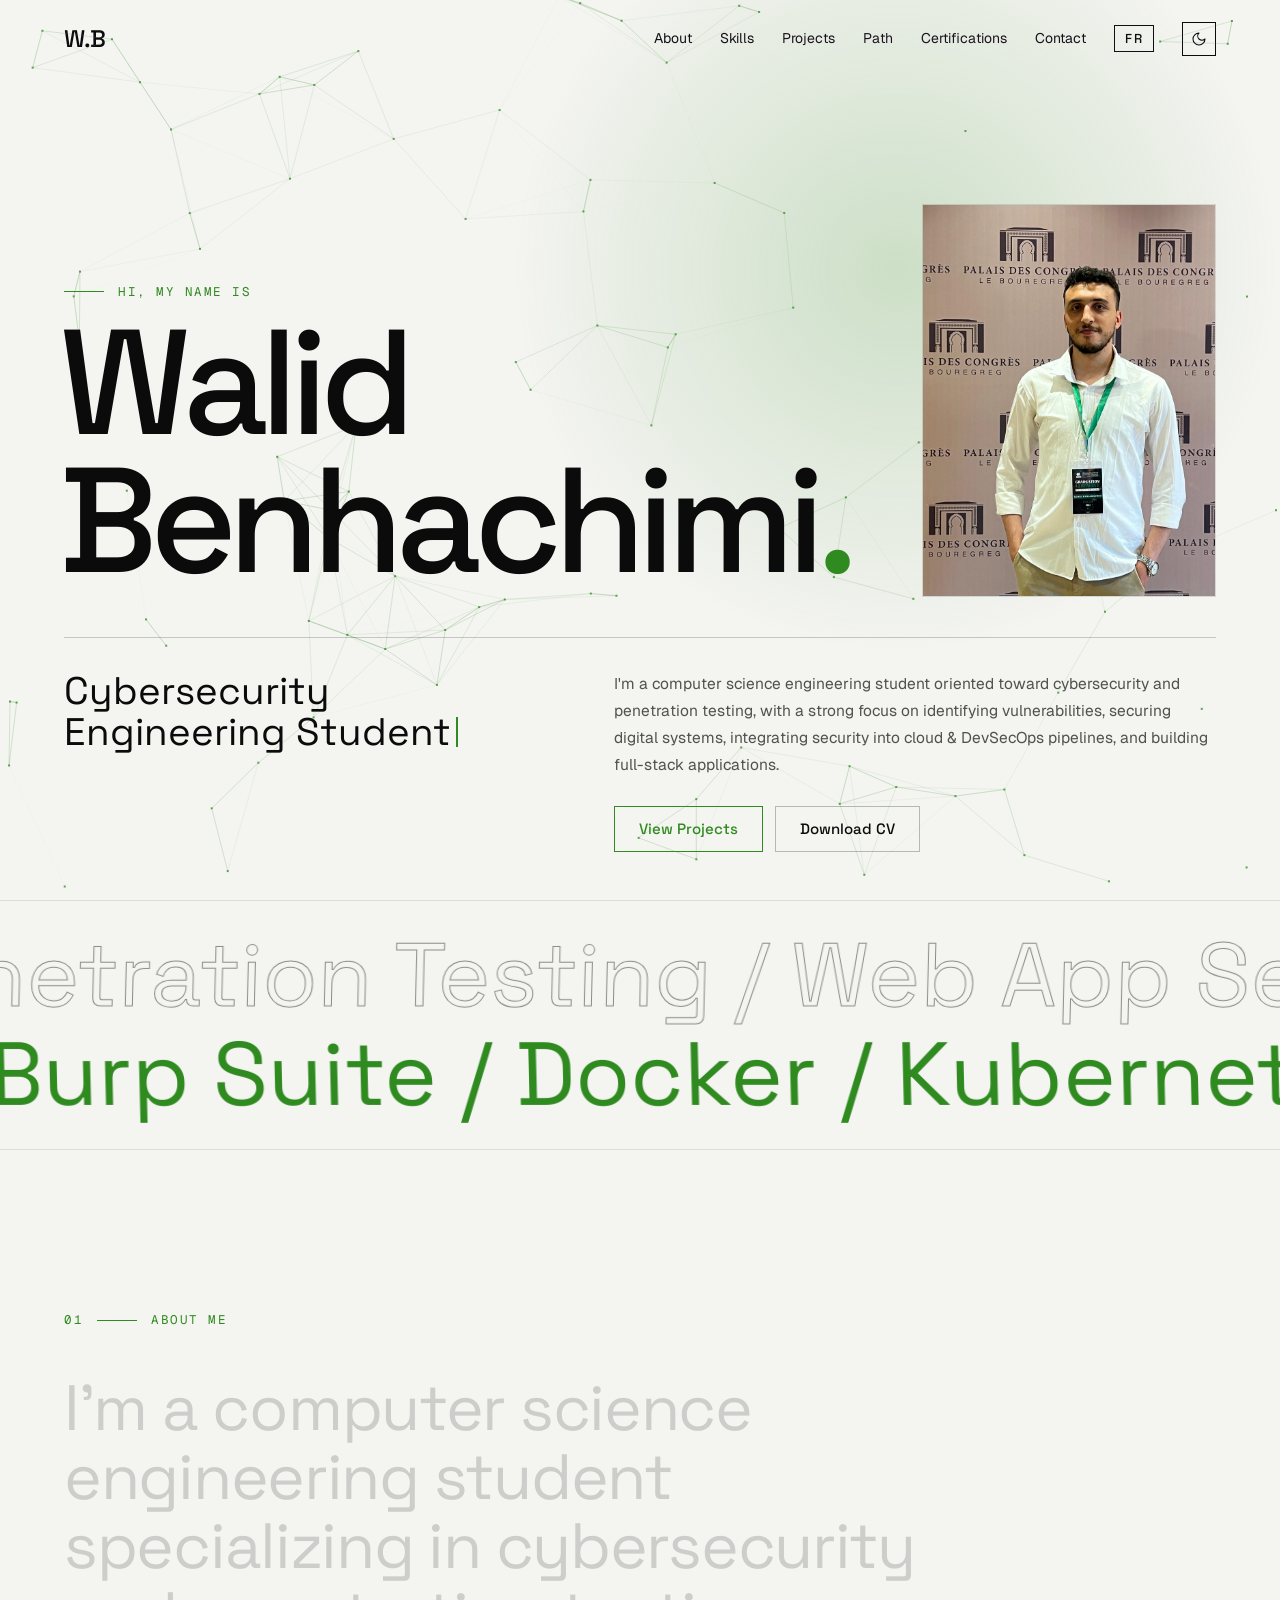
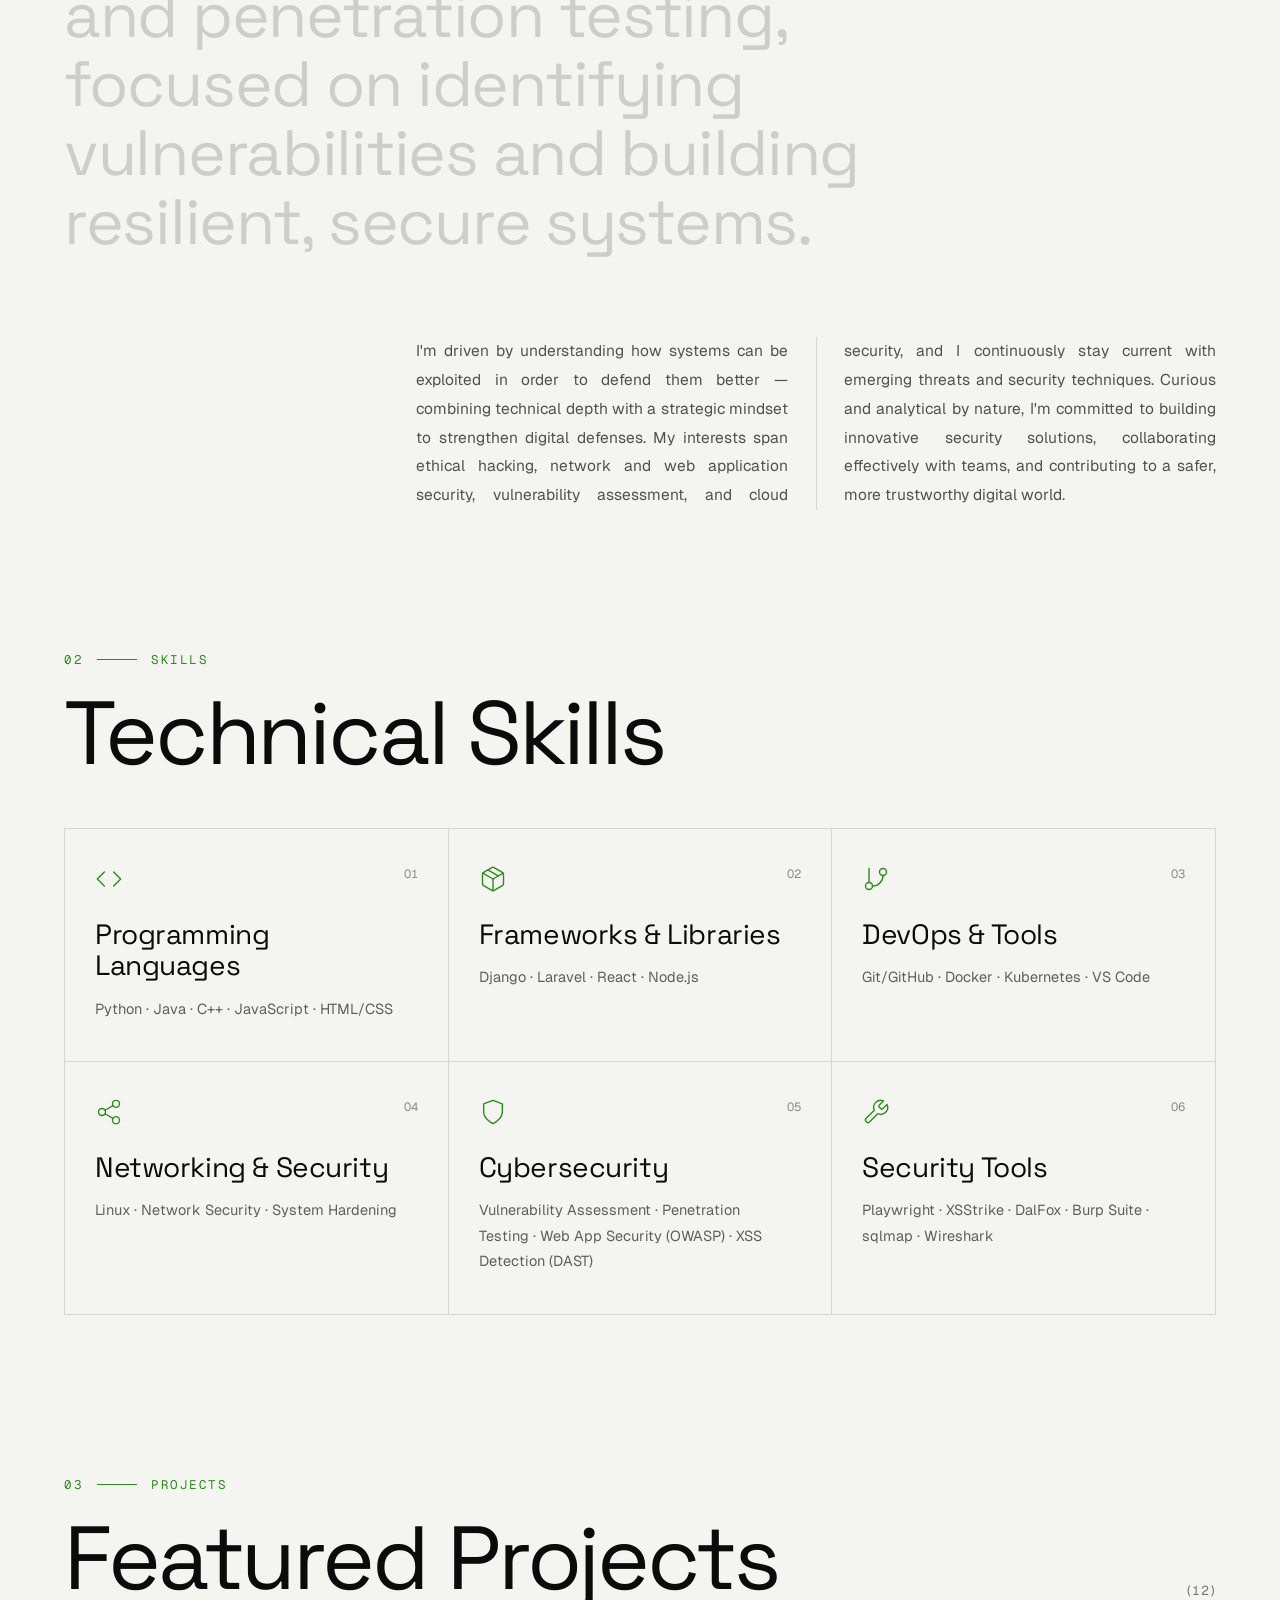
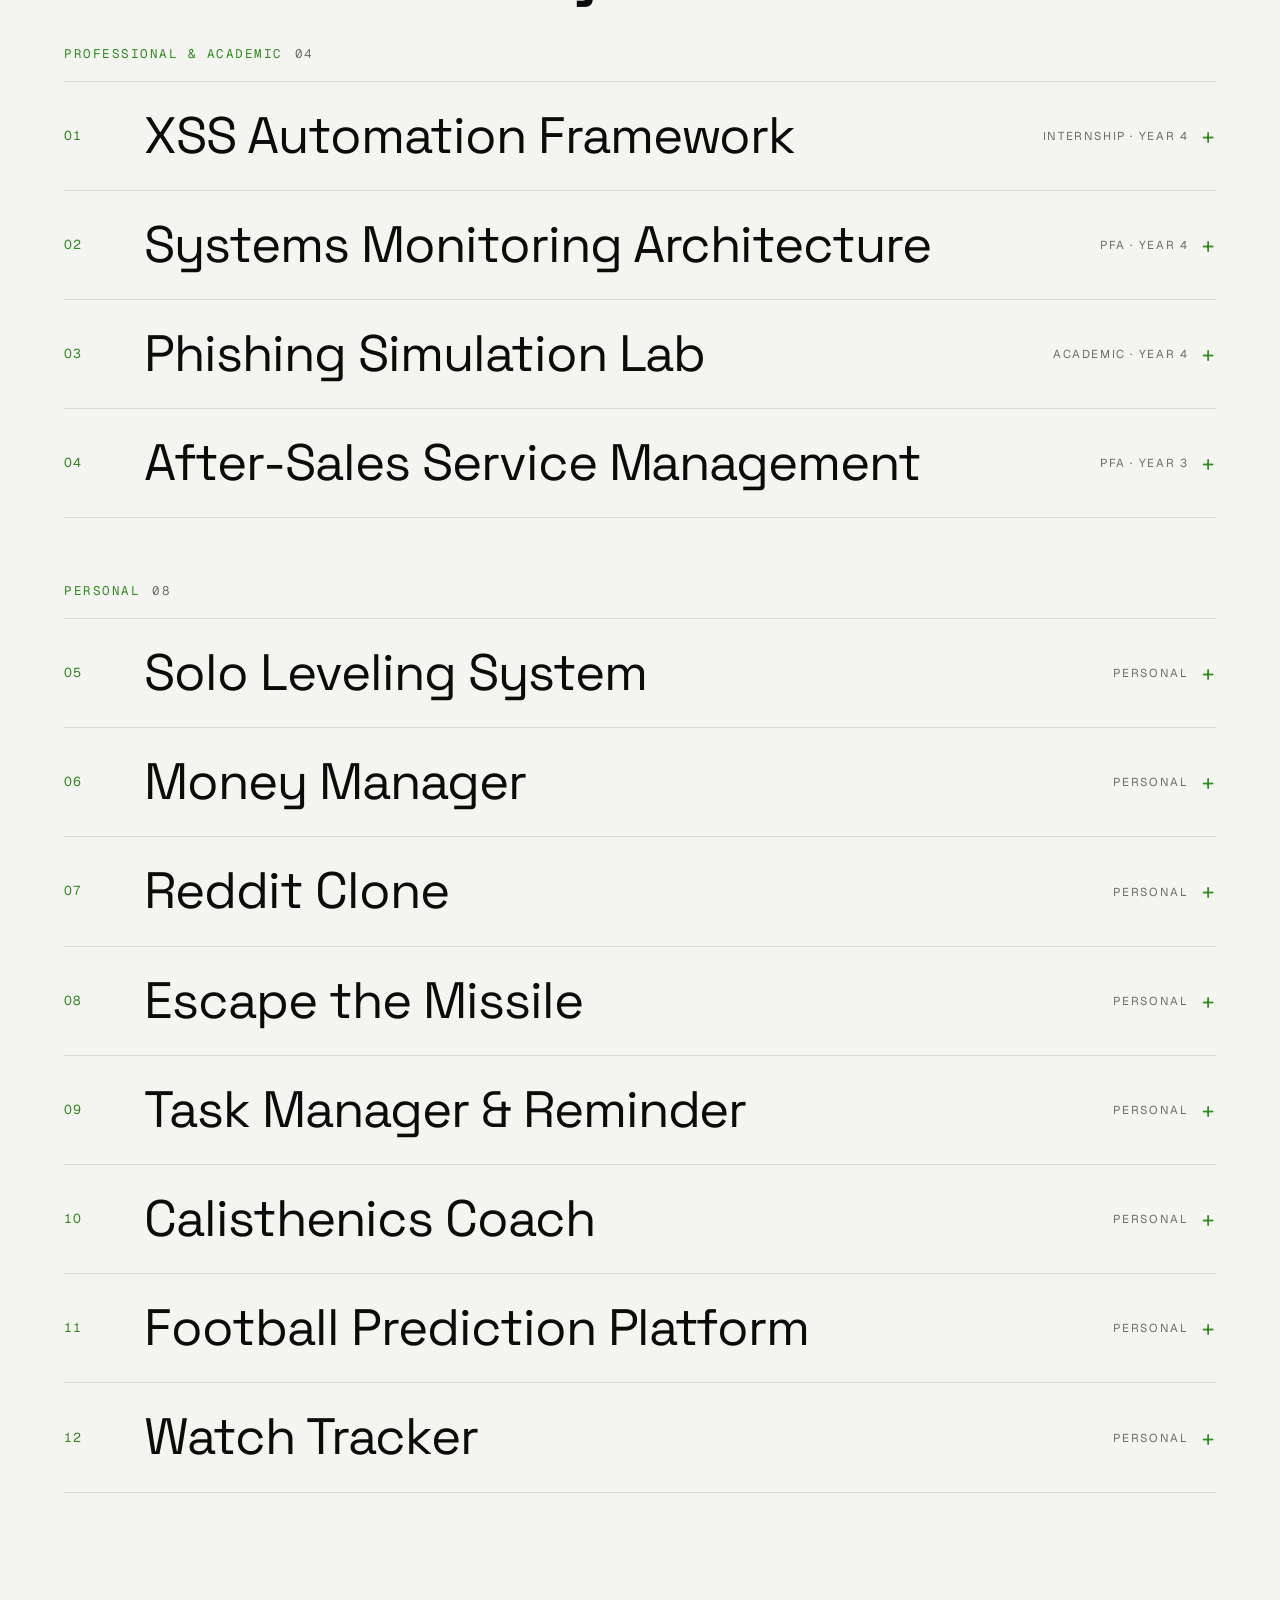
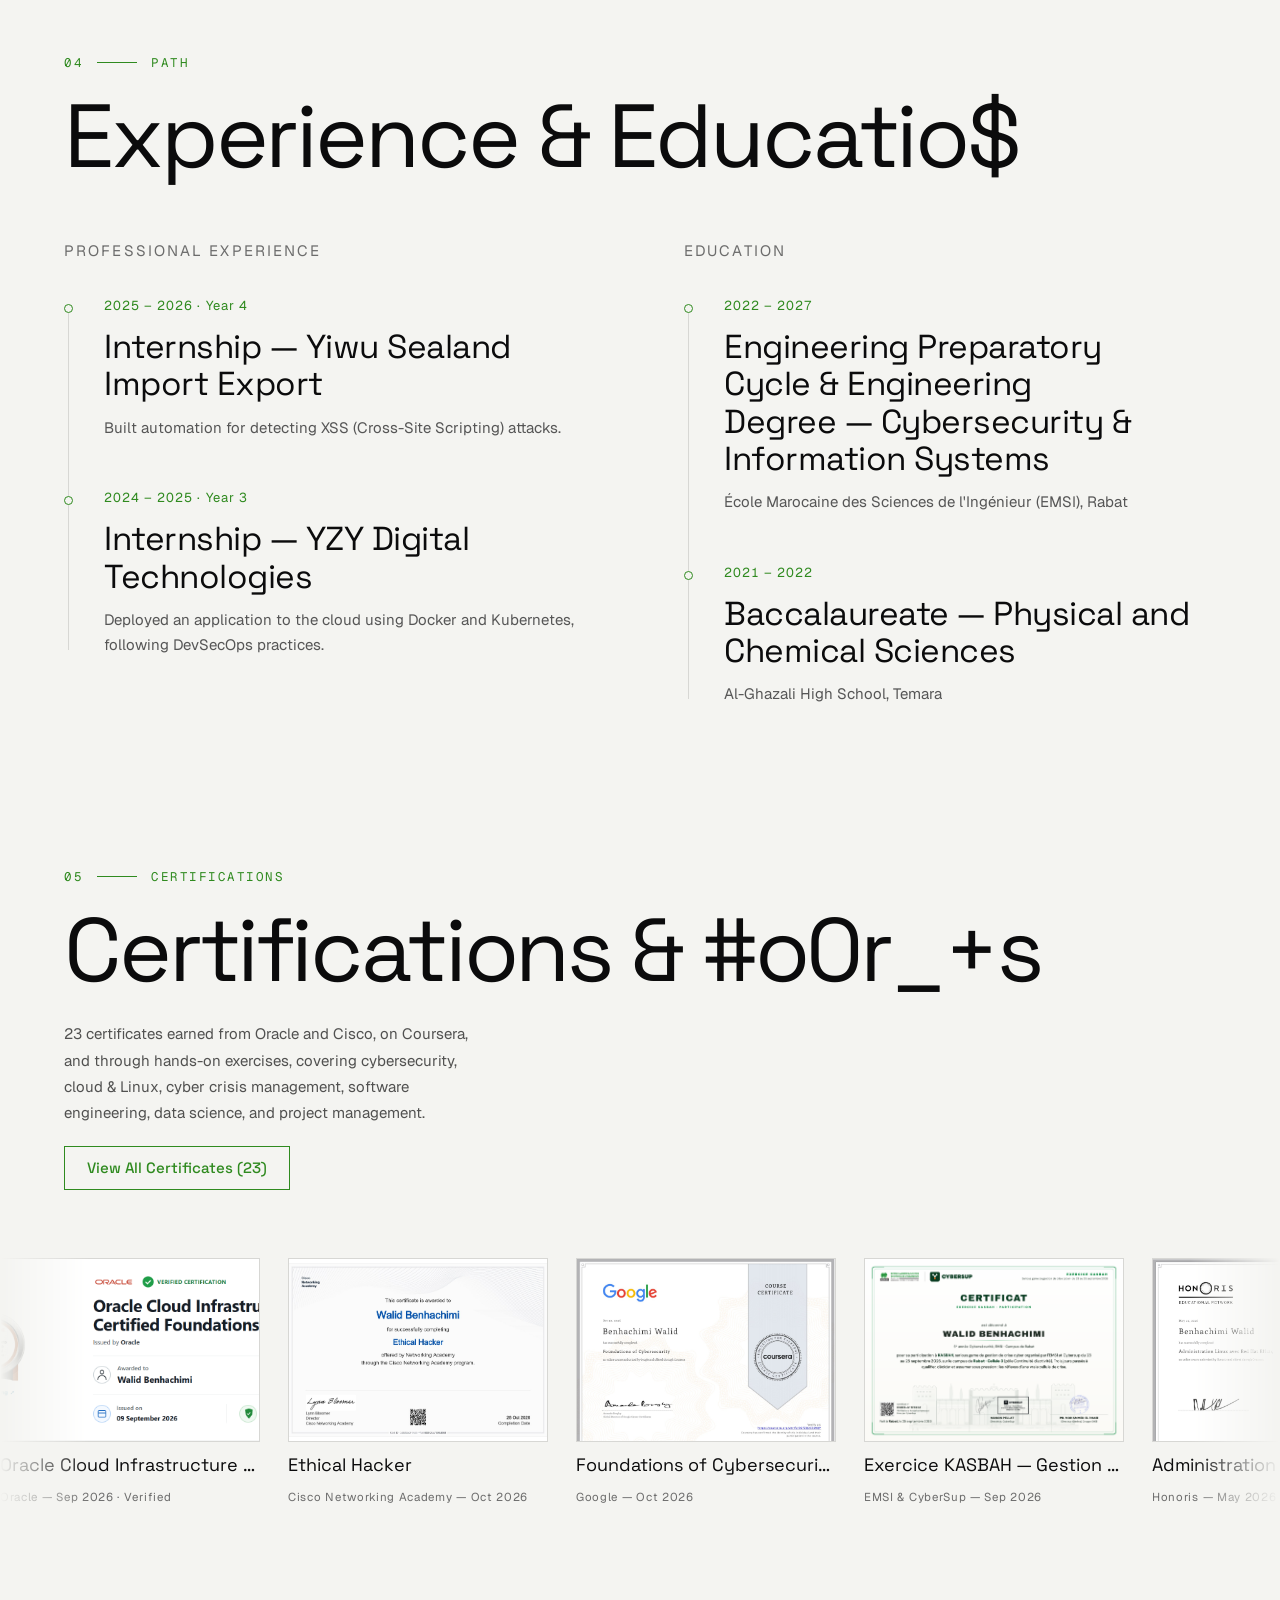
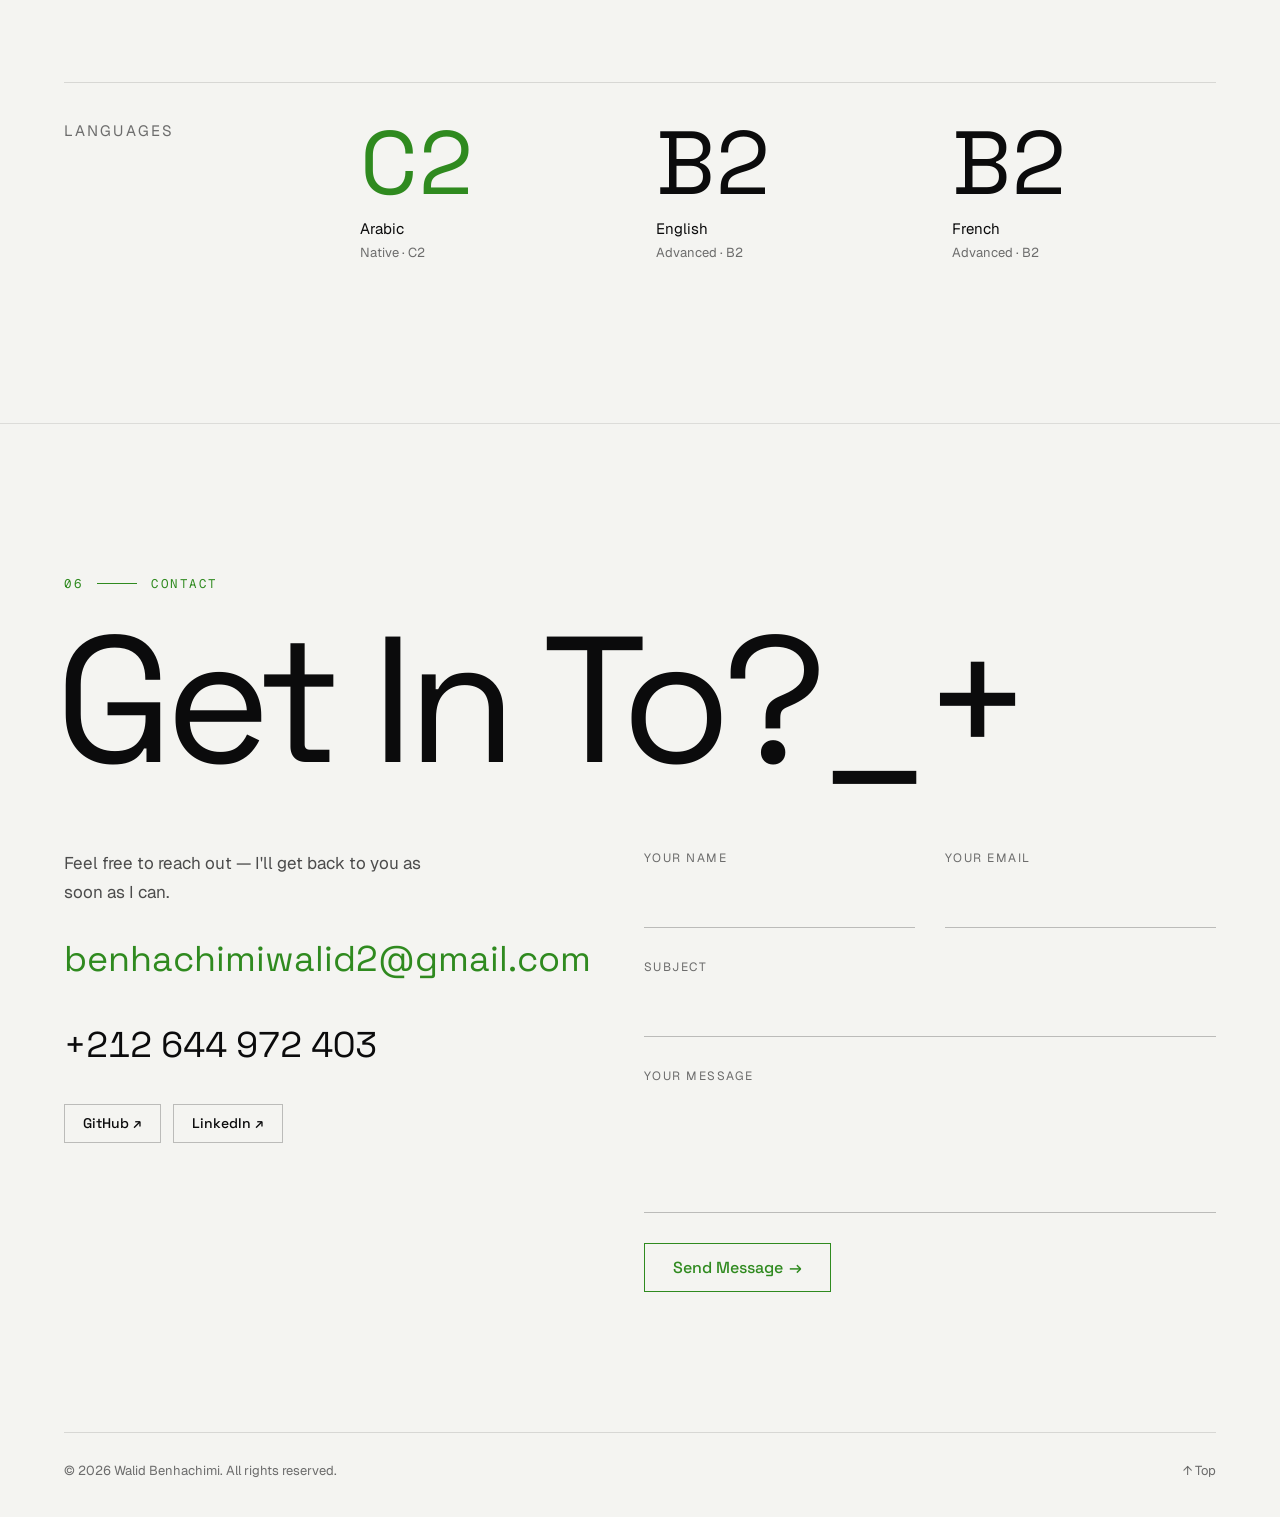
==== index.html @ 4ec278ed "chore: refresh certificate script cache" ====
<!DOCTYPE html>
<html lang="en">
<head>
<meta charset="UTF-8">
<meta name="viewport" content="width=device-width, initial-scale=1">
<title>Walid Benhachimi | Portfolio</title>
<meta name="description" content="Portfolio of Walid Benhachimi — cybersecurity engineering student focused on application security and DevSecOps.">
<script>
  (function () {
    var t = null;
    try { t = localStorage.getItem('wb-portfolio-theme'); } catch (e) {}
    if (!t) t = window.matchMedia && matchMedia('(prefers-color-scheme: light)').matches ? 'light' : 'dark';
    document.documentElement.setAttribute('data-theme', t);
  })();
</script>
<link rel="preconnect" href="https://fonts.googleapis.com">
<link rel="preconnect" href="https://fonts.gstatic.com" crossorigin>
<link rel="stylesheet" href="https://fonts.googleapis.com/css2?family=Space+Grotesk:wght@400;500;600&family=Geist:wght@400;500&family=Geist+Mono:wght@400;500&display=swap">
<link rel="stylesheet" href="css/style.css?v=12">
<link rel="icon" href="data:,">
<noscript><style>.loader{display:none}</style></noscript>
</head>
<body>

<div class="loader" id="loader" aria-hidden="true">
  <div class="loader-top"><span data-l="a"></span><span>Portfolio</span></div>
  <div class="loader-bottom"><span class="loader-name" data-l="n"></span><span class="loader-count" data-l="c">000</span></div>
  <div class="loader-bar" data-l="b"></div>
</div>

<canvas class="bg-canvas" id="bgCanvas" aria-hidden="true"></canvas>
<div class="cursor-ring" id="cursorRing" aria-hidden="true"></div>
<div class="cursor-dot" id="cursorDot" aria-hidden="true"></div>

<header class="site-header">
  <nav class="nav">
    <a href="#home" class="nav-brand">W.B</a>
    <div class="nav-links">
      <a href="#about" data-nav="about" class="i18n" data-fr="À propos">About</a>
      <a href="#skills" data-nav="skills" class="i18n" data-fr="Compétences">Skills</a>
      <a href="#projects" data-nav="projects" class="i18n" data-fr="Projets">Projects</a>
      <a href="#path" data-nav="path" class="i18n" data-fr="Parcours">Path</a>
      <a href="#certifications" data-nav="certifications">Certifications</a>
      <a href="#contact" data-nav="contact">Contact</a>
    </div>
    <button type="button" class="btn lang-btn" id="langBtn" aria-label="Switch language">FR</button>
    <button type="button" class="btn btn-icon theme-btn" id="themeBtn" aria-label="Toggle light / dark">
      <svg class="icon-sun" width="16" height="16" viewBox="0 0 24 24" fill="none" stroke="currentColor" stroke-width="1.6" stroke-linecap="round" stroke-linejoin="round"><circle cx="12" cy="12" r="4"/><path d="M12 2v2"/><path d="M12 20v2"/><path d="m4.93 4.93 1.41 1.41"/><path d="m17.66 17.66 1.41 1.41"/><path d="M2 12h2"/><path d="M20 12h2"/><path d="m6.34 17.66-1.41 1.41"/><path d="m19.07 4.93-1.41 1.41"/></svg>
      <svg class="icon-moon" width="16" height="16" viewBox="0 0 24 24" fill="none" stroke="currentColor" stroke-width="1.6" stroke-linecap="round" stroke-linejoin="round"><path d="M12 3a6 6 0 0 0 9 9 9 9 0 1 1-9-9Z"/></svg>
    </button>
  </nav>
</header>
<div class="progress" id="progress"></div>

<main>

<section id="home" class="hero" data-sec="home">
  <div class="hero-spot" id="heroSpot" aria-hidden="true"></div>
  <div class="hero-inner" id="heroInner">
    <div class="hero-top">
      <div class="hero-text">
        <p class="eyebrow hero-eyebrow" data-intro="fade"><span class="eyebrow-line"></span><span class="i18n" data-fr="Bonjour, je m'appelle">Hi, my name is</span></p>
        <h1 class="hero-name" id="heroName" aria-label="Walid Benhachimi">
          <span class="line"><span data-ch>W</span><span data-ch>a</span><span data-ch>l</span><span data-ch>i</span><span data-ch>d</span></span>
          <span class="line"><span data-ch>B</span><span data-ch>e</span><span data-ch>n</span><span data-ch>h</span><span data-ch>a</span><span data-ch>c</span><span data-ch>h</span><span data-ch>i</span><span data-ch>m</span><span data-ch>i</span><span data-ch class="dot">.</span></span>
        </h1>
      </div>
      <figure class="hero-plate" data-intro="plate">
        <img id="heroImg" src="assets/images/profile.jpg" alt="Walid Benhachimi">
      </figure>
    </div>
    <div class="hero-rule" data-intro="rule"></div>
    <div class="hero-bottom">
      <div class="hero-role-wrap" data-intro="fade">
        <p class="hero-role"><span id="role">Cybersecurity Engineering Student</span><span class="caret" id="caret"></span></p>
      </div>
      <div class="hero-intro" data-intro="fade">
        <p class="i18n" data-fr="Étudiant ingénieur en informatique orienté cybersécurité et tests d'intrusion, avec un fort intérêt pour l'identification des vulnérabilités, la sécurisation des systèmes numériques, l'intégration de la sécurité dans les pipelines cloud &amp; DevSecOps, et le développement d'applications full-stack.">I'm a computer science engineering student oriented toward cybersecurity and penetration testing, with a strong focus on identifying vulnerabilities, securing digital systems, integrating security into cloud &amp; DevSecOps pipelines, and building full-stack applications.</p>
        <div class="hero-ctas">
          <a data-magnetic href="#projects" class="btn btn-primary btn-lg i18n" data-fr="Voir les Projets">View Projects</a>
          <button data-magnetic type="button" id="cvOpenBtn" class="btn btn-outline btn-lg i18n" data-fr="Télécharger le CV" aria-haspopup="dialog">Download CV</button>
        </div>
      </div>
    </div>
  </div>
</section>

<div class="marquee" aria-hidden="true">
  <div class="marquee-row marquee-row--outline" id="marqA">
    <span>Penetration Testing / Web App Security / DevSecOps / Vulnerability Assessment / XSS Detection / </span><span>Penetration Testing / Web App Security / DevSecOps / Vulnerability Assessment / XSS Detection / </span>
  </div>
  <div class="marquee-row marquee-row--solid" id="marqB">
    <span>Burp Suite / Docker / Kubernetes / Linux / Python / Playwright / Wireshark / sqlmap / </span><span>Burp Suite / Docker / Kubernetes / Linux / Python / Playwright / Wireshark / sqlmap / </span>
  </div>
</div>

<section id="about" class="section about" data-sec="about">
  <p class="eyebrow about-eyebrow" data-reveal><span>01</span><span class="eyebrow-line"></span><span class="i18n" data-fr="À propos de moi">About Me</span></p>
  <p class="about-lead" id="lead">I'm a computer science engineering student specializing in cybersecurity and penetration testing, focused on identifying vulnerabilities and building resilient, secure systems.</p>
  <div class="about-body">
    <div class="about-spacer"></div>
    <p data-reveal class="about-text i18n" data-fr="Ce qui me motive, c'est de comprendre comment les systèmes peuvent être exploités afin de mieux les défendre — en combinant une expertise technique avec une vision stratégique pour renforcer les défenses numériques. Mes centres d'intérêt couvrent le hacking éthique, la sécurité réseau et web, l'évaluation des vulnérabilités, et la sécurité cloud, et je me tiens continuellement informé des dernières menaces et techniques de sécurité. Curieux et analytique de nature, je m'engage à développer des solutions de sécurité innovantes, à collaborer efficacement en équipe, et à contribuer à un monde numérique plus sûr et plus fiable.">I'm driven by understanding how systems can be exploited in order to defend them better — combining technical depth with a strategic mindset to strengthen digital defenses. My interests span ethical hacking, network and web application security, vulnerability assessment, and cloud security, and I continuously stay current with emerging threats and security techniques. Curious and analytical by nature, I'm committed to building innovative security solutions, collaborating effectively with teams, and contributing to a safer, more trustworthy digital world.</p>
  </div>
</section>

<section id="skills" class="section" data-sec="skills">
  <div class="section-head" data-reveal>
    <p class="eyebrow"><span>02</span><span class="eyebrow-line"></span><span class="i18n" data-fr="Compétences">Skills</span></p>
    <h2 data-scramble class="section-title i18n" data-fr="Compétences Techniques">Technical Skills</h2>
  </div>
  <div class="skills-grid">
    <div class="skill" data-spot data-reveal="0">
      <span class="skill-top"><svg width="28" height="28" viewBox="0 0 24 24" fill="none" stroke="var(--accent)" stroke-width="1.2" stroke-linecap="round" stroke-linejoin="round" aria-hidden="true"><polyline points="16 18 22 12 16 6"/><polyline points="8 6 2 12 8 18"/></svg><span class="skill-num">01</span></span>
      <h3 class="i18n" data-fr="Langages de Programmation">Programming Languages</h3>
      <p>Python · Java · C++ · JavaScript · HTML/CSS</p>
    </div>
    <div class="skill" data-spot data-reveal="80">
      <span class="skill-top"><svg width="28" height="28" viewBox="0 0 24 24" fill="none" stroke="var(--accent)" stroke-width="1.2" stroke-linecap="round" stroke-linejoin="round" aria-hidden="true"><path d="M16.5 9.4 7.55 4.24"/><path d="M21 16V8a2 2 0 0 0-1-1.73l-7-4a2 2 0 0 0-2 0l-7 4A2 2 0 0 0 3 8v8a2 2 0 0 0 1 1.73l7 4a2 2 0 0 0 2 0l7-4A2 2 0 0 0 21 16z"/><polyline points="3.29 7 12 12 20.71 7"/><line x1="12" y1="22" x2="12" y2="12"/></svg><span class="skill-num">02</span></span>
      <h3 class="i18n" data-fr="Frameworks &amp; Bibliothèques">Frameworks &amp; Libraries</h3>
      <p>Django · Laravel · React · Node.js</p>
    </div>
    <div class="skill" data-spot data-reveal="160">
      <span class="skill-top"><svg width="28" height="28" viewBox="0 0 24 24" fill="none" stroke="var(--accent)" stroke-width="1.2" stroke-linecap="round" stroke-linejoin="round" aria-hidden="true"><line x1="6" y1="3" x2="6" y2="15"/><circle cx="18" cy="6" r="3"/><circle cx="6" cy="18" r="3"/><path d="M18 9a9 9 0 0 1-9 9"/></svg><span class="skill-num">03</span></span>
      <h3 class="i18n" data-fr="DevOps &amp; Outils">DevOps &amp; Tools</h3>
      <p>Git/GitHub · Docker · Kubernetes · VS Code</p>
    </div>
    <div class="skill" data-spot data-reveal="0">
      <span class="skill-top"><svg width="28" height="28" viewBox="0 0 24 24" fill="none" stroke="var(--accent)" stroke-width="1.2" stroke-linecap="round" stroke-linejoin="round" aria-hidden="true"><circle cx="18" cy="5" r="3"/><circle cx="6" cy="12" r="3"/><circle cx="18" cy="19" r="3"/><line x1="8.59" y1="13.51" x2="15.42" y2="17.49"/><line x1="15.41" y1="6.51" x2="8.59" y2="10.49"/></svg><span class="skill-num">04</span></span>
      <h3 class="i18n" data-fr="Réseaux &amp; Sécurité">Networking &amp; Security</h3>
      <p>Linux · Network Security · System Hardening</p>
    </div>
    <div class="skill" data-spot data-reveal="80">
      <span class="skill-top"><svg width="28" height="28" viewBox="0 0 24 24" fill="none" stroke="var(--accent)" stroke-width="1.2" stroke-linecap="round" stroke-linejoin="round" aria-hidden="true"><path d="M12 22s8-4 8-10V5l-8-3-8 3v7c0 6 8 10 8 10z"/></svg><span class="skill-num">05</span></span>
      <h3 class="i18n" data-fr="Cybersécurité">Cybersecurity</h3>
      <p>Vulnerability Assessment · Penetration Testing · Web App Security (OWASP) · XSS Detection (DAST)</p>
    </div>
    <div class="skill" data-spot data-reveal="160">
      <span class="skill-top"><svg width="28" height="28" viewBox="0 0 24 24" fill="none" stroke="var(--accent)" stroke-width="1.2" stroke-linecap="round" stroke-linejoin="round" aria-hidden="true"><path d="M14.7 6.3a1 1 0 0 0 0 1.4l1.6 1.6a1 1 0 0 0 1.4 0l3.77-3.77a6 6 0 0 1-7.94 7.94l-6.91 6.91a2.12 2.12 0 0 1-3-3l6.91-6.91a6 6 0 0 1 7.94-7.94l-3.76 3.76z"/></svg><span class="skill-num">06</span></span>
      <h3 class="i18n" data-fr="Outils de Sécurité">Security Tools</h3>
      <p>Playwright · XSStrike · DalFox · Burp Suite · sqlmap · Wireshark</p>
    </div>
  </div>
</section>

<section id="projects" class="section" data-sec="projects">
  <div class="projects-head" data-reveal>
    <div>
      <p class="eyebrow"><span>03</span><span class="eyebrow-line"></span><span class="i18n" data-fr="Projets">Projects</span></p>
      <h2 data-scramble class="section-title i18n" data-fr="Projets Phares">Featured Projects</h2>
    </div>
    <p class="count" id="projectCount">(10)</p>
  </div>
  <div class="project-list" id="projectList"></div>
</section>

<section id="path" class="section" data-sec="path">
  <div class="section-head path-head" data-reveal>
    <p class="eyebrow"><span>04</span><span class="eyebrow-line"></span><span class="i18n" data-fr="Parcours">Path</span></p>
    <h2 data-scramble class="section-title i18n" data-fr="Expérience &amp; Formation">Experience &amp; Education</h2>
  </div>
  <div class="path-grid">
    <div>
      <h3 class="path-label i18n" data-fr="Expérience Professionnelle">Professional Experience</h3>
      <div class="track" data-track>
        <div class="track-line"></div>
        <div class="track-fill" data-fill></div>
        <div class="entry" data-reveal>
          <span class="entry-dot"></span>
          <p class="entry-date">2025 – 2026 · <span class="i18n" data-fr="Année 4">Year 4</span></p>
          <h4><span class="i18n" data-fr="Stage">Internship</span> — Yiwu Sealand Import Export</h4>
          <p class="entry-desc i18n" data-fr="Développement d'une automatisation pour la détection des attaques XSS (Cross-Site Scripting).">Built automation for detecting XSS (Cross-Site Scripting) attacks.</p>
        </div>
        <div class="entry" data-reveal>
          <span class="entry-dot"></span>
          <p class="entry-date">2024 – 2025 · <span class="i18n" data-fr="Année 3">Year 3</span></p>
          <h4><span class="i18n" data-fr="Stage">Internship</span> — YZY Digital Technologies</h4>
          <p class="entry-desc i18n" data-fr="Déploiement d'une application dans le cloud avec Docker et Kubernetes, selon les pratiques DevSecOps.">Deployed an application to the cloud using Docker and Kubernetes, following DevSecOps practices.</p>
        </div>
      </div>
    </div>
    <div>
      <h3 class="path-label i18n" data-fr="Formation">Education</h3>
      <div class="track" data-track>
        <div class="track-line"></div>
        <div class="track-fill" data-fill></div>
        <div class="entry" data-reveal>
          <span class="entry-dot"></span>
          <p class="entry-date">2022 – 2027</p>
          <h4 class="i18n" data-fr="Cycle Préparatoire Ingénieur &amp; Diplôme d'Ingénieur — Cybersécurité &amp; Systèmes d'Information">Engineering Preparatory Cycle &amp; Engineering Degree — Cybersecurity &amp; Information Systems</h4>
          <p class="entry-desc">École Marocaine des Sciences de l'Ingénieur (EMSI), Rabat</p>
        </div>
        <div class="entry" data-reveal>
          <span class="entry-dot"></span>
          <p class="entry-date">2021 – 2022</p>
          <h4 class="i18n" data-fr="Baccalauréat — Sciences Physiques et Chimiques">Baccalaureate — Physical and Chemical Sciences</h4>
          <p class="entry-desc">Al-Ghazali High School, Temara</p>
        </div>
      </div>
    </div>
  </div>
</section>

<section id="certifications" class="certs" data-sec="certifications">
  <div class="certs-head">
    <div data-reveal>
      <p class="eyebrow"><span>05</span><span class="eyebrow-line"></span><span>Certifications</span></p>
      <h2 data-scramble class="section-title i18n" data-fr="Certifications &amp; Cours">Certifications &amp; Courses</h2>
    </div>
    <div class="certs-aside" data-reveal="120">
      <p class="i18n" data-fr="23 certificats obtenus auprès d'Oracle et Cisco, sur Coursera et lors d'exercices pratiques, couvrant la cybersécurité, le cloud &amp; Linux, la gestion de crise cyber, l'ingénierie logicielle, la data science et la gestion de projet.">23 certificates earned from Oracle and Cisco, on Coursera, and through hands-on exercises, covering cybersecurity, cloud &amp; Linux, cyber crisis management, software engineering, data science, and project management.</p>
      <button data-magnetic type="button" class="btn btn-primary btn-md i18n" id="certOpenBtn" data-fr="Voir tous les certificats (23)">View All Certificates (23)</button>
    </div>
  </div>
  <div class="ribbon-wrap" id="ribbonWrap">
    <div class="ribbon" id="ribbon"></div>
  </div>
</section>

<section id="languages" class="section" aria-label="Languages">
  <div class="langs">
    <h3 data-reveal class="path-label langs-label i18n" data-fr="Langues">Languages</h3>
    <div data-reveal="0"><p class="lang-level lang-level--accent">C2</p><p class="lang-name i18n" data-fr="Arabe">Arabic</p><p class="lang-note i18n" data-fr="Langue maternelle · C2">Native · C2</p></div>
    <div data-reveal="100"><p class="lang-level">B2</p><p class="lang-name i18n" data-fr="Anglais">English</p><p class="lang-note i18n" data-fr="Avancé · B2">Advanced · B2</p></div>
    <div data-reveal="200"><p class="lang-level">B2</p><p class="lang-name i18n" data-fr="Français">French</p><p class="lang-note i18n" data-fr="Avancé · B2">Advanced · B2</p></div>
  </div>
</section>

<section id="contact" class="contact" data-sec="contact">
  <div class="contact-inner">
    <p class="eyebrow contact-eyebrow" data-reveal><span>06</span><span class="eyebrow-line"></span><span>Contact</span></p>
    <h2 data-scramble class="contact-title i18n" data-fr="Me Contacter">Get In Touch</h2>
    <div class="contact-body">
      <div class="contact-info">
        <p data-reveal class="i18n" data-fr="N'hésitez pas à me contacter — je vous répondrai dès que possible.">Feel free to reach out — I'll get back to you as soon as I can.</p>
        <a data-reveal="80" class="contact-email" href="mailto:benhachimiwalid2@gmail.com">benhachimiwalid2@gmail.com</a>
        <a data-reveal="140" class="contact-phone" href="tel:+212644972403">+212 644 972 403</a>
        <div class="socials" data-reveal="200">
          <a data-magnetic href="https://github.com/vvalidben" target="_blank" rel="noopener" class="btn btn-social">GitHub ↗</a>
          <a data-magnetic href="https://www.linkedin.com/in/walid-benhachimi-318214273/" target="_blank" rel="noopener" class="btn btn-social">LinkedIn ↗</a>
        </div>
      </div>
      <form class="contact-form" id="contactForm" data-reveal="120" action="https://formspree.io/f/xzepddzy" method="POST">
        <div class="form-row">
          <label class="field"><span class="i18n" data-fr="Votre Nom">Your Name</span><input type="text" name="name" required></label>
          <label class="field"><span class="i18n" data-fr="Votre Email">Your Email</span><input type="email" name="email" required></label>
        </div>
        <label class="field"><span class="i18n" data-fr="Sujet">Subject</span><input type="text" name="subject"></label>
        <label class="field"><span class="i18n" data-fr="Votre Message">Your Message</span><textarea name="message" rows="4" required></textarea></label>
        <div class="form-actions">
          <button data-magnetic type="submit" class="btn btn-primary btn-submit" id="submitBtn"><span id="submitLabel">Send Message</span> →</button>
          <p class="form-status" id="formStatus" role="status" hidden></p>
        </div>
      </form>
    </div>
    <footer class="footer">
      <p>© <span id="year">2026</span> <span class="i18n" data-fr="Walid Benhachimi. Tous droits réservés.">Walid Benhachimi. All rights reserved.</span></p>
      <button type="button" class="to-top" id="toTop">↑ Top</button>
    </footer>
  </div>
</section>
</main>

<div class="preview" id="preview" aria-hidden="true"><img id="previewImg" alt=""></div>

<div class="dialog-backdrop" id="certModal" hidden>
  <div class="dialog" role="dialog" aria-modal="true" aria-labelledby="certModalTitle">
    <div class="dialog-head">
      <div class="dialog-title-wrap">
        <h3 class="dialog-title i18n" id="certModalTitle" data-fr="Certifications &amp; Cours">Certifications &amp; Courses</h3>
        <span class="dialog-pos" id="certPos">23</span>
      </div>
      <button type="button" class="btn btn-icon btn-step" id="certClose" aria-label="Close"><svg width="18" height="18" viewBox="0 0 24 24" fill="none" stroke="currentColor" stroke-width="1.5" stroke-linecap="round" aria-hidden="true"><path d="M18 6 6 18"/><path d="m6 6 12 12"/></svg></button>
    </div>
    <div class="cert-viewer" id="certViewer" hidden>
      <img class="cert-viewer-img" id="certViewerImg" alt="">
      <div class="cert-viewer-bar">
        <div><h4 id="certViewerTitle"></h4><p id="certViewerMeta"></p></div>
        <div class="cert-nav">
          <a class="btn btn-primary" id="certVerify" target="_blank" rel="noopener noreferrer" hidden>Verify certificate ↗</a>
          <button type="button" class="btn btn-ghost i18n" id="certBack" data-fr="Tous les certificats">All certificates</button>
          <button type="button" class="btn btn-step" id="certPrev" aria-label="Previous certificate">←</button>
          <button type="button" class="btn btn-step" id="certNext" aria-label="Next certificate">→</button>
        </div>
      </div>
    </div>
    <div class="cert-groups" id="certGrid"></div>
  </div>
</div>

<div class="dialog-backdrop" id="cvModal" hidden>
  <div class="dialog cv-dialog" role="dialog" aria-modal="true" aria-labelledby="cvModalTitle">
    <div class="dialog-head">
      <h3 class="dialog-title i18n" id="cvModalTitle" data-fr="Télécharger le CV">Download CV</h3>
      <button type="button" class="btn btn-icon btn-step" id="cvClose" aria-label="Close"><svg width="18" height="18" viewBox="0 0 24 24" fill="none" stroke="currentColor" stroke-width="1.5" stroke-linecap="round" aria-hidden="true"><path d="M18 6 6 18"/><path d="m6 6 12 12"/></svg></button>
    </div>
    <div class="cv-options">
      <div class="cv-col">
        <p class="cv-lang">Français</p>
        <a class="cv-option" href="assets/cv/CV-FR-photo.pdf" download="Walid Benhachimi - CV (FR, photo).pdf"><span class="i18n" data-fr="Avec photo">With photo</span><span class="cv-ext">PDF ↓</span></a>
        <a class="cv-option" href="assets/cv/CV-FR.pdf" download="Walid Benhachimi - CV (FR).pdf"><span class="i18n" data-fr="Sans photo">Without photo</span><span class="cv-ext">PDF ↓</span></a>
      </div>
      <div class="cv-col">
        <p class="cv-lang">English</p>
        <a class="cv-option" href="assets/cv/CV-EN-photo.pdf" download="Walid Benhachimi - CV (EN, photo).pdf"><span class="i18n" data-fr="Avec photo">With photo</span><span class="cv-ext">PDF ↓</span></a>
        <a class="cv-option" href="assets/cv/CV-EN.pdf" download="Walid Benhachimi - CV (EN).pdf"><span class="i18n" data-fr="Sans photo">Without photo</span><span class="cv-ext">PDF ↓</span></a>
      </div>
    </div>
  </div>
</div>

<script src="js/main.js?v=15" defer></script>
</body>
</html>
---- css/style.css ----
:root {
  --bg: #0a0a0b;
  --surface: #141416;
  --fg: #f2f2ef;
  --accent: #a6f04a;
  --accent-hex: #a6f04a;
  --line: color-mix(in srgb, var(--fg) 12%, transparent);
  --line-strong: color-mix(in srgb, var(--fg) 24%, transparent);
  --muted: color-mix(in srgb, var(--fg) 58%, transparent);
  --font-heading: "Space Grotesk", system-ui, sans-serif;
  --font-body: "Geist", system-ui, sans-serif;
  --font-mono: "Geist Mono", ui-monospace, monospace;
  --ease: cubic-bezier(.2, .7, .1, 1);
  --gutter: clamp(20px, 5vw, 72px);
  --shadow-lg: 0 12px 32px color-mix(in srgb, #2d2b2b 22%, transparent);
  color-scheme: dark;
}
:root[data-theme="light"] {
  --bg: #f4f4f1;
  --surface: #ffffff;
  --fg: #0b0b0c;
  --accent: #2f8a1f;
  --accent-hex: #2f8a1f;
  color-scheme: light;
}
@media (prefers-color-scheme: light) {
  :root:not([data-theme]) {
    --bg: #f4f4f1;
    --surface: #ffffff;
    --fg: #0b0b0c;
    --accent: #2f8a1f;
    --accent-hex: #2f8a1f;
    color-scheme: light;
  }
}

/* ===== Base ===== */
*, *::before, *::after { box-sizing: border-box; }
html { scroll-behavior: smooth; }
body {
  margin: 0;
  font-size: 15px;
  line-height: 1.55;
  text-wrap: pretty;
  background: var(--bg);
  color: var(--fg);
  font-family: var(--font-body);
  overflow-x: hidden;
  transition: background .5s, color .5s;
}
h1, h2, h3, h4 {
  font-family: var(--font-heading);
  font-weight: 500;
  line-height: 1.12;
  letter-spacing: -0.015em;
  margin: 0;
}
p { margin: 0; }
img { display: block; max-width: 100%; }
figure { margin: 0; }
a { color: var(--accent); }
::selection { background: color-mix(in srgb, var(--accent) 40%, transparent); }
:focus { outline: none; }
:focus-visible { outline: 2px solid var(--accent); outline-offset: 2px; }
[hidden] { display: none !important; }

/* ===== Buttons ===== */
.btn {
  display: inline-flex;
  align-items: center;
  justify-content: center;
  gap: 6px;
  cursor: pointer;
  text-decoration: none;
  font-family: var(--font-heading);
  font-weight: 500;
  font-size: 14px;
  line-height: 1.2;
  color: var(--fg);
  background: transparent;
  border: 1px solid transparent;
  border-radius: 0;
  padding: 9.2px 16.56px;
}
.btn svg { display: block; }
.btn:disabled { opacity: .45; cursor: not-allowed; }
.btn-primary, .btn-primary:hover { color: var(--accent); border-color: var(--accent); }
.btn-primary:hover { background: color-mix(in srgb, var(--accent) 12%, transparent); }
.btn-primary:active { background: color-mix(in srgb, var(--accent) 22%, transparent); }
.btn-ghost { color: var(--accent); padding-inline: 4.6px; }
.btn-ghost:hover { background: color-mix(in srgb, var(--accent) 10%, transparent); }
.btn-ghost:active { background: color-mix(in srgb, var(--accent) 18%, transparent); }
.btn-icon { width: 36px; height: 36px; padding: 0; }
.btn-outline { color: var(--fg); border-color: color-mix(in srgb, var(--fg) 26%, transparent); }
.btn-outline:hover { color: var(--fg); border-color: var(--fg); }
.btn-social { font-size: 14px; padding: 10px 18px; color: var(--fg); border-color: var(--line-strong); }
.btn-social:hover { color: var(--fg); border-color: var(--accent); }
.btn-step { color: var(--fg); border-color: color-mix(in srgb, var(--fg) 22%, transparent); }
.btn-lg { font-size: 15px; padding: 13px 24px; }
.btn-md { font-size: 15px; padding: 12px 22px; }
.btn-submit { font-size: 16px; padding: 14px 28px; }
[data-magnetic] { transition: transform .5s var(--ease), background .3s, border-color .3s; }

/* ===== Loader ===== */
.loader {
  position: fixed;
  inset: 0;
  z-index: 400;
  background: var(--bg);
  color: var(--fg);
  display: flex;
  flex-direction: column;
  justify-content: space-between;
  padding: 28px var(--gutter);
  font-family: var(--font-heading);
}
.loader-top {
  display: flex;
  justify-content: space-between;
  font-family: var(--font-mono);
  font-size: 12px;
  letter-spacing: .12em;
  text-transform: uppercase;
  color: color-mix(in srgb, var(--fg) 55%, transparent);
}
.loader-bottom { display: flex; justify-content: space-between; align-items: flex-end; gap: 24px; }
.loader-name { font-size: clamp(24px, 3vw, 40px); }
.loader-count {
  font-family: var(--font-mono);
  font-size: clamp(96px, 18vw, 280px);
  line-height: .8;
  font-feature-settings: 'tnum' 1;
  letter-spacing: -0.04em;
}
.loader-bar {
  position: absolute;
  left: 0;
  bottom: 0;
  height: 2px;
  width: 100%;
  background: var(--accent);
  transform: scaleX(0);
  transform-origin: left;
}

/* ===== Ambient layers ===== */
.bg-canvas { position: fixed; inset: 0; z-index: 0; pointer-events: none; }
.cursor-ring {
  position: fixed;
  left: 0;
  top: 0;
  z-index: 300;
  width: 38px;
  height: 38px;
  margin: -19px 0 0 -19px;
  border: 1px solid #fff;
  border-radius: 50%;
  pointer-events: none;
  mix-blend-mode: difference;
  opacity: 0;
  transition: opacity .3s, width .35s, height .35s, margin .35s, background .35s;
}
.cursor-ring.is-big { width: 72px; height: 72px; margin: -36px 0 0 -36px; background: #fff; }
.cursor-dot {
  position: fixed;
  left: 0;
  top: 0;
  z-index: 301;
  width: 6px;
  height: 6px;
  margin: -3px 0 0 -3px;
  border-radius: 50%;
  background: var(--accent);
  pointer-events: none;
  opacity: 0;
}
.progress {
  position: fixed;
  top: 0;
  left: 0;
  right: 0;
  z-index: 51;
  height: 2px;
  background: var(--accent);
  transform: scaleX(0);
  transform-origin: left;
}

/* ===== Header ===== */
.site-header { position: fixed; top: 0; left: 0; right: 0; z-index: 50; mix-blend-mode: difference; }
.nav {
  display: flex;
  align-items: center;
  flex-wrap: nowrap;
  gap: 28px;
  max-width: 1400px;
  margin: 0 auto;
  padding: 20px var(--gutter);
  color: #fff;
}
.nav a { color: #fff; text-decoration: none; font-size: 14px; text-underline-offset: 6px; }
.nav a.is-active { text-decoration: underline; }
.nav .nav-brand {
  font-family: var(--font-heading);
  font-weight: 500;
  font-size: 24px;
  letter-spacing: -0.02em;
  white-space: nowrap;
  flex: none;
}
.nav-links {
  display: flex;
  gap: 28px;
  overflow-x: auto;
  min-width: 0;
  flex: 1 1 0;
  white-space: nowrap;
  scrollbar-width: none;
}
.nav-links::-webkit-scrollbar { display: none; }
.nav-links > :first-child { margin-left: auto; }
.nav .btn { flex: none; color: #fff; border-color: #fff; }
.lang-btn { font-size: 13px; letter-spacing: .1em; padding: 5px 10px; }
.theme-btn { width: 34px; height: 34px; }
.theme-btn .icon-moon { display: none; }
:root[data-theme="light"] .theme-btn .icon-sun { display: none; }
:root[data-theme="light"] .theme-btn .icon-moon { display: block; }

main { position: relative; z-index: 1; }

/* ===== Shared section pieces ===== */
.section { max-width: 1400px; margin: 0 auto; padding: 0 var(--gutter) 160px; }
.section-head { margin-bottom: 52px; }
.eyebrow {
  display: flex;
  align-items: center;
  gap: 14px;
  font-family: var(--font-mono);
  font-size: 12.5px;
  letter-spacing: .12em;
  text-transform: uppercase;
  font-feature-settings: 'tnum' 1;
  color: var(--accent);
  margin: 0 0 22px;
}
.eyebrow-line { width: 40px; height: 1px; background: var(--accent); }
.section-title {
  font-weight: 400;
  font-size: clamp(46px, 7vw, 112px);
  line-height: .95;
  letter-spacing: -0.035em;
  color: var(--fg);
}

/* ===== Hero ===== */
.hero {
  position: relative;
  min-height: 100vh;
  display: flex;
  flex-direction: column;
  justify-content: flex-end;
  overflow: hidden;
}
.hero-spot {
  position: absolute;
  left: 0;
  top: 0;
  width: 900px;
  height: 900px;
  margin: -450px 0 0 -450px;
  border-radius: 50%;
  background: radial-gradient(circle, color-mix(in srgb, var(--accent) 20%, transparent), transparent 60%);
  pointer-events: none;
  transform: translate(70vw, 30vh);
}
.hero-inner { position: relative; width: 100%; max-width: 1400px; margin: 0 auto; padding: 120px var(--gutter) 48px; }
.hero-top {
  display: grid;
  grid-template-columns: minmax(0, 1fr) auto;
  gap: clamp(24px, 4vw, 64px);
  align-items: end;
}
.hero-text { min-width: 0; container-type: inline-size; }
.hero-plate {
  width: clamp(130px, 23vw, 330px);
  aspect-ratio: 3 / 4;
  overflow: hidden;
  border: 1px solid var(--line);
}
.hero-plate img { width: 100%; height: 100%; object-fit: cover; object-position: 50% 20%; transform: scale(1.12); }
.hero-eyebrow { margin-bottom: 18px; }
.hero-name {
  font-weight: 500;
  font-size: min(216px, 18.5cqi);
  line-height: .86;
  letter-spacing: -0.055em;
  margin: 0 0 0 -0.055em;
  color: var(--fg);
}
.hero-name .line { display: block; overflow: hidden; white-space: nowrap; padding: 0 0 .06em .02em; }
.hero-name .line + .line { padding-bottom: .08em; }
.hero-name [data-ch] { display: inline-block; }
.hero-name .dot { color: var(--accent); }
.hero-rule {
  height: 1px;
  background: color-mix(in srgb, var(--fg) 20%, transparent);
  margin: 40px 0 32px;
  transform-origin: left;
}
.hero-bottom { display: flex; flex-wrap: wrap; gap: 32px 64px; align-items: flex-start; }
.hero-role-wrap { flex: 1 1 300px; min-width: 0; }
.hero-role {
  font-family: var(--font-heading);
  font-size: clamp(28px, 3vw, 42px);
  line-height: 1.08;
  color: var(--fg);
  min-height: 2.2em;
}
.caret {
  display: inline-block;
  width: .06em;
  height: .8em;
  margin-left: .12em;
  vertical-align: -0.06em;
  background: var(--accent);
}
.hero-intro { flex: 1.3 1 360px; min-width: 0; }
.hero-intro > p { font-size: 15.5px; line-height: 1.75; color: color-mix(in srgb, var(--fg) 70%, transparent); }
.hero-ctas { display: flex; flex-wrap: wrap; gap: 12px; margin-top: 28px; }

/* ===== Marquee ===== */
.marquee {
  overflow: hidden;
  border-top: 1px solid color-mix(in srgb, var(--fg) 10%, transparent);
  border-bottom: 1px solid color-mix(in srgb, var(--fg) 10%, transparent);
  padding: 28px 0;
  display: flex;
  flex-direction: column;
  gap: 6px;
  background: var(--bg);
}
.marquee-row {
  display: flex;
  width: max-content;
  font-family: var(--font-heading);
  font-size: clamp(48px, 7vw, 104px);
  line-height: 1.04;
  white-space: nowrap;
  will-change: transform;
}
.marquee-row span { padding-right: .4em; }
.marquee-row--outline { color: transparent; -webkit-text-stroke: 1px color-mix(in srgb, var(--fg) 45%, transparent); }
.marquee-row--solid { color: var(--accent); }

/* ===== About ===== */
.about { padding: 160px var(--gutter) 140px; }
.about-eyebrow { margin-bottom: 44px; }
.about-lead {
  font-family: var(--font-heading);
  font-size: clamp(34px, 5vw, 76px);
  line-height: 1.08;
  letter-spacing: -0.02em;
  margin: 0 0 80px;
  max-width: 21ch;
  color: var(--fg);
}
.about-lead [data-w] { transition: opacity .4s, color .4s; }
.about-body { display: flex; flex-wrap: wrap; gap: 40px 72px; }
.about-spacer { flex: 1 1 200px; }
.about-text {
  flex: 3 1 560px;
  min-width: 0;
  columns: 2 280px;
  column-gap: 56px;
  column-rule: 1px solid var(--line);
  font-size: 15.5px;
  line-height: 1.85;
  text-align: justify;
  hyphens: auto;
  color: color-mix(in srgb, var(--fg) 70%, transparent);
}

/* ===== Skills ===== */
.skills-grid {
  display: grid;
  grid-template-columns: repeat(auto-fill, minmax(min(100%, 320px), 1fr));
  border-top: 1px solid var(--line);
  border-left: 1px solid var(--line);
}
.skill {
  display: flex;
  flex-direction: column;
  gap: 14px;
  padding: 36px 30px 40px;
  border-right: 1px solid var(--line);
  border-bottom: 1px solid var(--line);
  background: radial-gradient(280px circle at var(--mx, -400px) var(--my, -400px), color-mix(in srgb, var(--accent) 18%, transparent), transparent 70%);
}
.skill-top { display: flex; justify-content: space-between; align-items: flex-start; }
.skill-num { font-size: 12px; font-feature-settings: 'tnum' 1; color: color-mix(in srgb, var(--fg) 45%, transparent); }
.skill h3 { font-weight: 400; font-size: 28px; margin: 12px 0 0; color: var(--fg); }
.skill p { font-size: 14.5px; line-height: 1.75; color: color-mix(in srgb, var(--fg) 64%, transparent); }

/* ===== Projects ===== */
.projects-head {
  display: flex;
  flex-wrap: wrap;
  justify-content: space-between;
  align-items: flex-end;
  gap: 20px;
  margin-bottom: 44px;
}
.count { font-size: 13px; letter-spacing: .1em; font-feature-settings: 'tnum' 1; color: color-mix(in srgb, var(--fg) 55%, transparent); }
.project-list { border-bottom: 1px solid var(--line); }
.project-group {
  display: flex;
  align-items: baseline;
  gap: 12px;
  margin: 0;
  padding: 0 0 18px;
  font-family: var(--font-mono);
  font-weight: 400;
  font-size: 12.5px;
  line-height: 1.4;
  letter-spacing: .12em;
  text-transform: uppercase;
  color: var(--accent);
}
.project + .project-group { padding-top: 64px; border-top: 1px solid var(--line); }
.project-group-count { color: var(--muted); font-feature-settings: 'tnum' 1; }
.project { border-top: 1px solid var(--line); }
.project-toggle {
  all: unset;
  box-sizing: border-box;
  cursor: pointer;
  display: grid;
  grid-template-columns: 56px minmax(0, 1fr) auto;
  gap: 8px 24px;
  align-items: center;
  width: 100%;
  padding: 28px 0;
  color: var(--fg);
  transition: padding .6s var(--ease), color .3s;
}
.project-toggle:hover { padding-left: 24px; color: var(--accent); }
.project-toggle:focus-visible { outline: 2px solid var(--accent); outline-offset: 2px; }
.project-num { font-size: 13px; letter-spacing: .08em; font-feature-settings: 'tnum' 1; color: var(--accent); }
.project-title { font-family: var(--font-heading); font-size: clamp(28px, 4vw, 58px); line-height: 1.02; letter-spacing: -0.02em; }
.project-meta {
  display: flex;
  align-items: center;
  gap: 14px;
  font-size: 11.5px;
  letter-spacing: .14em;
  text-transform: uppercase;
  color: var(--muted);
  white-space: nowrap;
}
.project-plus { font-size: 22px; line-height: 1; color: var(--accent); display: inline-block; transition: transform .5s; }
.project.is-open .project-plus { transform: rotate(45deg); }
.project-panel {
  display: grid;
  grid-template-columns: repeat(auto-fit, minmax(min(100%, 360px), 1fr));
  gap: 28px 56px;
  padding: 4px 0 48px 80px;
  align-items: start;
}
.project-shot { aspect-ratio: 16 / 10; overflow: hidden; border: 1px solid var(--line); }
.project-shot img { width: 100%; height: 100%; object-fit: cover; object-position: top; }
.project-info { display: flex; flex-direction: column; gap: 18px; }
.project-desc { font-size: 16.5px; line-height: 1.75; color: color-mix(in srgb, var(--fg) 80%, transparent); }
.project-tech { font-size: 13px; letter-spacing: .04em; padding-top: 16px; border-top: 1px solid var(--line); color: var(--accent); }
.preview {
  position: fixed;
  left: 0;
  top: 0;
  z-index: 60;
  width: 360px;
  aspect-ratio: 16 / 10;
  overflow: hidden;
  pointer-events: none;
  opacity: 0;
  scale: .8;
  transition: opacity .35s, scale .45s var(--ease);
  border: 1px solid color-mix(in srgb, var(--fg) 16%, transparent);
  box-shadow: var(--shadow-lg);
}
.preview.is-visible { opacity: 1; scale: 1; }
.preview img { width: 100%; height: 100%; object-fit: cover; object-position: top; }

/* ===== Path ===== */
.path-head { margin-bottom: 64px; }
.path-grid { display: grid; grid-template-columns: repeat(auto-fit, minmax(min(100%, 440px), 1fr)); gap: 72px 88px; }
.path-label {
  font-family: var(--font-body);
  font-weight: 400;
  font-size: 15px;
  letter-spacing: .14em;
  text-transform: uppercase;
  margin: 0 0 36px;
  color: var(--muted);
}
.track { position: relative; padding-left: 40px; }
.track-line, .track-fill { position: absolute; left: 4px; top: 8px; bottom: 8px; width: 1px; background: var(--line); }
.track-fill { background: var(--accent); transform: scaleY(0); transform-origin: top; }
.entry { position: relative; }
.entry:not(:last-child) { padding-bottom: 48px; }
.entry-dot {
  position: absolute;
  left: -40px;
  top: 8px;
  width: 9px;
  height: 9px;
  border-radius: 50%;
  border: 1px solid var(--accent);
  background: var(--bg);
}
.entry-date { font-size: 13px; letter-spacing: .08em; font-feature-settings: 'tnum' 1; color: var(--accent); margin: 0 0 12px; }
.entry h4 { font-weight: 400; font-size: clamp(26px, 2.6vw, 34px); line-height: 1.12; margin: 0 0 12px; color: var(--fg); }
.entry-desc { font-size: 15px; line-height: 1.7; color: color-mix(in srgb, var(--fg) 68%, transparent); }
.langs {
  display: grid;
  grid-template-columns: repeat(auto-fit, minmax(min(100%, 200px), 1fr));
  gap: 32px;
  padding-top: 40px;
  border-top: 1px solid var(--line);
}
.langs-label { margin: 0; }
.lang-level {
  font-family: var(--font-heading);
  font-size: clamp(64px, 7vw, 104px);
  line-height: .9;
  margin: 0 0 14px;
  color: var(--fg);
  font-feature-settings: 'tnum' 1;
}
.lang-level--accent { color: var(--accent); }
.lang-name { font-size: 15px; color: var(--fg); }
.lang-note { margin-top: 2px; font-size: 13px; color: var(--muted); }

/* ===== Certifications ===== */
.certs { padding: 0 0 160px; }
.certs-head {
  max-width: 1400px;
  margin: 0 auto 52px;
  padding: 0 var(--gutter);
  display: flex;
  flex-wrap: wrap;
  align-items: flex-end;
  justify-content: space-between;
  gap: 28px 56px;
}
.certs-aside { flex: 0 1 420px; display: flex; flex-direction: column; align-items: flex-start; gap: 20px; }
.certs-aside p { font-size: 15px; line-height: 1.75; color: color-mix(in srgb, var(--fg) 70%, transparent); }
.ribbon-wrap {
  overflow: hidden;
  padding: 16px 0;
  -webkit-mask-image: linear-gradient(90deg, transparent, #000 7%, #000 93%, transparent);
  mask-image: linear-gradient(90deg, transparent, #000 7%, #000 93%, transparent);
}
.ribbon { display: flex; gap: 28px; padding-right: 28px; width: max-content; will-change: transform; }
.cert-card {
  all: unset;
  cursor: pointer;
  display: flex;
  flex-direction: column;
  gap: 12px;
  width: 260px;
  transition: transform .6s var(--ease);
}
.cert-card:hover { transform: translateY(-10px) rotate(-1.5deg); }
.cert-card:focus-visible { outline: 2px solid var(--accent); outline-offset: 4px; }
.cert-thumb { display: block; height: 184px; overflow: hidden; border: 1px solid var(--line); }
.cert-thumb img, .cert-tile-thumb img { width: 100%; height: 100%; object-fit: cover; object-position: top; }
.cert-title { font-family: var(--font-heading); font-size: 18px; line-height: 1.2; color: var(--fg); white-space: nowrap; overflow: hidden; text-overflow: ellipsis; }
.cert-meta { font-size: 11.5px; letter-spacing: .06em; color: var(--muted); }

/* ===== Certificate dialog ===== */
.dialog-backdrop {
  position: fixed;
  inset: 0;
  z-index: 100;
  display: grid;
  place-items: center;
  padding: 18.4px;
  background: color-mix(in srgb, #000 70%, transparent);
  backdrop-filter: blur(6px);
}
.dialog {
  width: min(1140px, 100%);
  max-height: 88vh;
  overflow: auto;
  display: flex;
  flex-direction: column;
  gap: 24px;
  padding: 30px 34px;
  background: var(--surface);
  color: var(--fg);
  border: 1px solid var(--line);
  box-shadow: var(--shadow-lg);
}
.dialog-head {
  display: flex;
  align-items: center;
  justify-content: space-between;
  gap: 16px;
  padding-bottom: 18px;
  border-bottom: 1px solid var(--line);
}
.dialog-title-wrap { display: flex; align-items: baseline; gap: 16px; flex-wrap: wrap; }
.dialog-title { font-weight: 400; font-size: 32px; color: var(--fg); }
.dialog-pos { font-size: 12.5px; letter-spacing: .1em; font-feature-settings: 'tnum' 1; color: var(--accent); }
.cert-viewer { display: flex; flex-direction: column; gap: 20px; }
.cert-viewer-img { width: 100%; height: 60vh; object-fit: contain; }
.cert-viewer-bar { display: flex; flex-wrap: wrap; align-items: center; justify-content: space-between; gap: 16px; }
.cert-viewer-bar h4 { font-weight: 400; font-size: 26px; margin: 0 0 4px; color: var(--fg); }
.cert-viewer-bar p { font-size: 13.5px; color: color-mix(in srgb, var(--fg) 62%, transparent); }
.cert-nav { display: flex; gap: 8px; }
.cert-groups { display: flex; flex-direction: column; gap: 44px; }
.cert-group-title {
  display: flex;
  align-items: baseline;
  gap: 12px;
  margin: 0 0 18px;
  font-family: var(--font-mono);
  font-weight: 400;
  font-size: 12.5px;
  letter-spacing: .12em;
  text-transform: uppercase;
  color: var(--accent);
}
.cert-group-count { color: var(--muted); font-feature-settings: 'tnum' 1; }
.cert-grid { display: grid; grid-template-columns: repeat(auto-fill, minmax(min(100%, 220px), 1fr)); gap: 30px 24px; }
.cert-tile {
  all: unset;
  cursor: pointer;
  display: flex;
  flex-direction: column;
  gap: 8px;
  transition: transform .5s var(--ease);
}
.cert-tile:hover { transform: translateY(-6px); }
.cert-tile:focus-visible { outline: 2px solid var(--accent); outline-offset: 4px; }
.cert-tile-thumb { display: block; aspect-ratio: 4 / 3; overflow: hidden; border: 1px solid var(--line); }
.cert-tile-title { font-family: var(--font-heading); font-size: 18px; line-height: 1.2; color: var(--fg); }
.cert-tile-meta { font-size: 11.5px; color: var(--muted); }

/* ===== CV chooser ===== */
.cv-dialog { width: min(560px, 100%); }
.cv-options { display: grid; grid-template-columns: repeat(auto-fit, minmax(min(100%, 200px), 1fr)); gap: 24px; }
.cv-col { display: flex; flex-direction: column; gap: 10px; }
.cv-lang {
  font-family: var(--font-mono);
  font-size: 12.5px;
  letter-spacing: .12em;
  text-transform: uppercase;
  color: var(--accent);
  margin-bottom: 4px;
}
.cv-option {
  display: flex;
  align-items: center;
  justify-content: space-between;
  gap: 12px;
  padding: 14px 16px;
  border: 1px solid var(--line-strong);
  color: var(--fg);
  text-decoration: none;
  font-family: var(--font-heading);
  font-size: 16px;
  transition: border-color .3s, background .3s, color .3s;
}
.cv-option:hover { color: var(--accent); border-color: var(--accent); background: color-mix(in srgb, var(--accent) 8%, transparent); }
.cv-ext { font-family: var(--font-mono); font-size: 11.5px; letter-spacing: .08em; color: var(--muted); }

/* ===== Contact ===== */
.contact { position: relative; overflow: hidden; border-top: 1px solid color-mix(in srgb, var(--fg) 10%, transparent); }
.contact-inner { position: relative; max-width: 1400px; margin: 0 auto; padding: 150px var(--gutter) 0; }
.contact-eyebrow { margin-bottom: 30px; }
.contact-title {
  font-weight: 400;
  font-size: clamp(72px, 14vw, 220px);
  line-height: .86;
  letter-spacing: -0.045em;
  margin: 0 0 0 -0.05em;
  color: var(--fg);
}
.contact-body { display: flex; flex-wrap: wrap; gap: 56px 88px; margin-top: 72px; }
.contact-info { flex: 1 1 360px; min-width: 0; display: flex; flex-direction: column; gap: 24px; }
.contact-info > p { font-size: 17px; line-height: 1.7; max-width: 36ch; color: color-mix(in srgb, var(--fg) 72%, transparent); }
.contact-email, .contact-phone {
  font-family: var(--font-heading);
  font-size: clamp(24px, 2.8vw, 40px);
  text-decoration: none;
  align-self: flex-start;
}
.contact-email {
  color: var(--accent);
  padding-bottom: 6px;
  background: linear-gradient(var(--accent), var(--accent)) left bottom / 0% 1px no-repeat;
  transition: background-size .6s var(--ease);
}
.contact-email:hover { color: var(--accent); background-size: 100% 1px; }
.contact-phone { color: var(--fg); font-feature-settings: 'tnum' 1; }
.contact-phone:hover { color: var(--accent); }
.socials { display: flex; gap: 12px; margin-top: 8px; }
.contact-form { flex: 1 1 440px; min-width: 0; display: flex; flex-direction: column; gap: 30px; }
.form-row { display: grid; grid-template-columns: repeat(auto-fit, minmax(min(100%, 200px), 1fr)); gap: 30px; }
.field {
  display: flex;
  flex-direction: column;
  gap: 6px;
  font-size: 12px;
  letter-spacing: .12em;
  text-transform: uppercase;
  color: var(--muted);
}
.field input, .field textarea {
  all: unset;
  font-family: var(--font-heading);
  font-size: 24px;
  letter-spacing: 0;
  text-transform: none;
  color: var(--fg);
  padding: 6px 0 10px;
  border-bottom: 1px solid var(--line-strong);
  transition: border-color .3s;
}
.field textarea {
  white-space: pre-wrap;
  font-family: var(--font-body);
  font-size: 16px;
  line-height: 1.6;
  padding: 8px 0 10px;
  min-height: 96px;
}
.field input:focus, .field textarea:focus { border-bottom-color: var(--accent); }
.form-actions { display: flex; flex-wrap: wrap; align-items: center; gap: 20px; }
.form-status { font-size: 14px; color: var(--accent); }
.footer {
  display: flex;
  flex-wrap: wrap;
  justify-content: space-between;
  gap: 16px;
  margin-top: 140px;
  padding: 28px 0 36px;
  border-top: 1px solid var(--line);
  font-size: 13px;
  color: var(--muted);
}
.to-top { all: unset; cursor: pointer; color: inherit; }
.to-top:hover { color: var(--accent); }
.to-top:focus-visible { outline: 2px solid var(--accent); outline-offset: 2px; }

/* ===== Small screens ===== */
@media (max-width: 640px) {
  .hero-top { grid-template-columns: minmax(0, 1fr); }
  .hero-plate { order: -1; }
  .nav { gap: 18px; }
  .nav-links { gap: 18px; }
  .project-toggle { grid-template-columns: 36px minmax(0, 1fr); gap: 10px 14px; }
  .project-title { grid-column: 2; }
  .project-meta { grid-column: 2; justify-content: space-between; }
  .project-toggle:hover { padding-left: 0; }
  .project-panel { padding-left: 0; }
  .dialog { padding: 22px 20px; }
  .contact-email { overflow-wrap: anywhere; }
}

@media (prefers-reduced-motion: reduce) {
  html { scroll-behavior: auto; }
  .loader { display: none; }
}
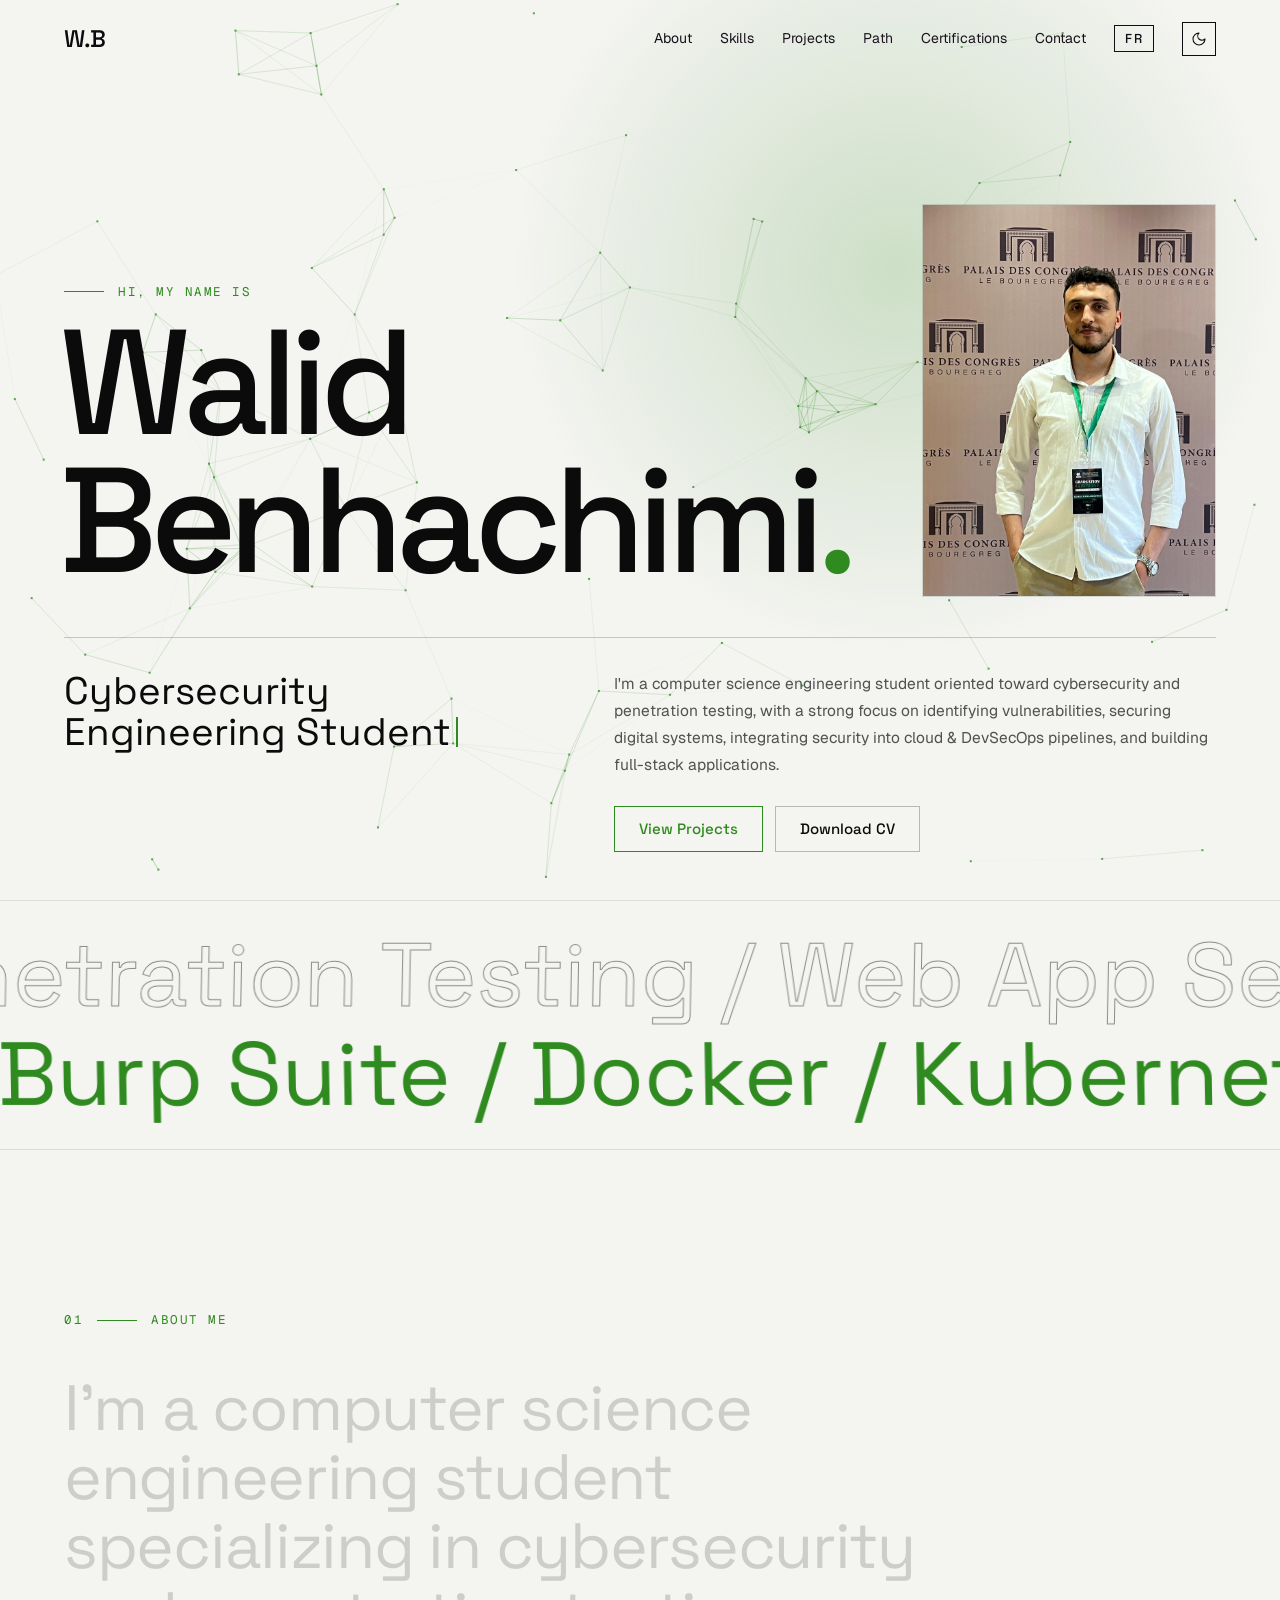
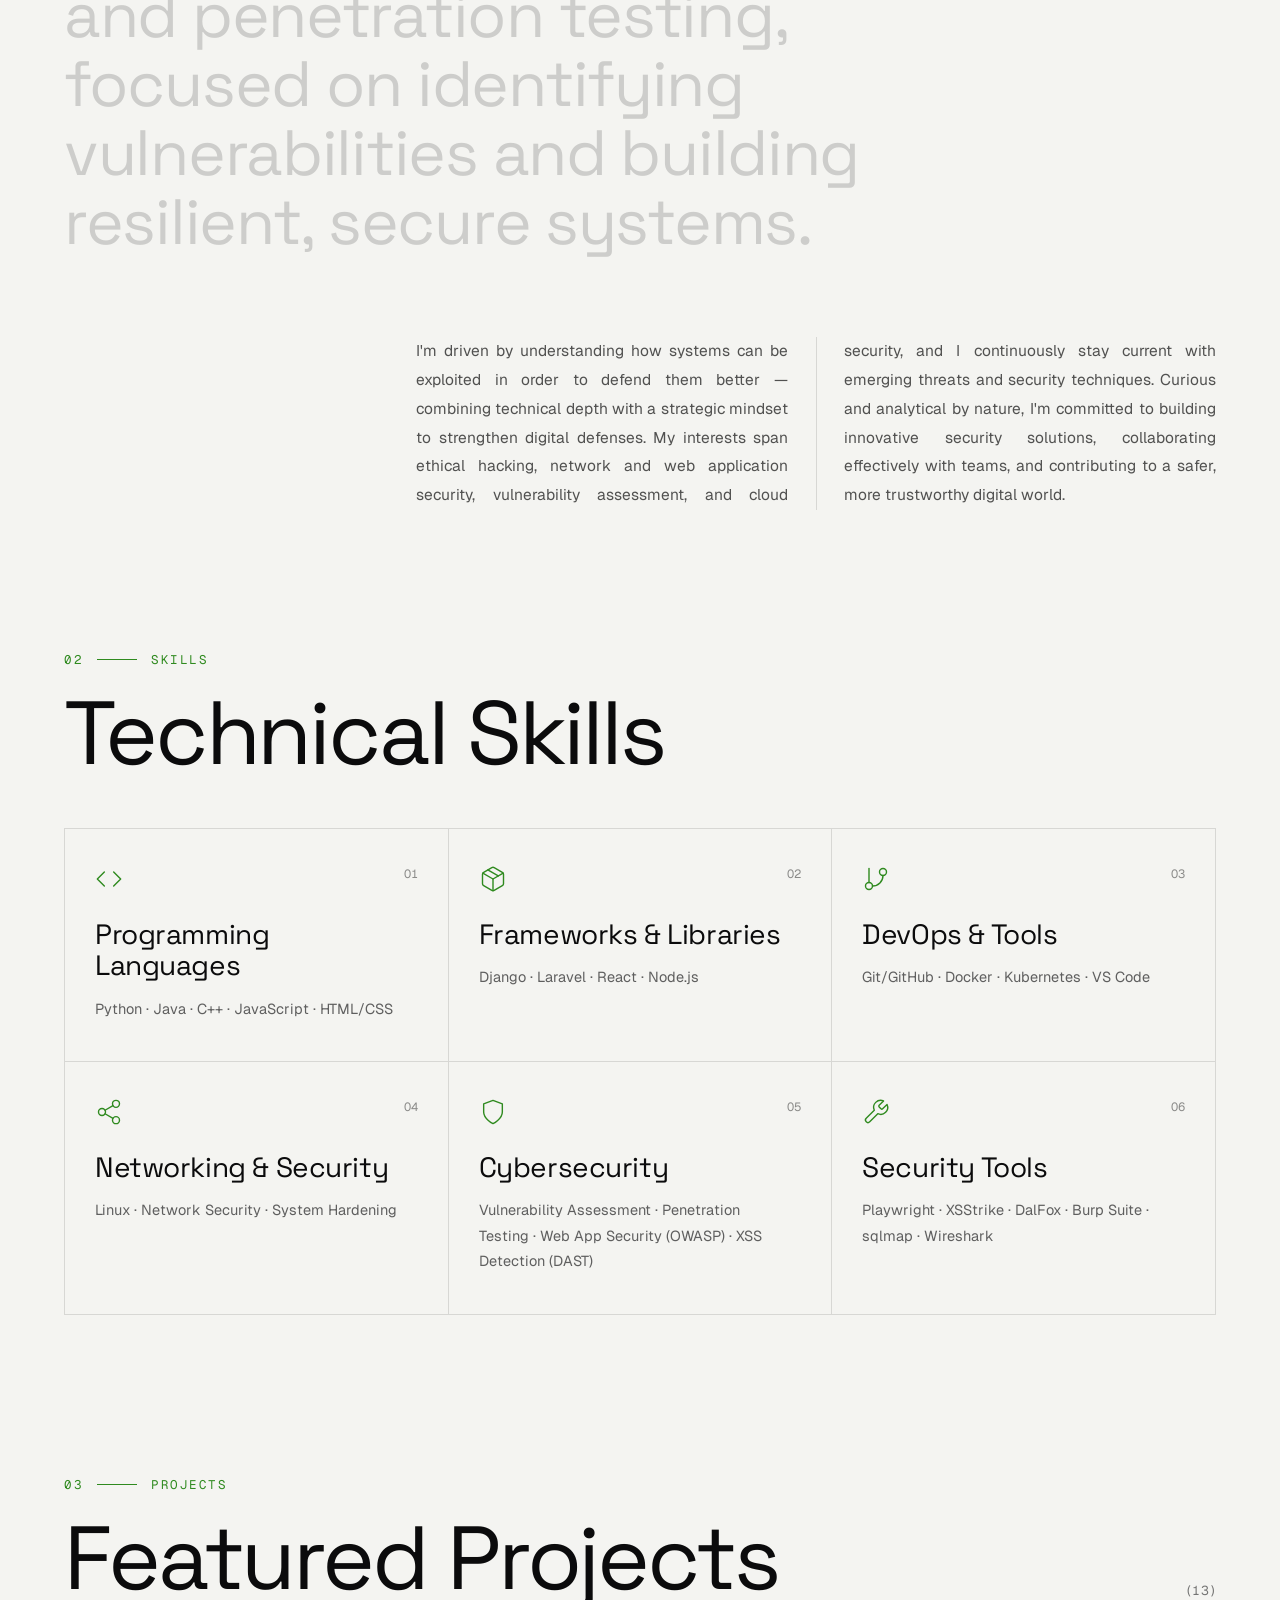
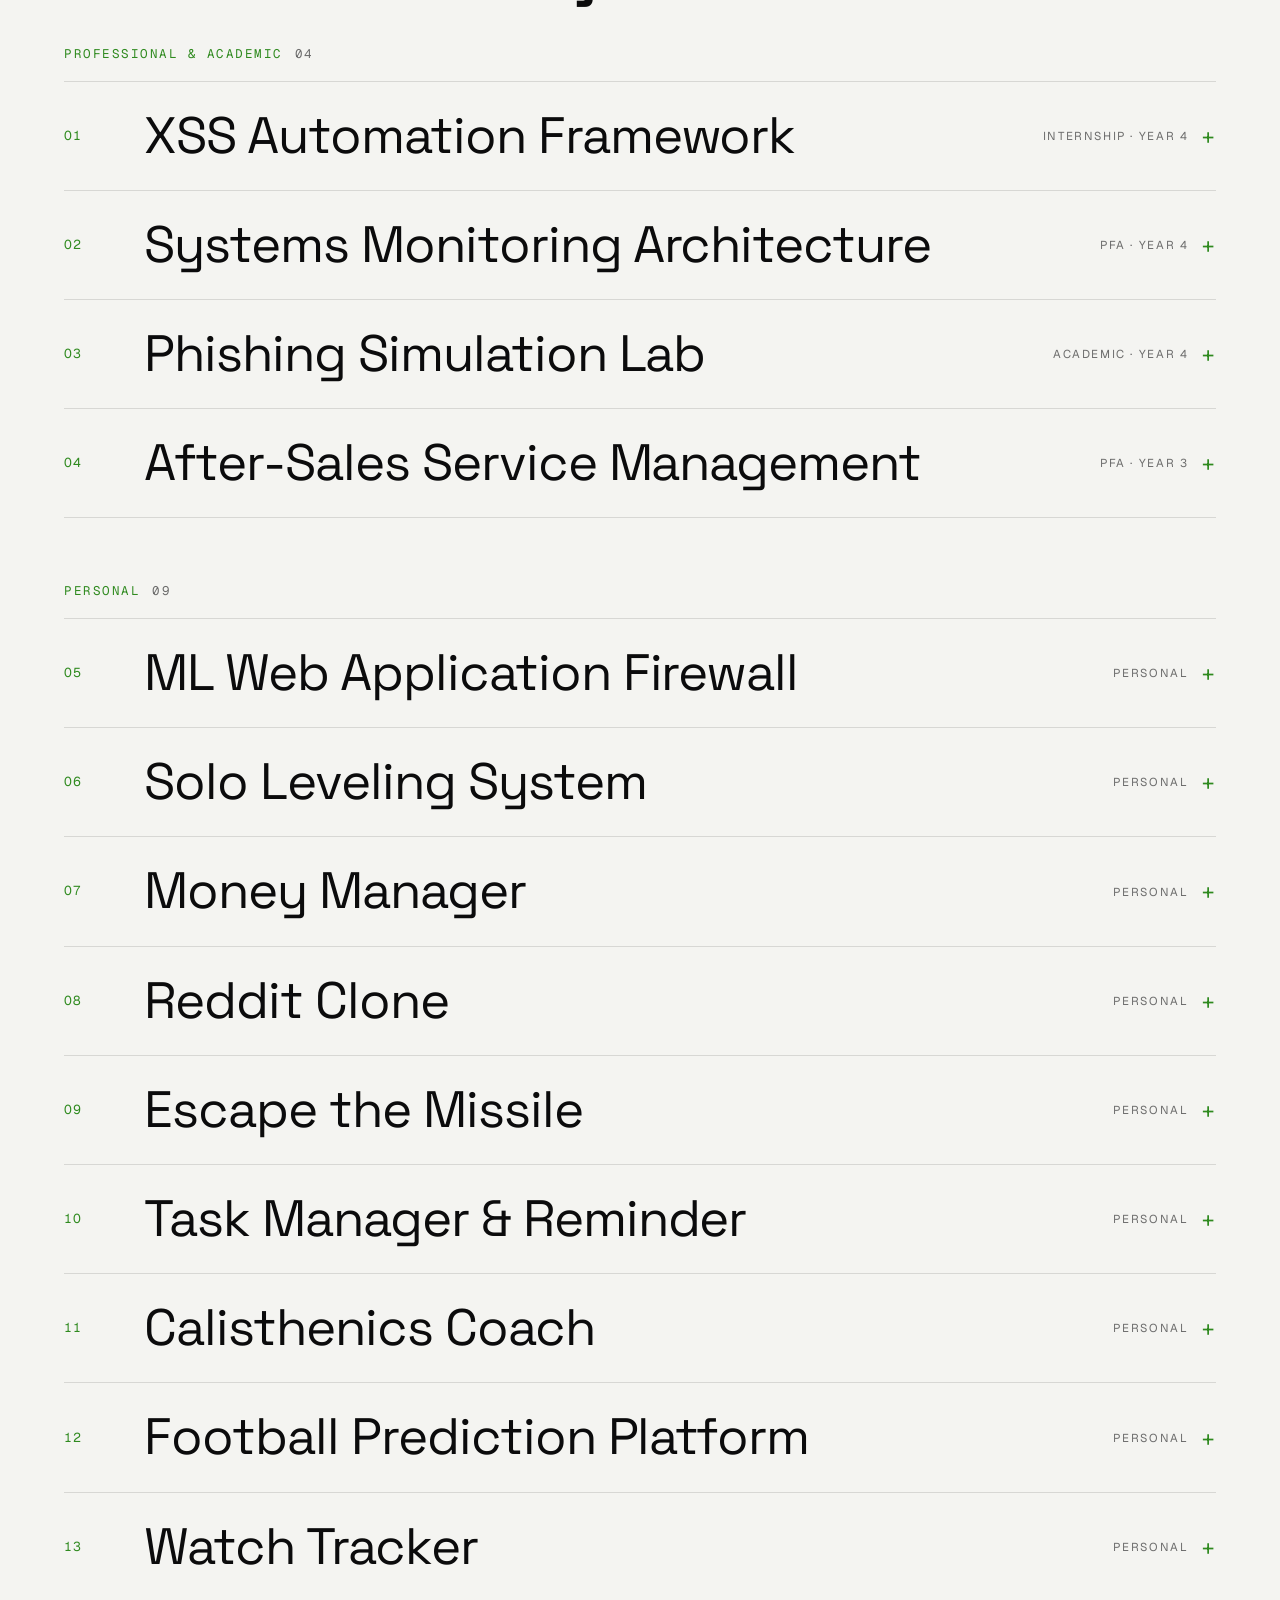
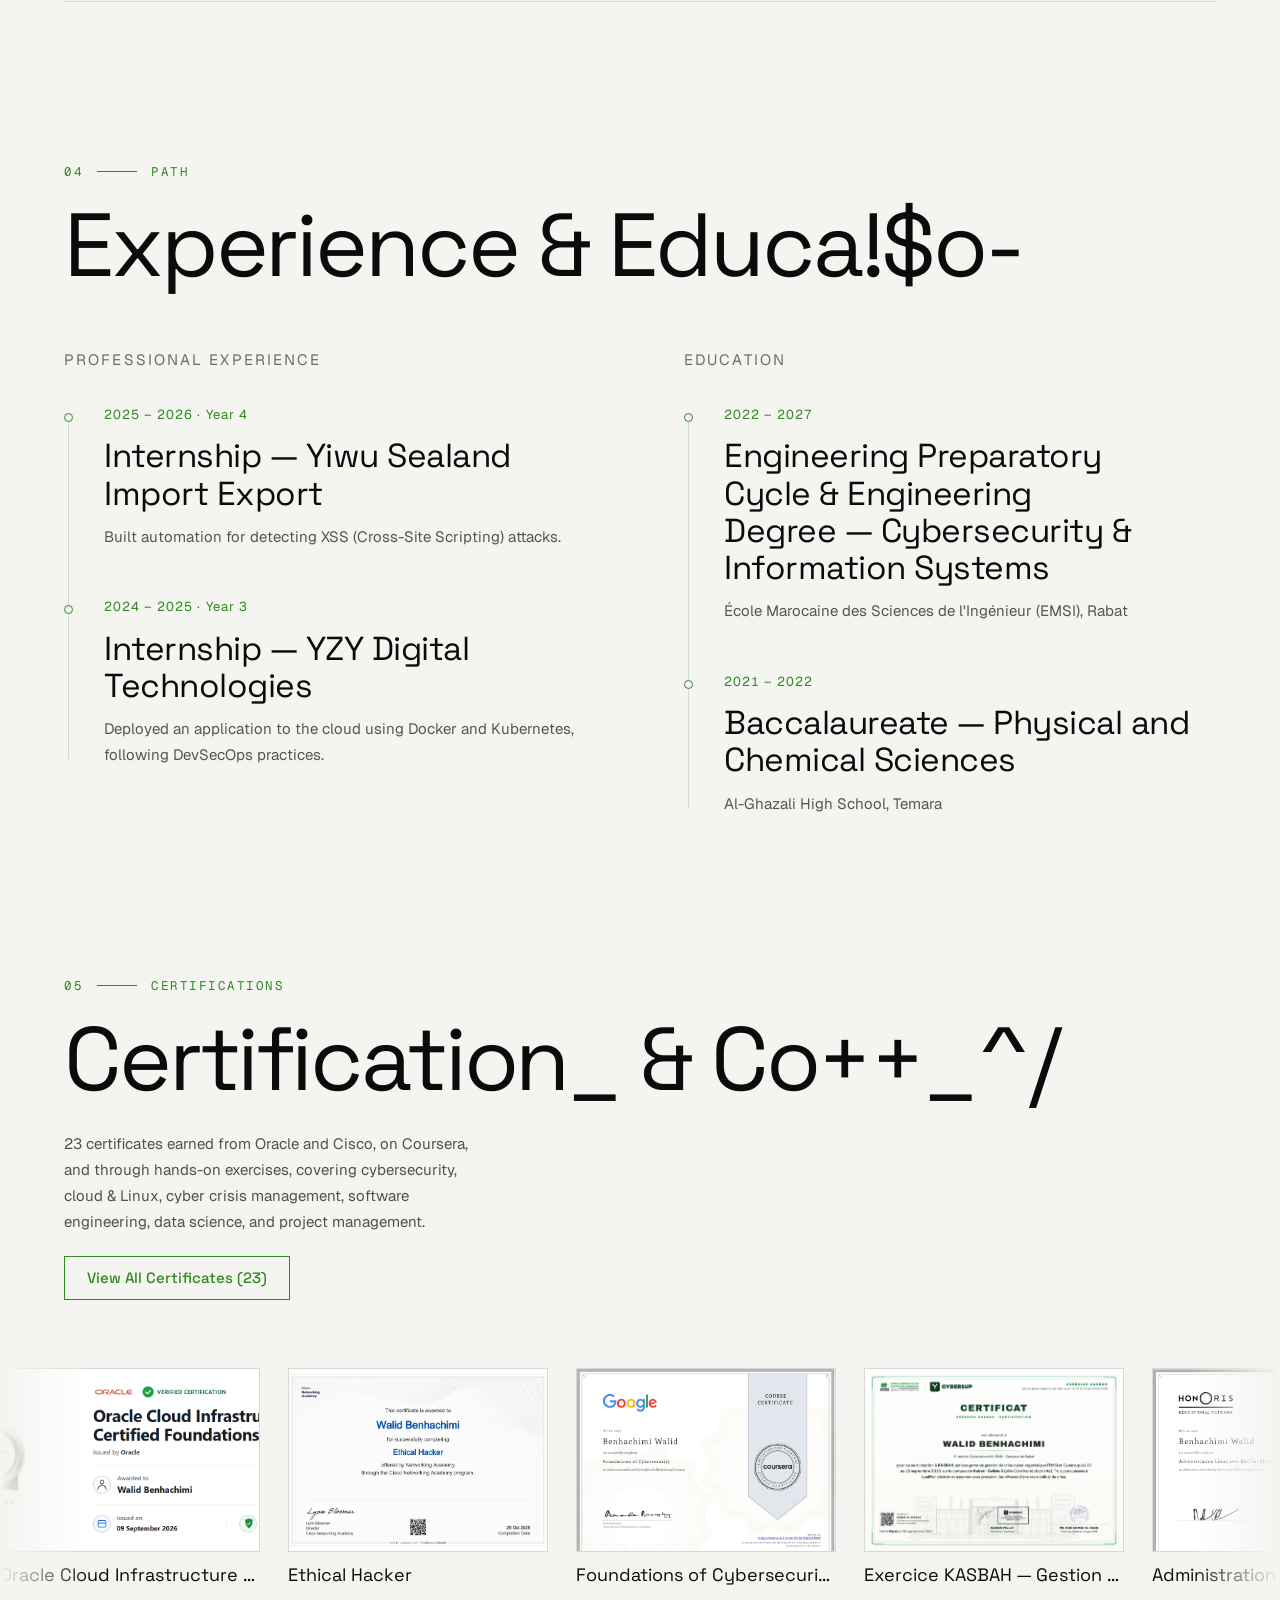
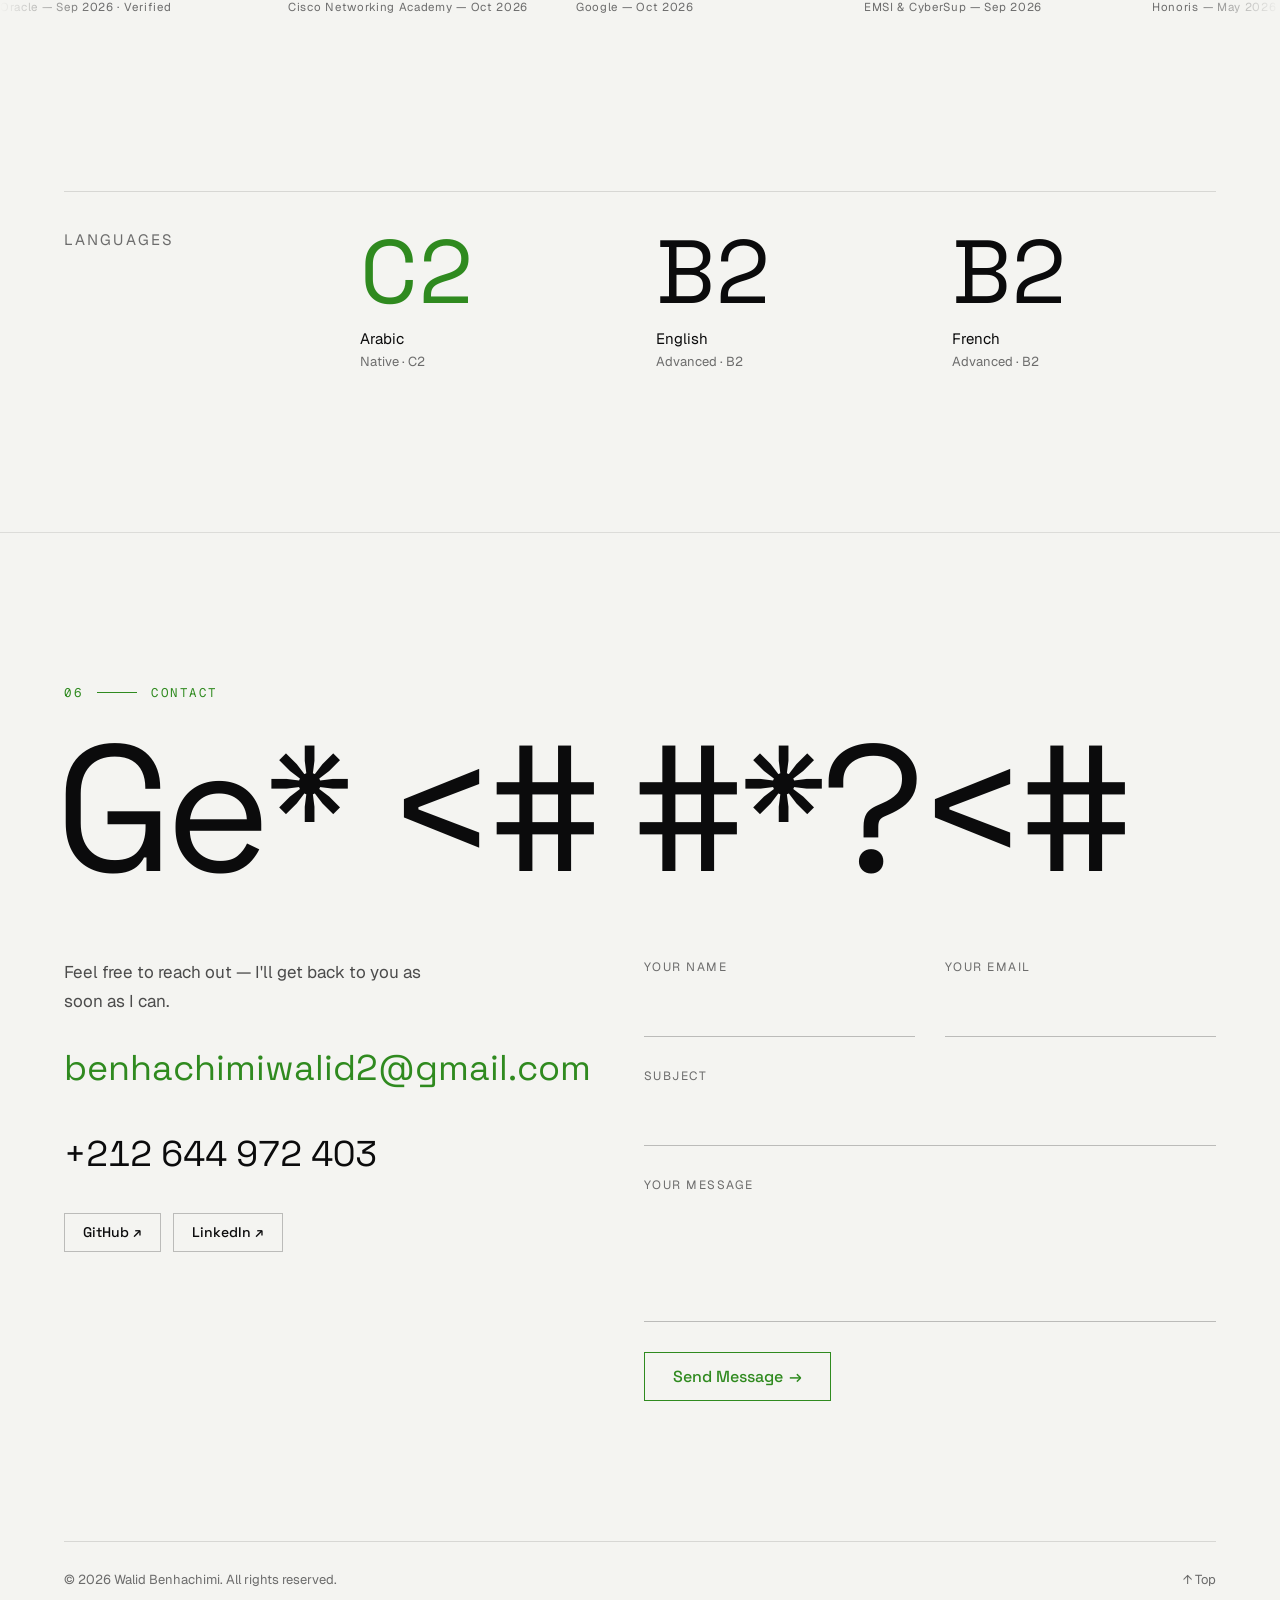
==== commit 52f032de: "Add ML Web Application Firewall project to portfolio Co-Authored-By: Claude Opus 4.8 <noreply@anthro" ====
--- a/index.html
+++ b/index.html
@@ -308,6 +308,6 @@
   </div>
 </div>
 
-<script src="js/main.js?v=15" defer></script>
+<script src="js/main.js?v=16" defer></script>
 </body>
 </html>
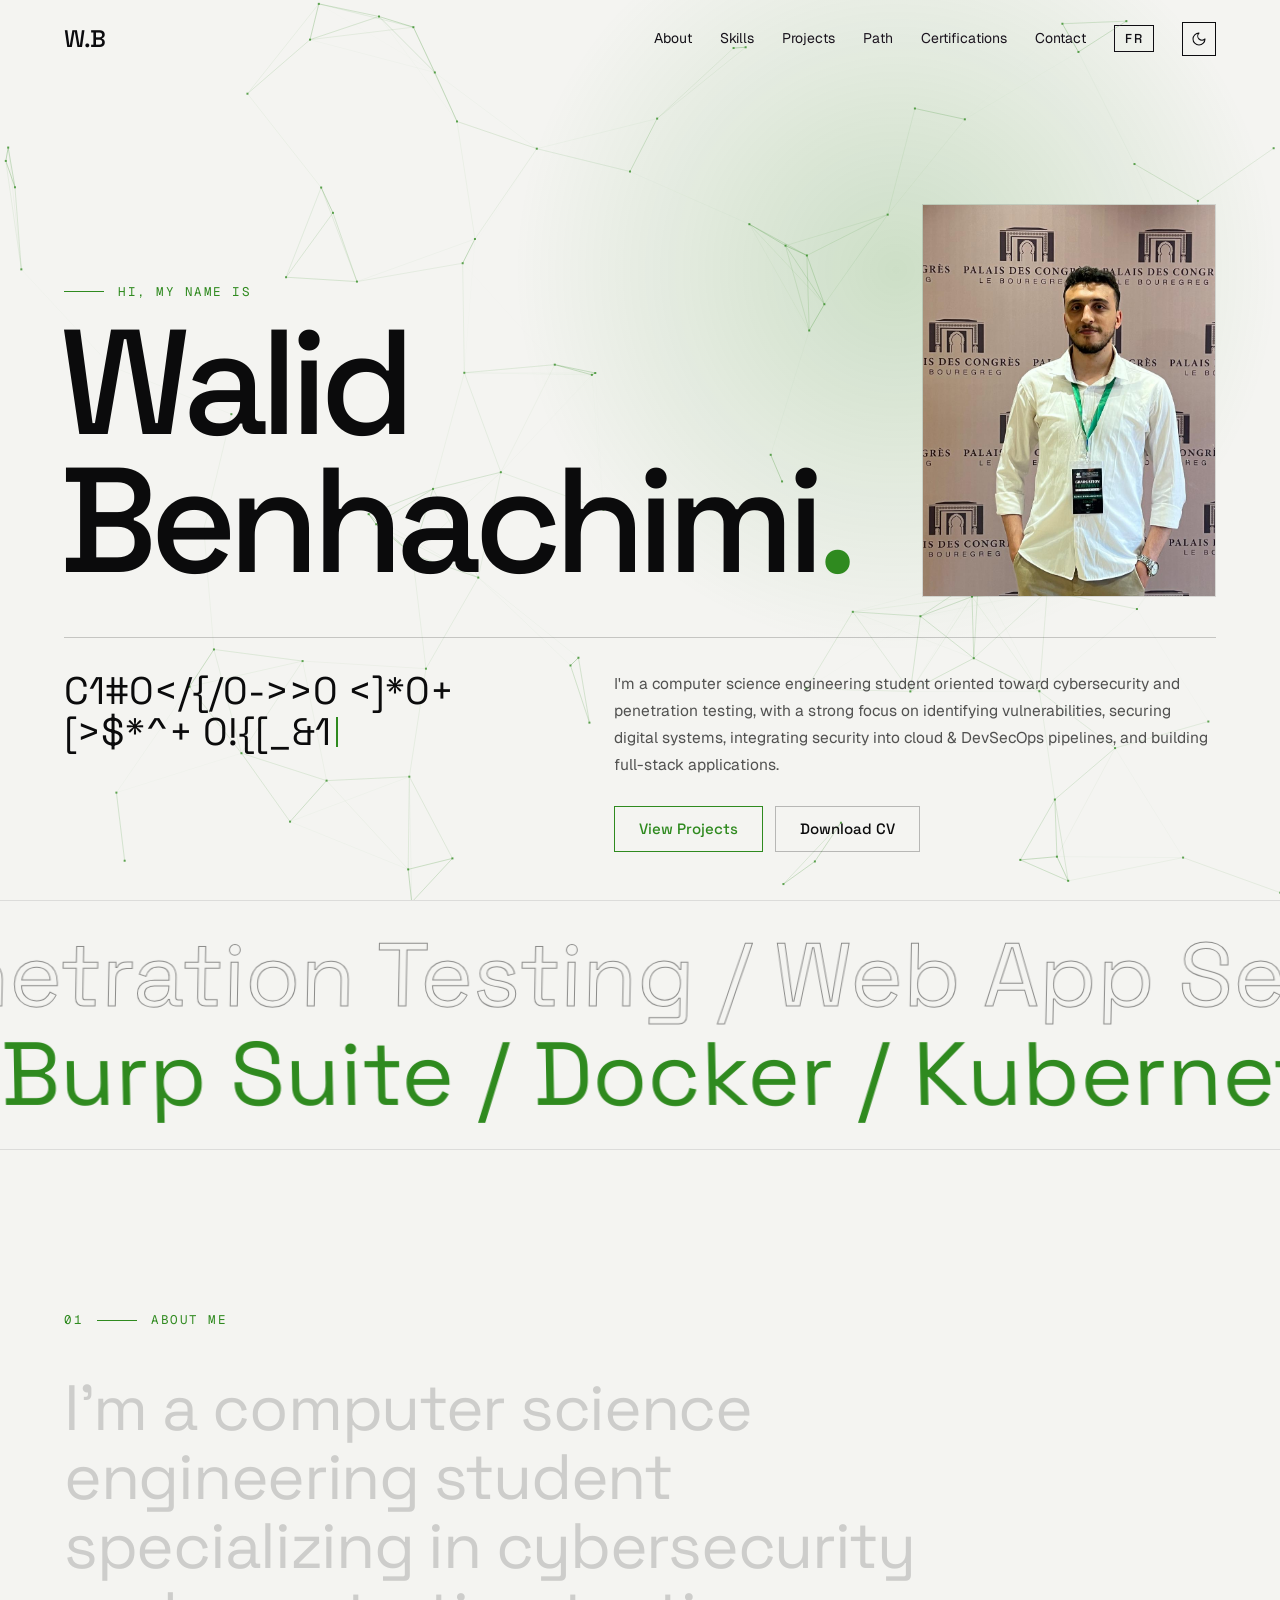
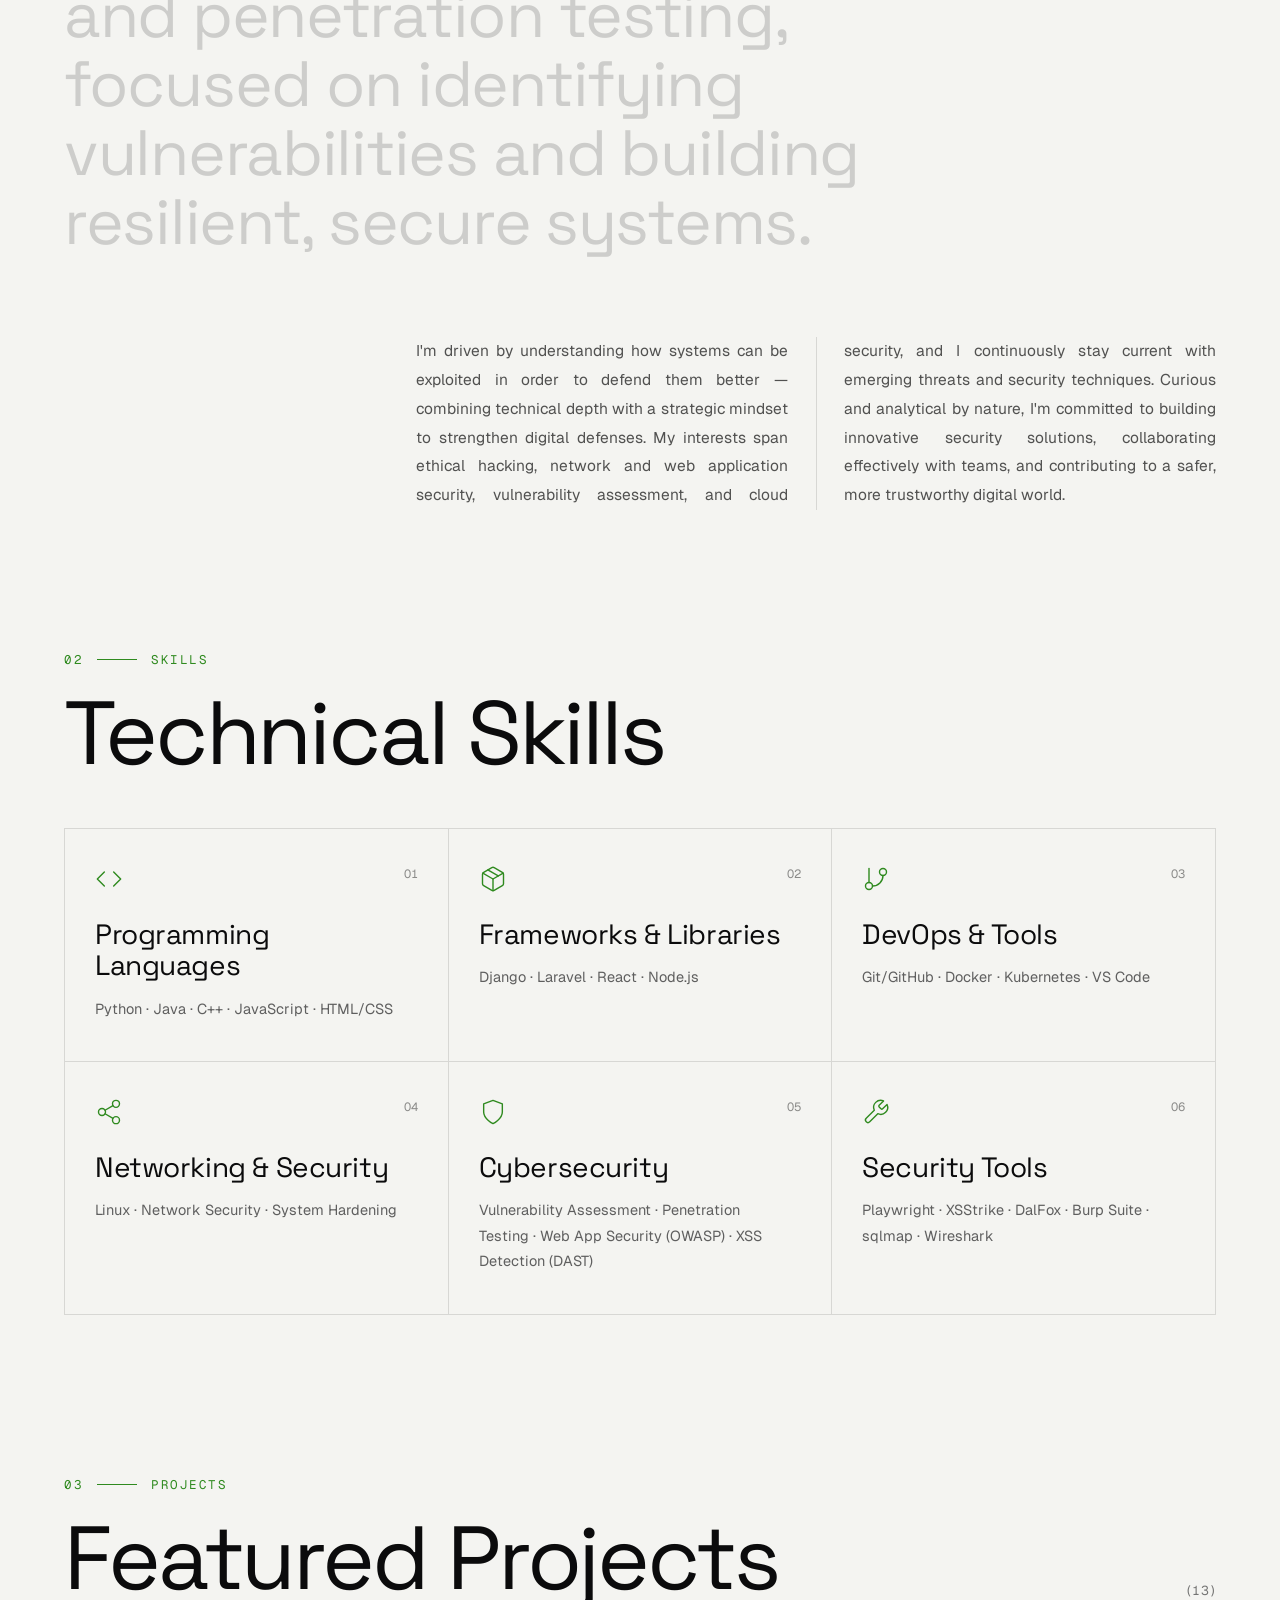
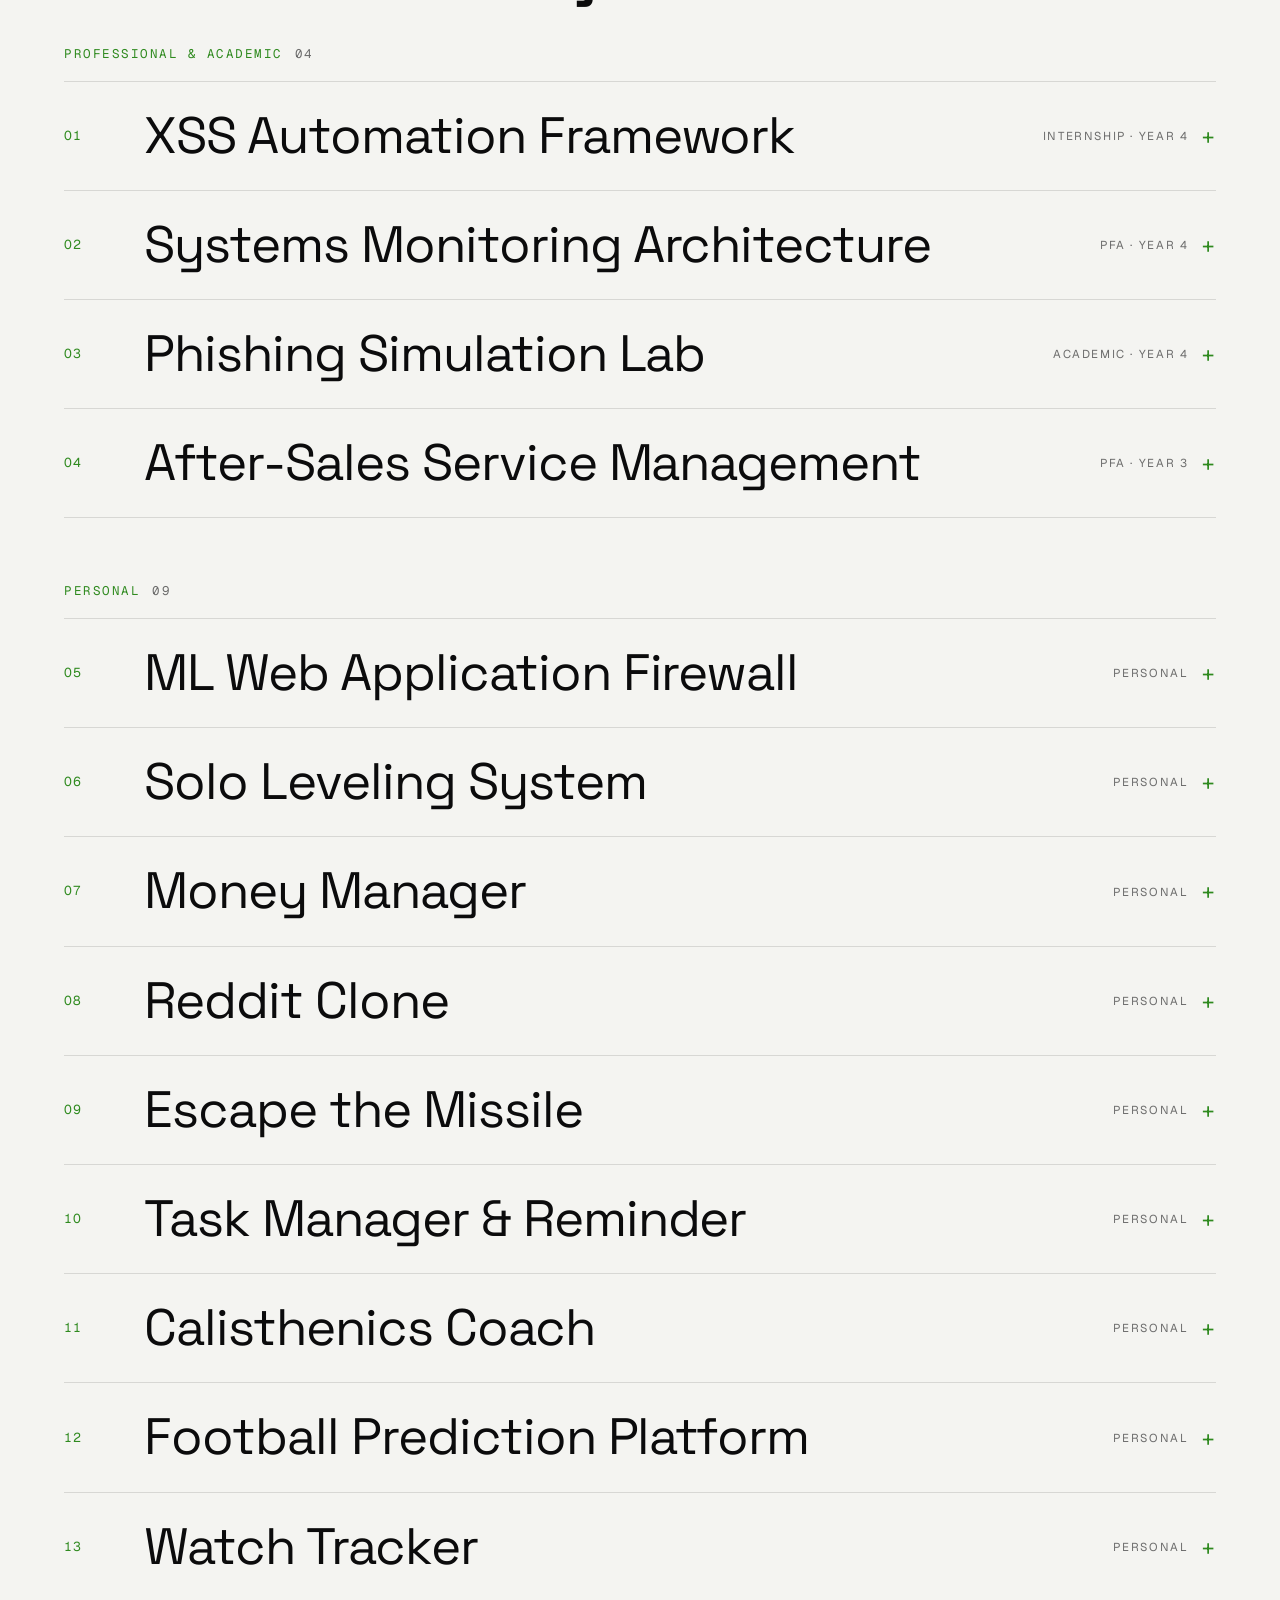
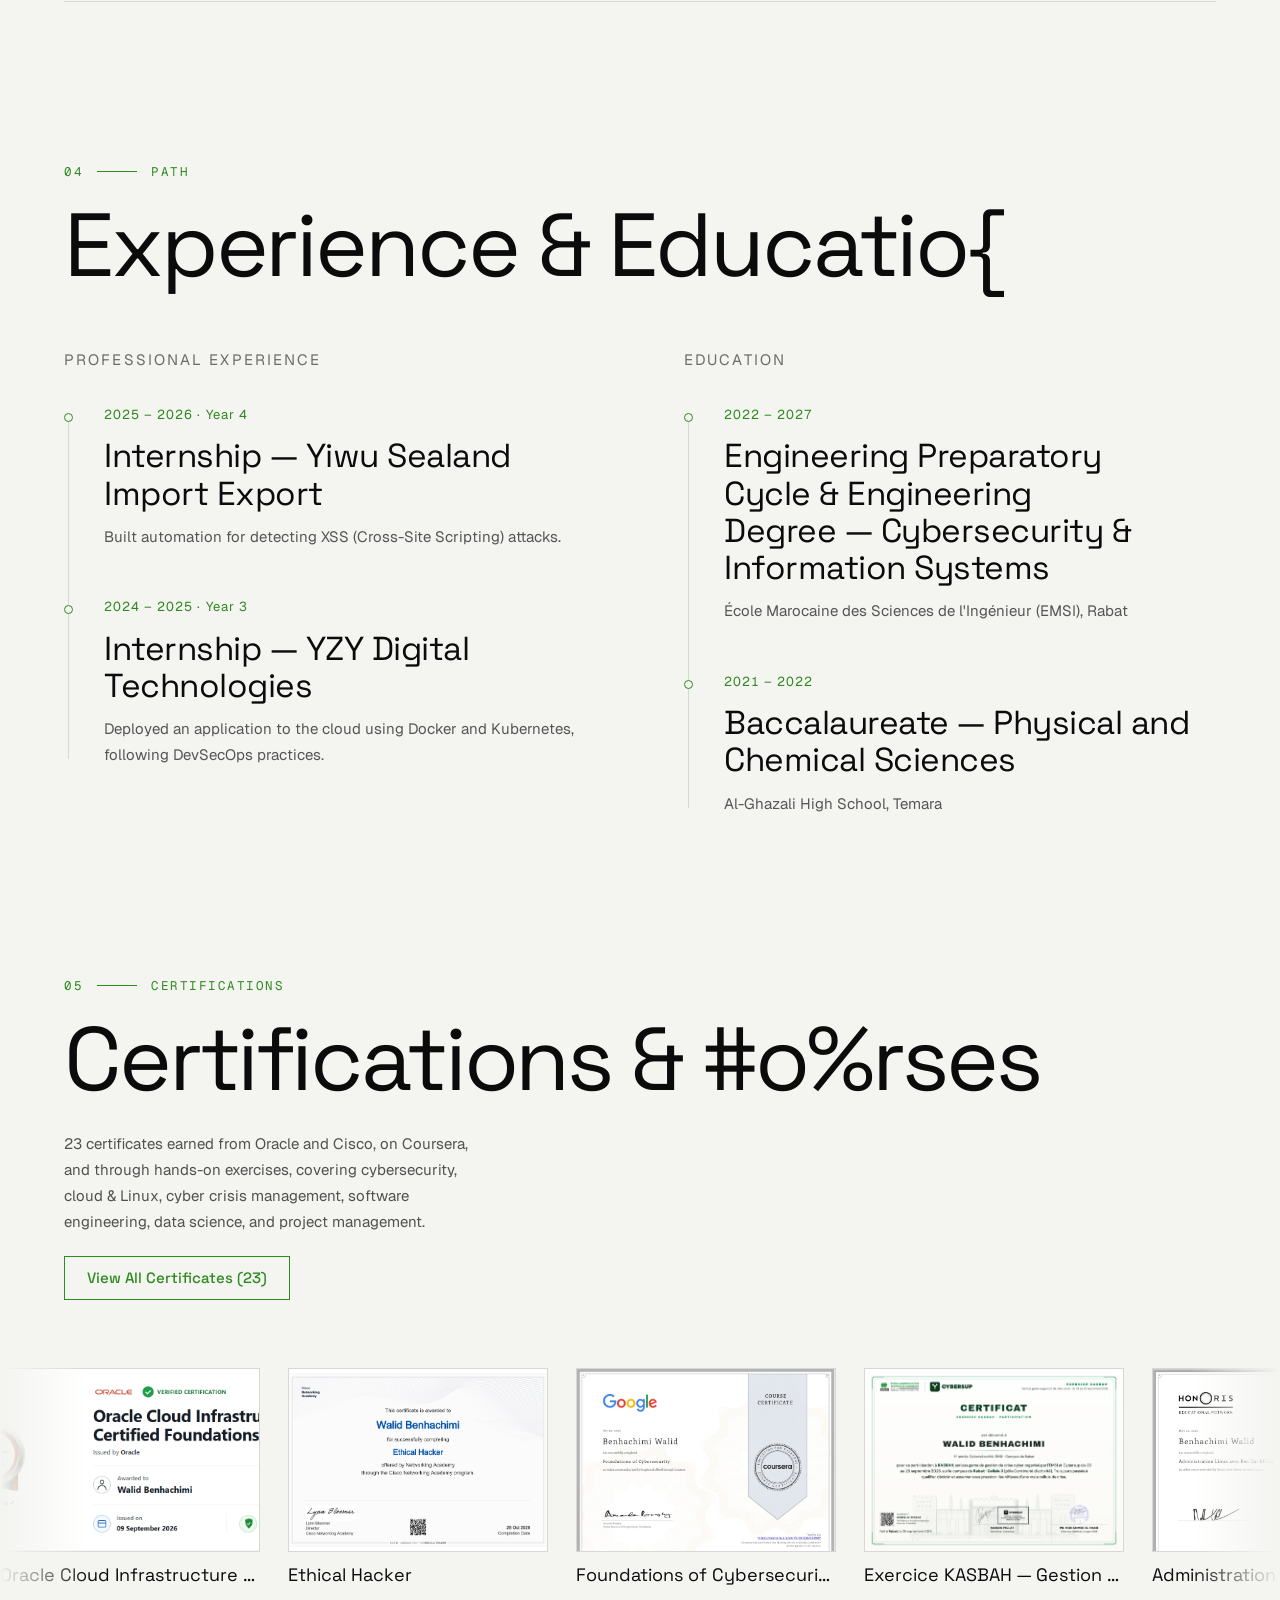
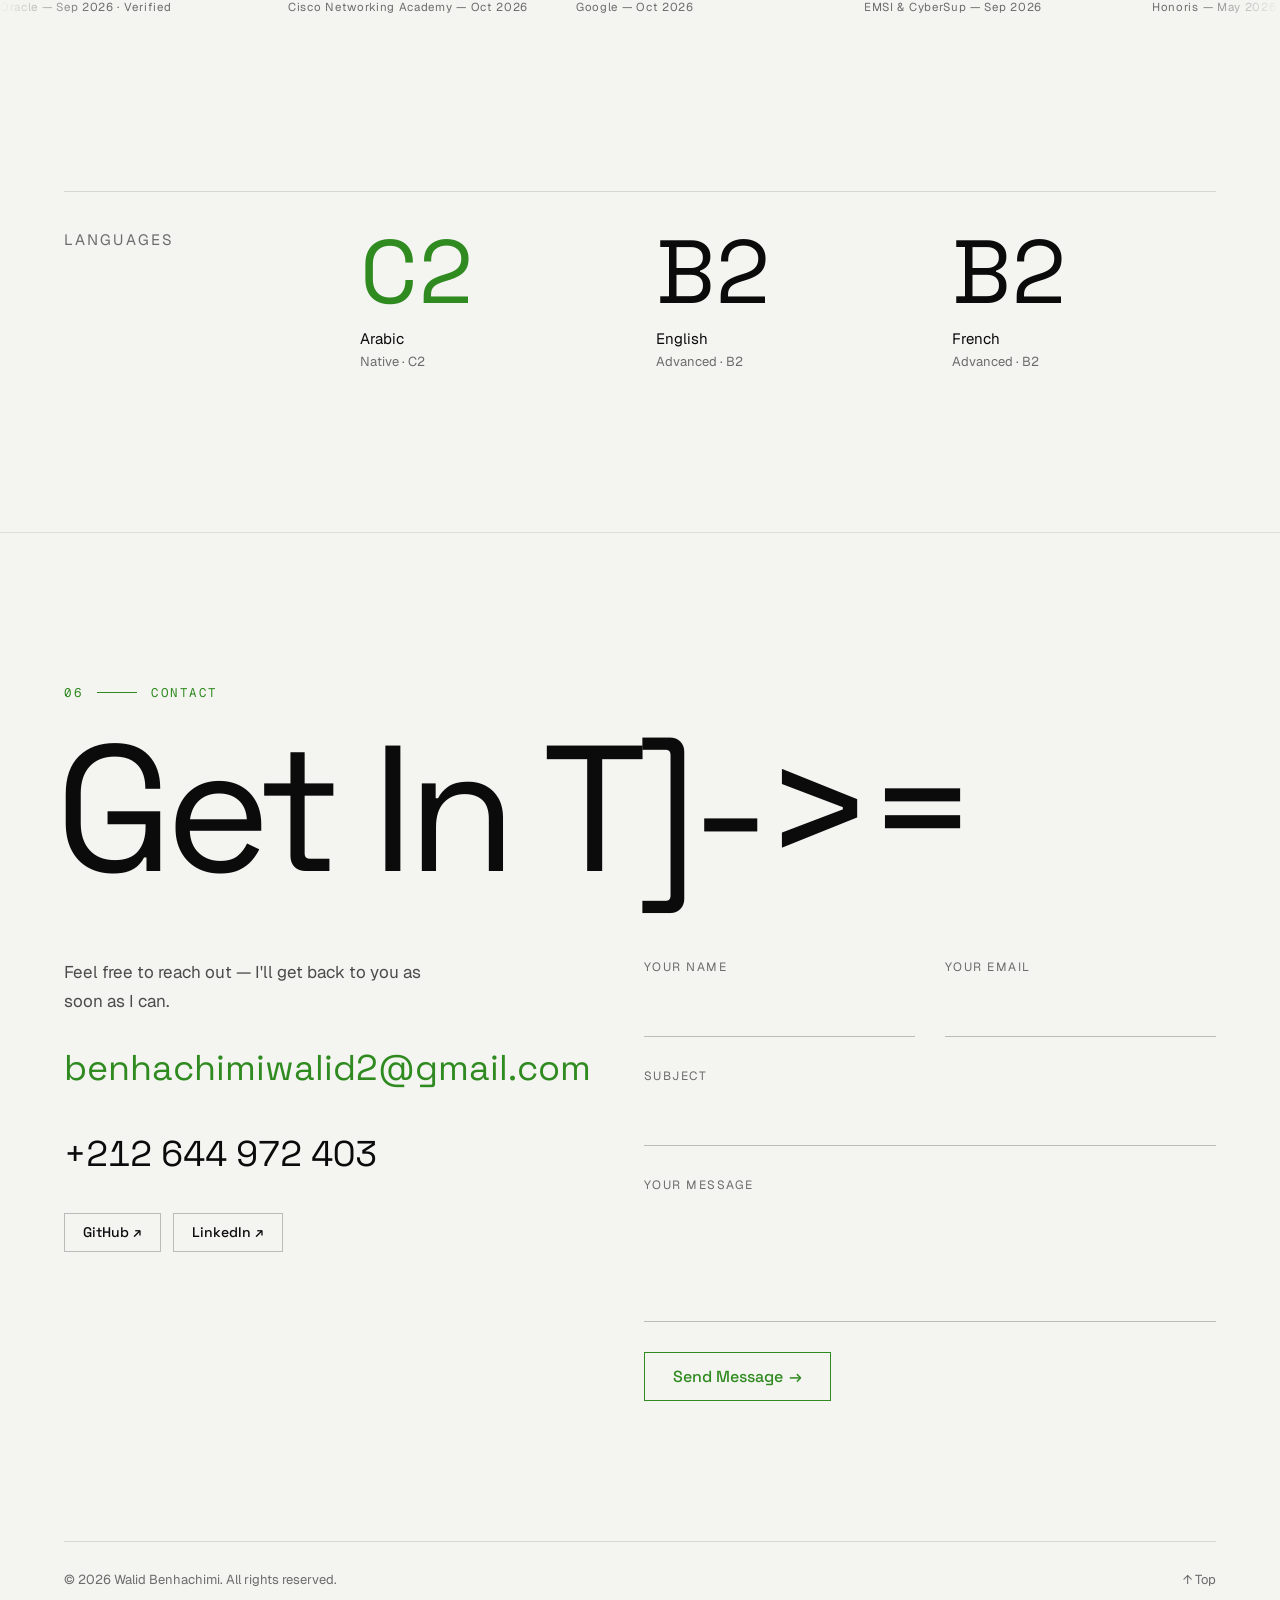
==== commit 8ccd13a7: "Refine WAF project description from repo details Rewrite the ML Web Application Firewall card with a" ====
--- a/index.html
+++ b/index.html
@@ -308,6 +308,6 @@
   </div>
 </div>
 
-<script src="js/main.js?v=16" defer></script>
+<script src="js/main.js?v=17" defer></script>
 </body>
 </html>
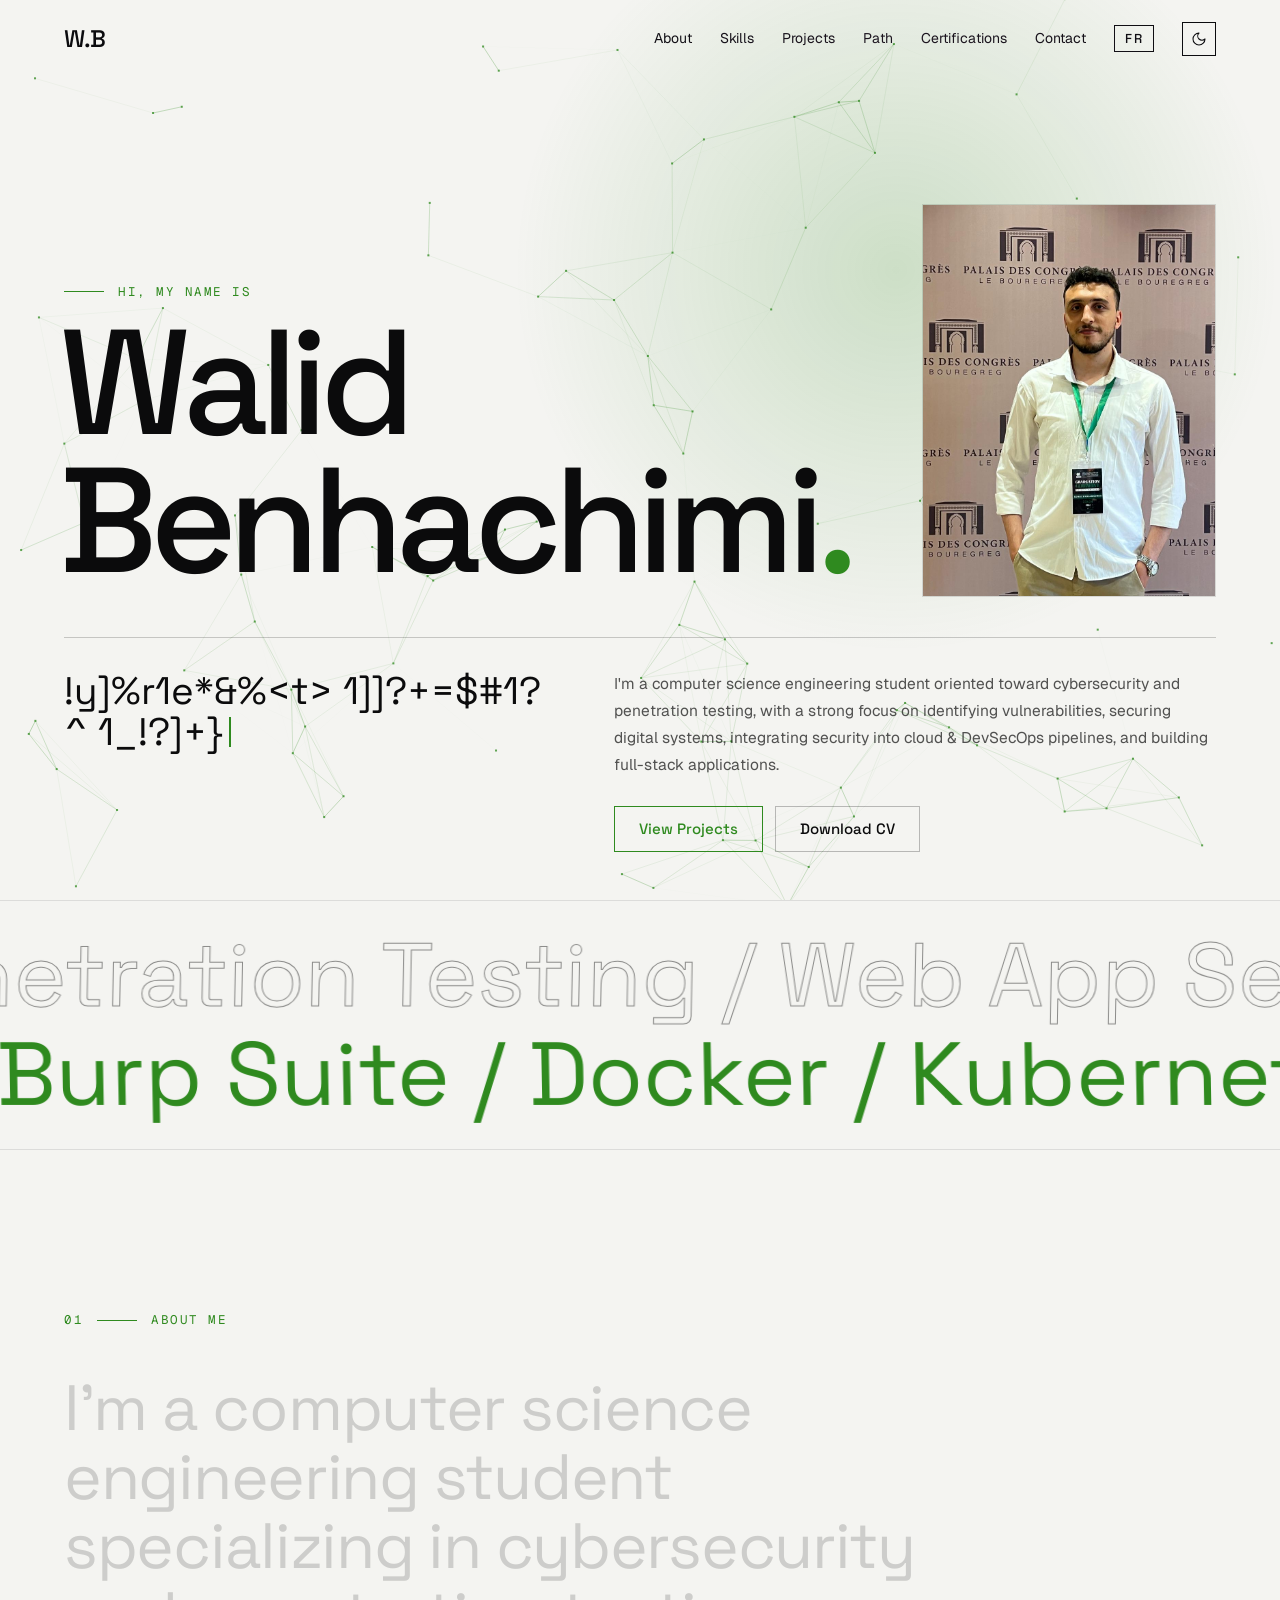
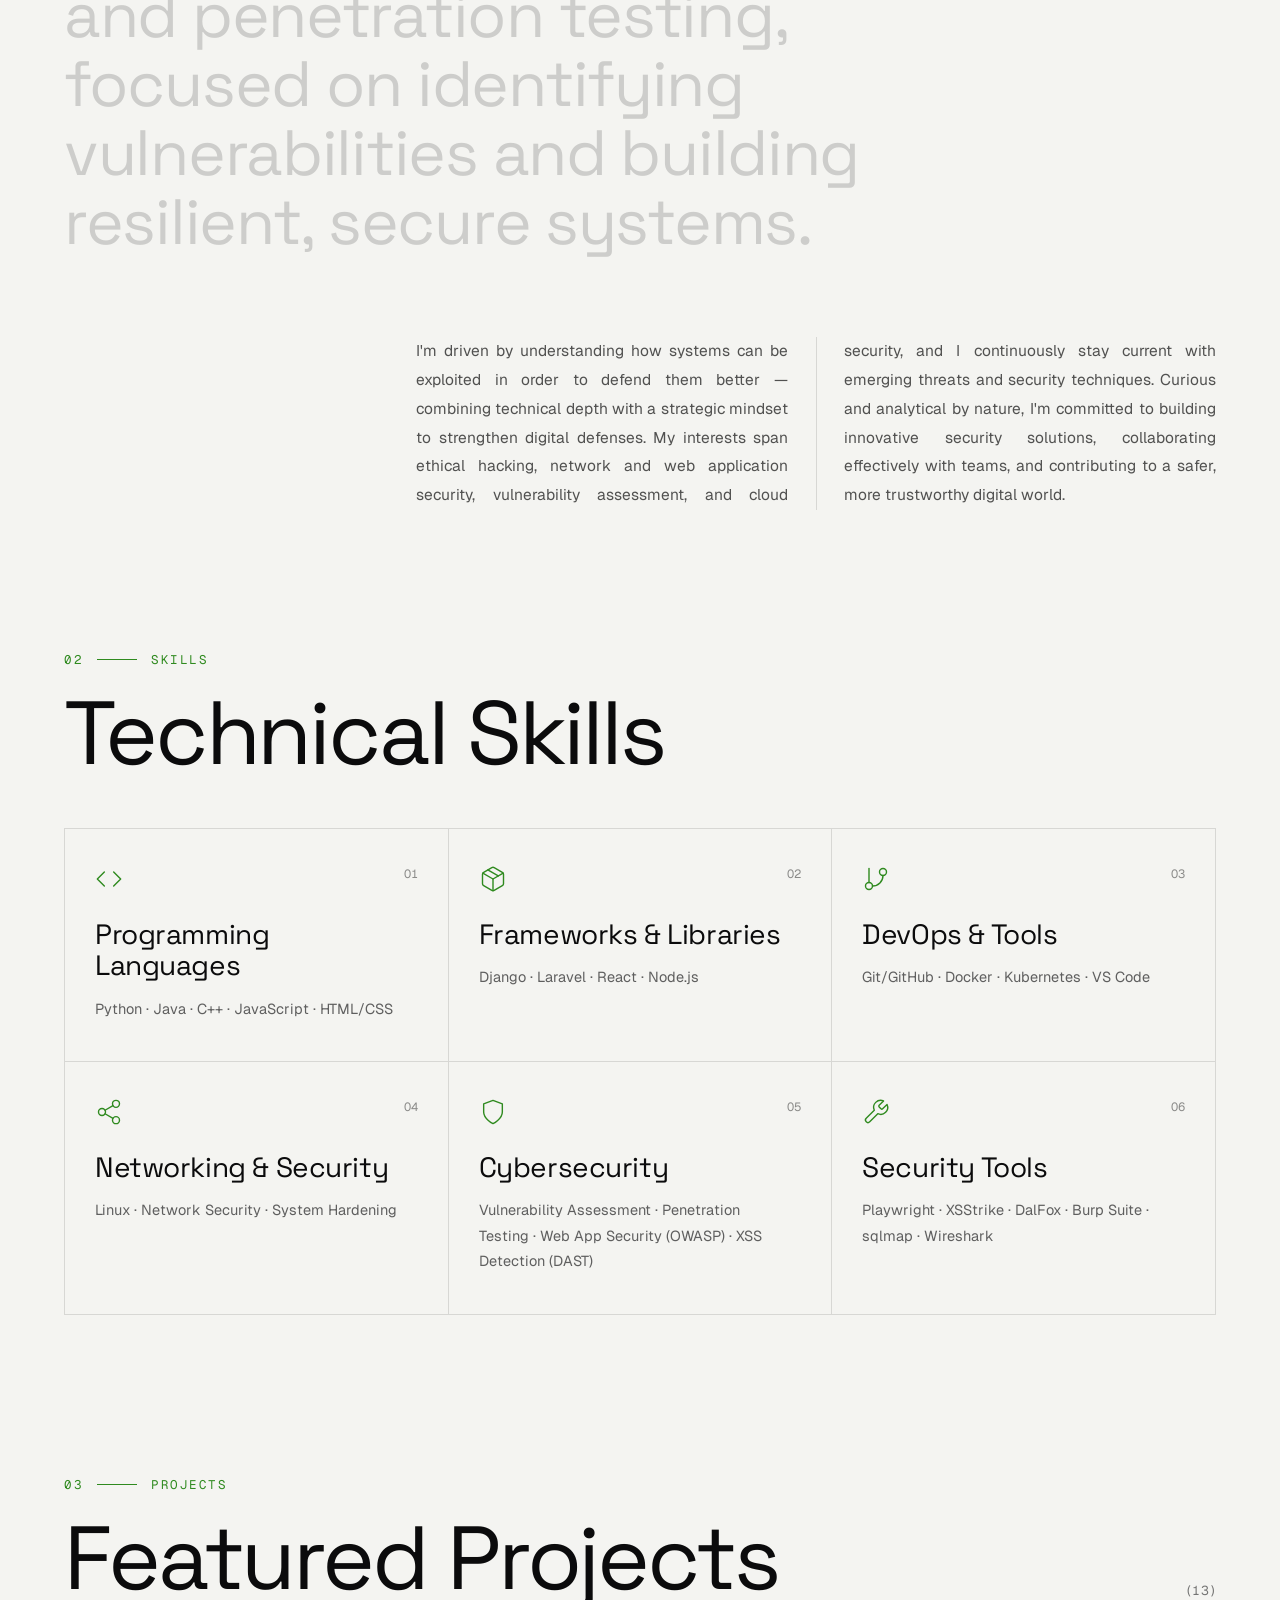
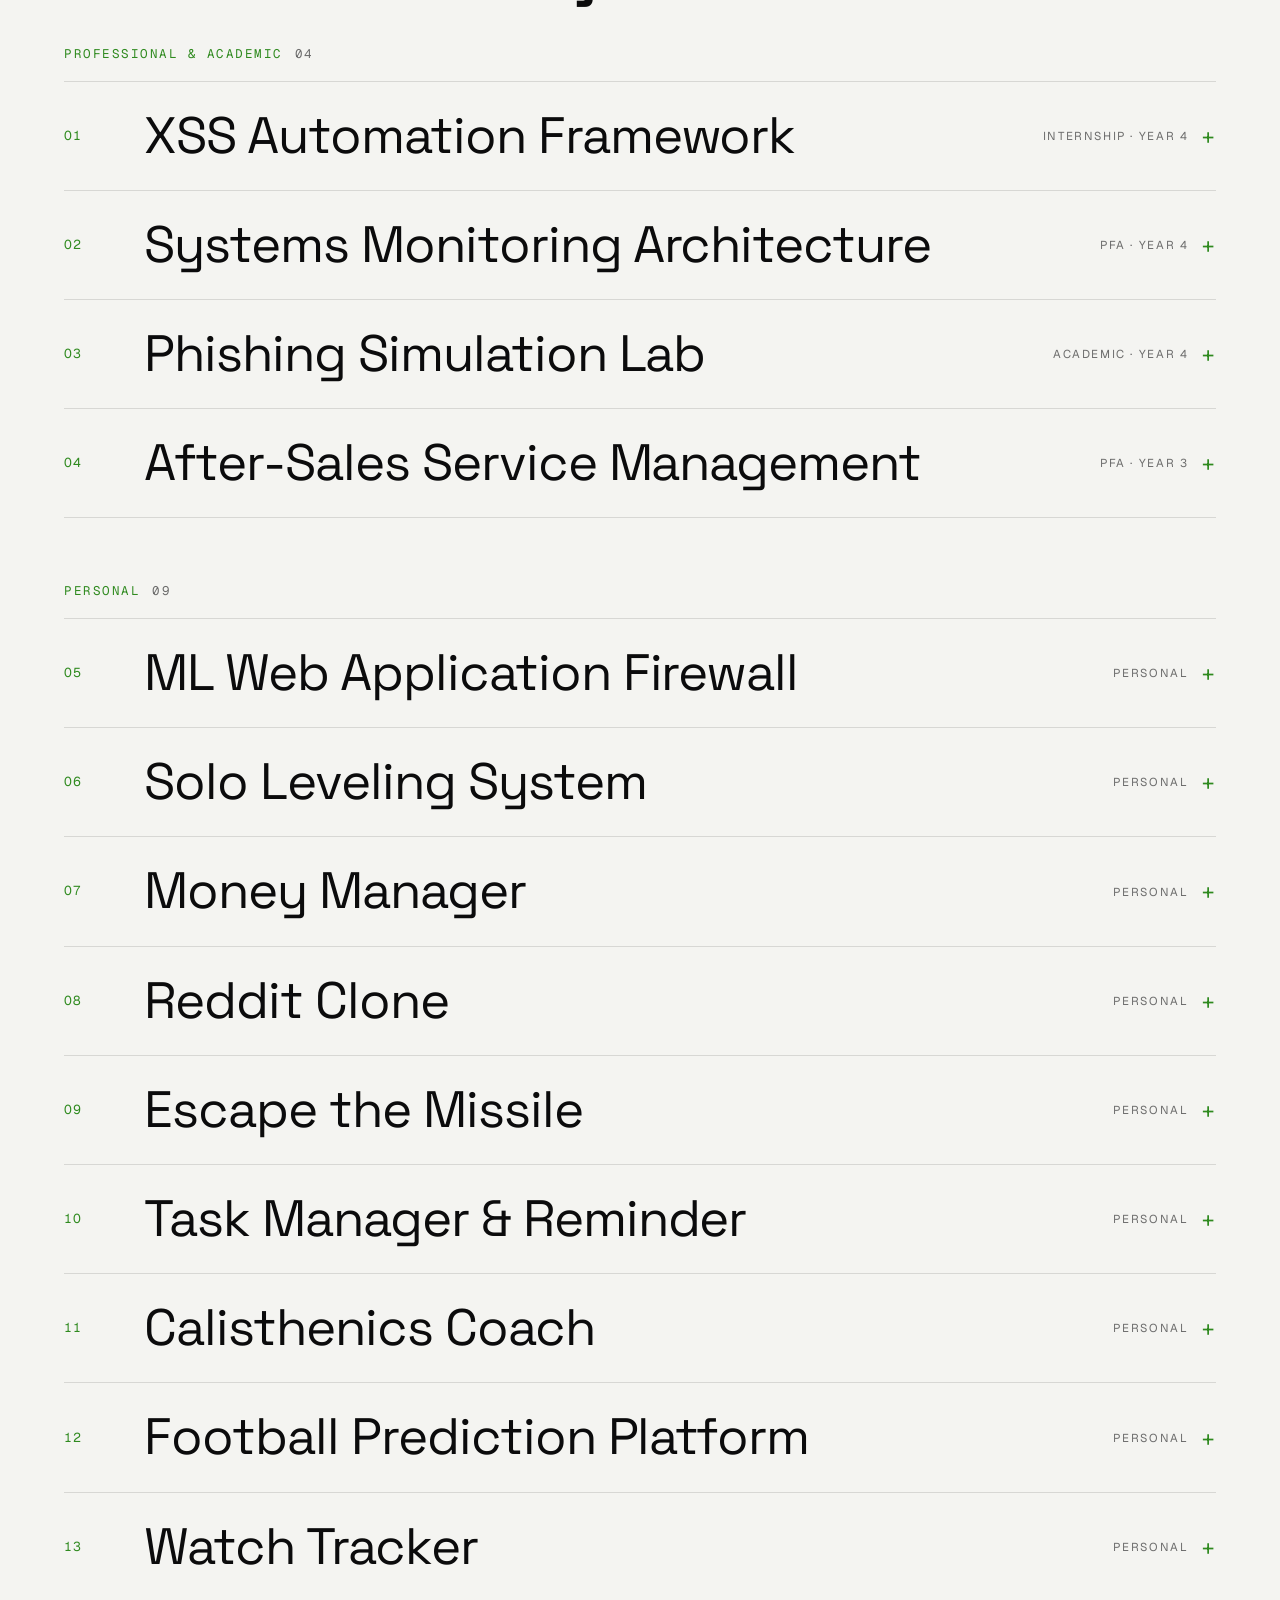
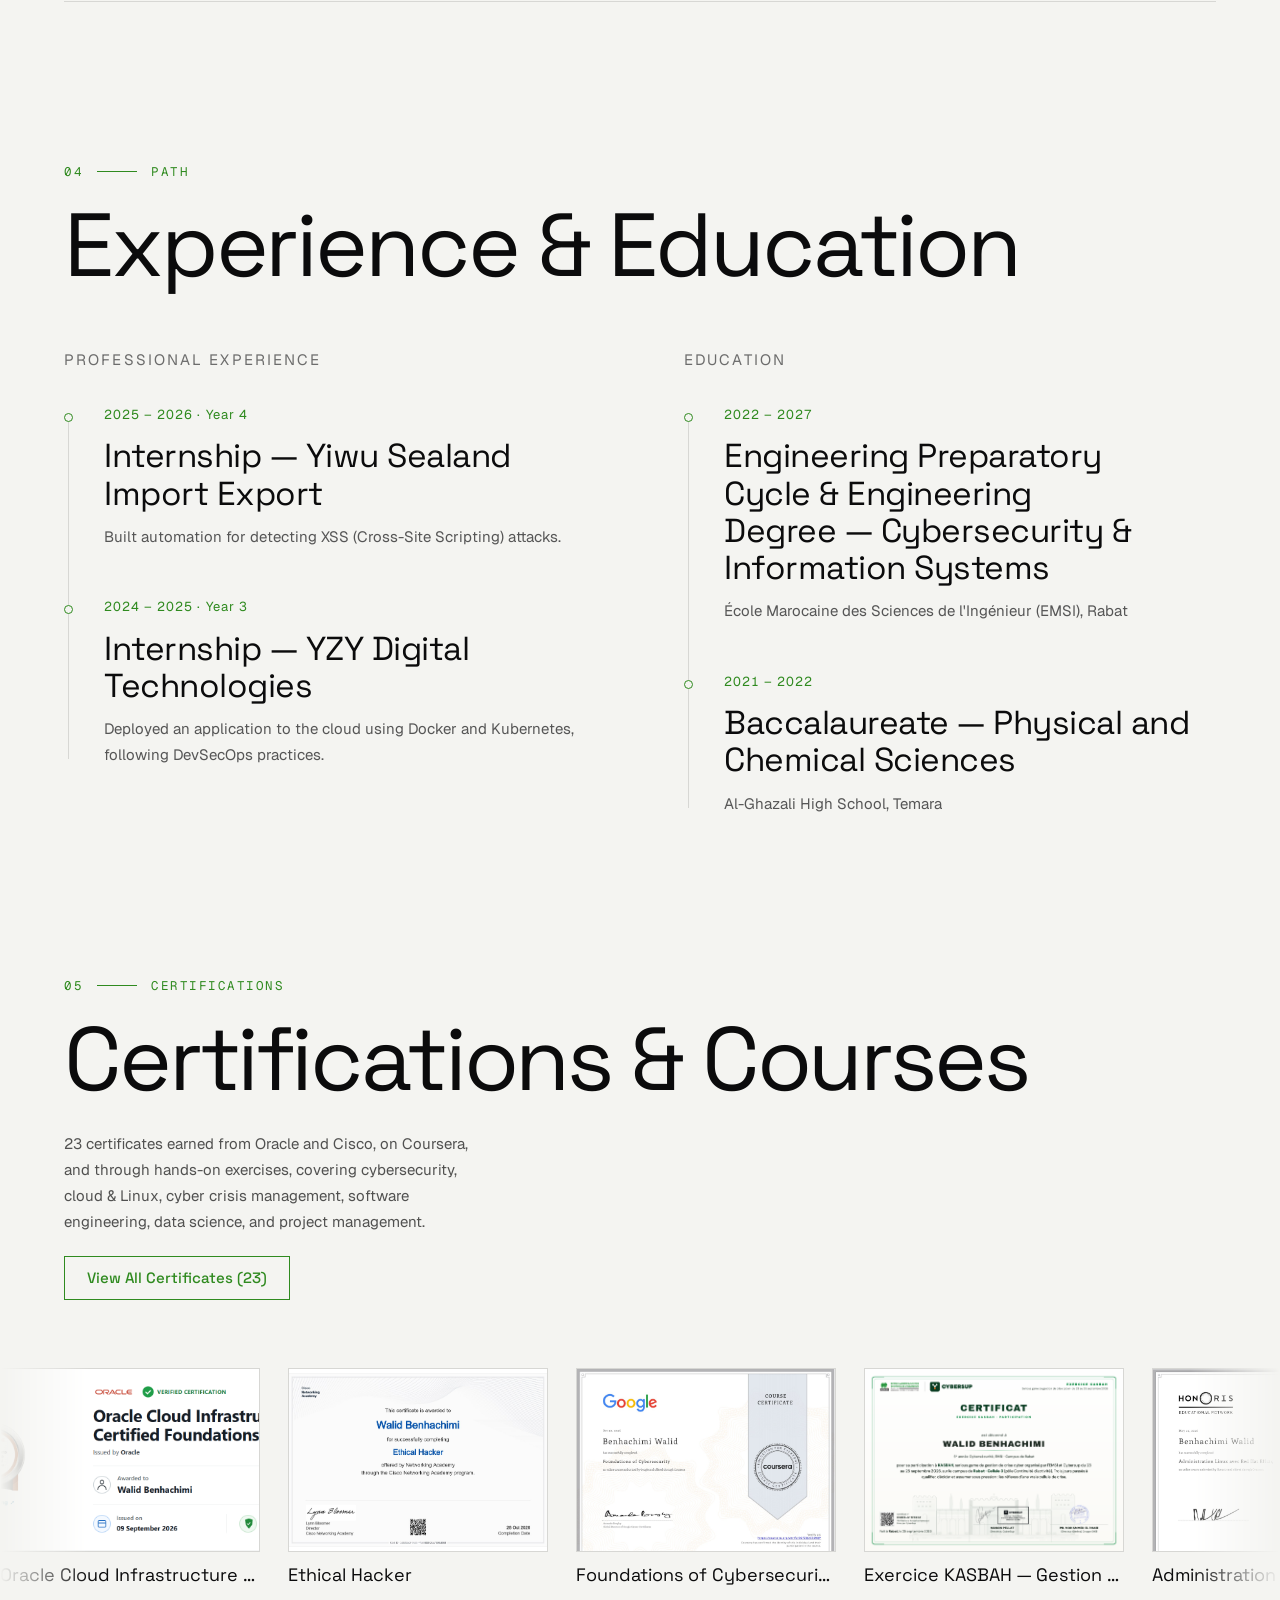
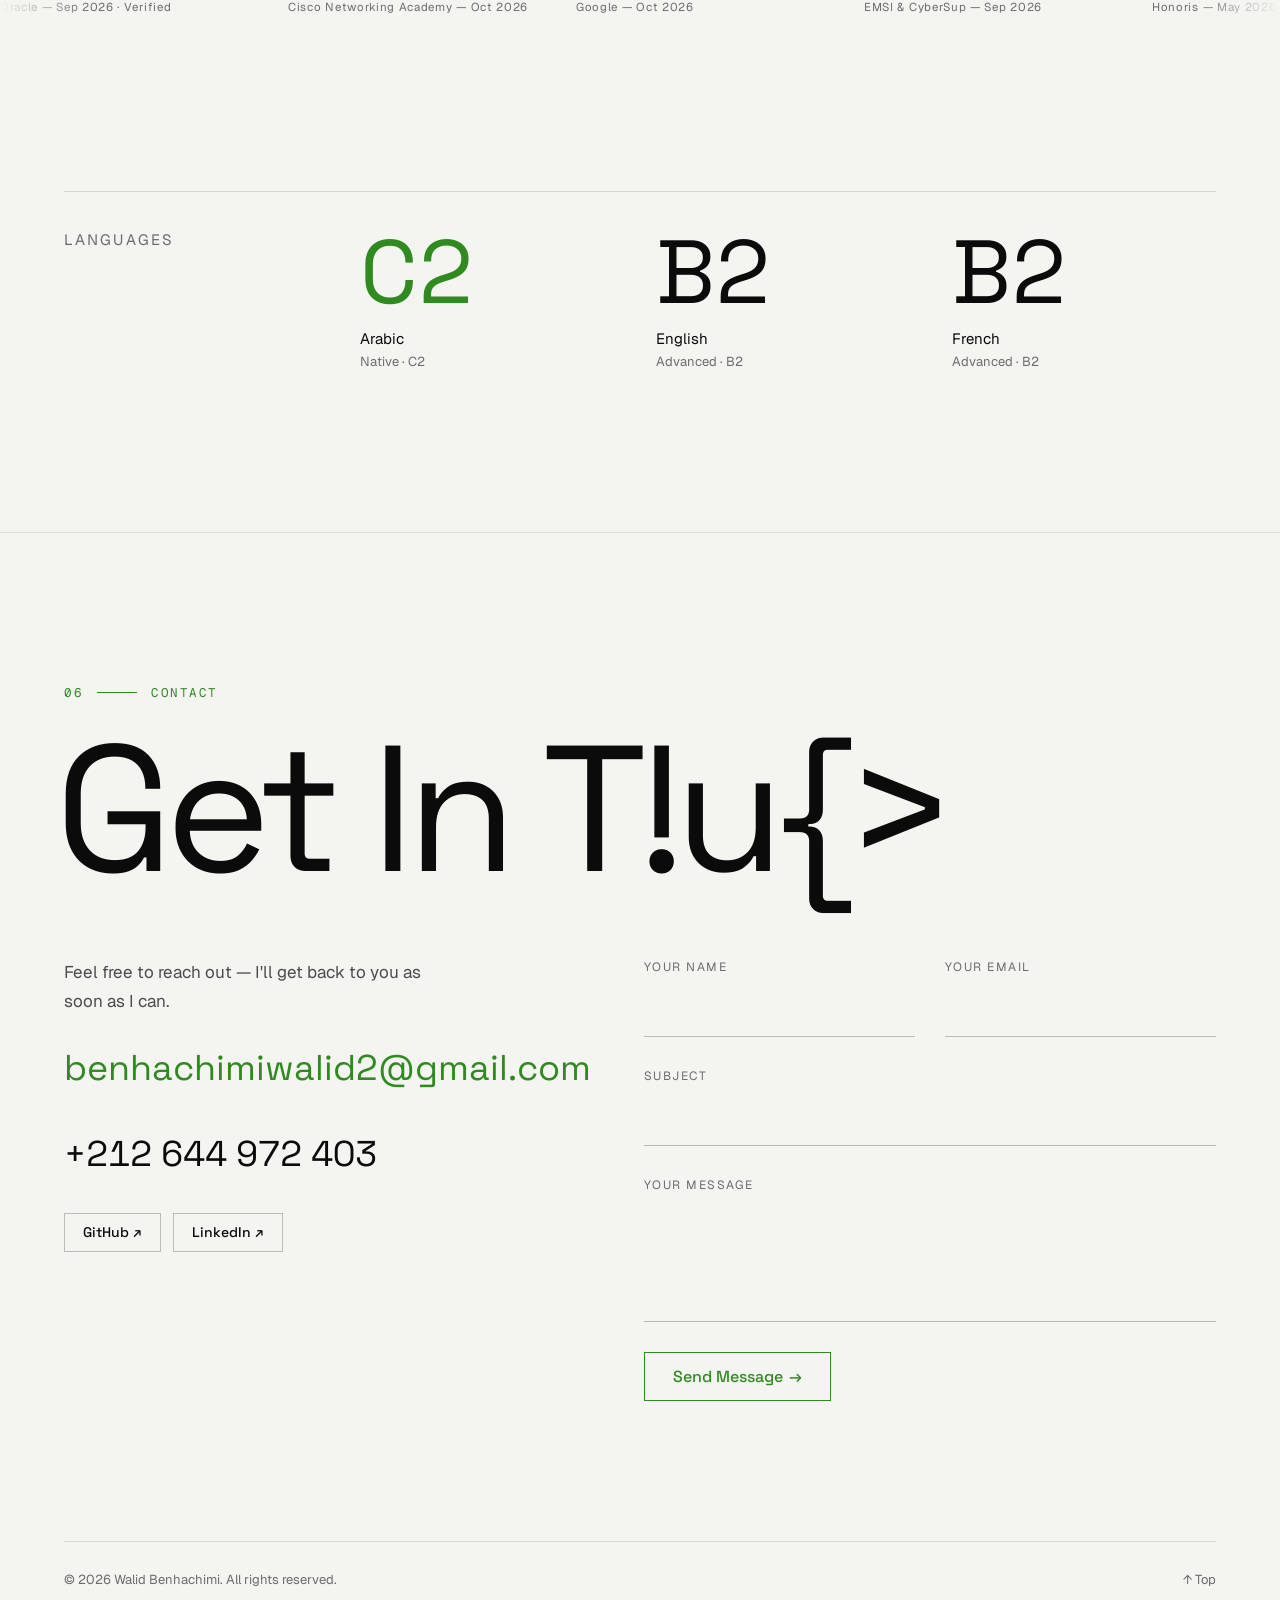
==== commit f54c1408: "Reframe WAF as OWASP Top 10 engine in CV and portfolio The WAF-Walkthrough OWASP Top 10 work (featur" ====
--- a/index.html
+++ b/index.html
@@ -308,6 +308,6 @@
   </div>
 </div>
 
-<script src="js/main.js?v=17" defer></script>
+<script src="js/main.js?v=18" defer></script>
 </body>
 </html>
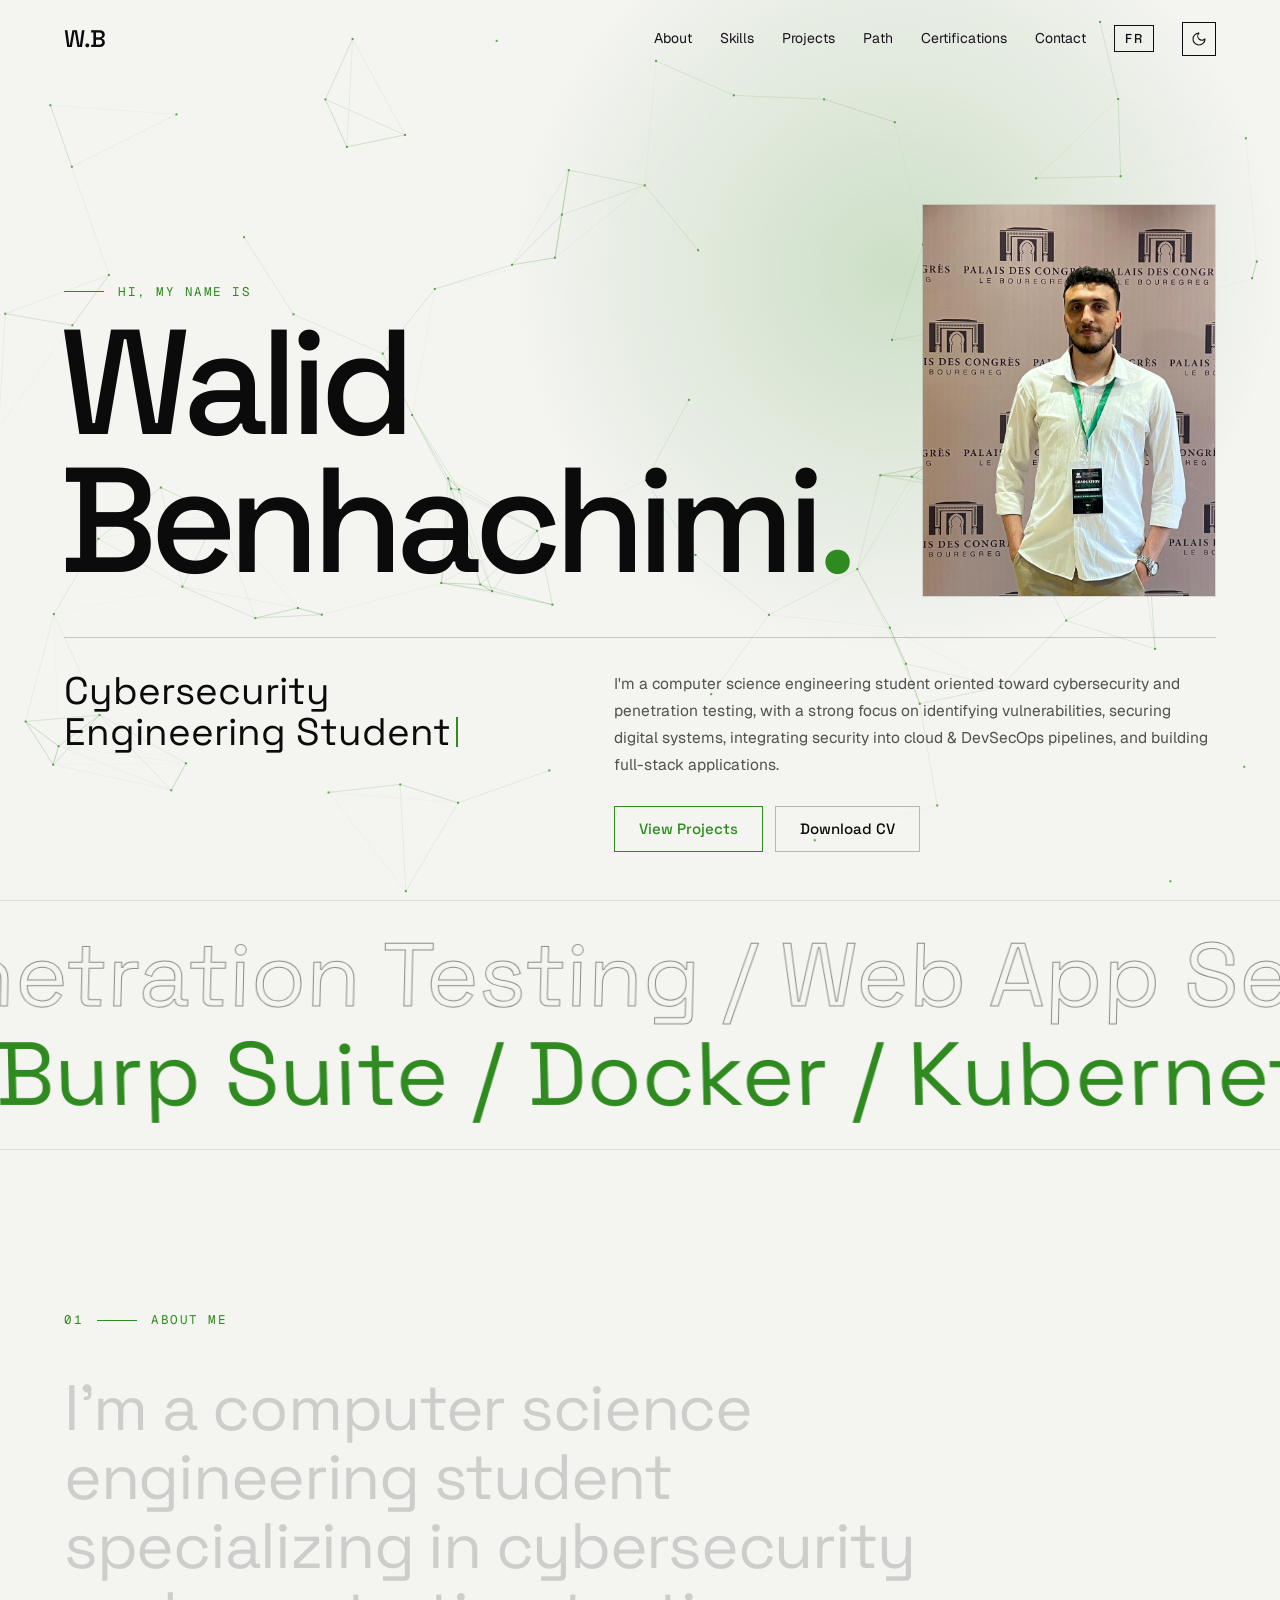
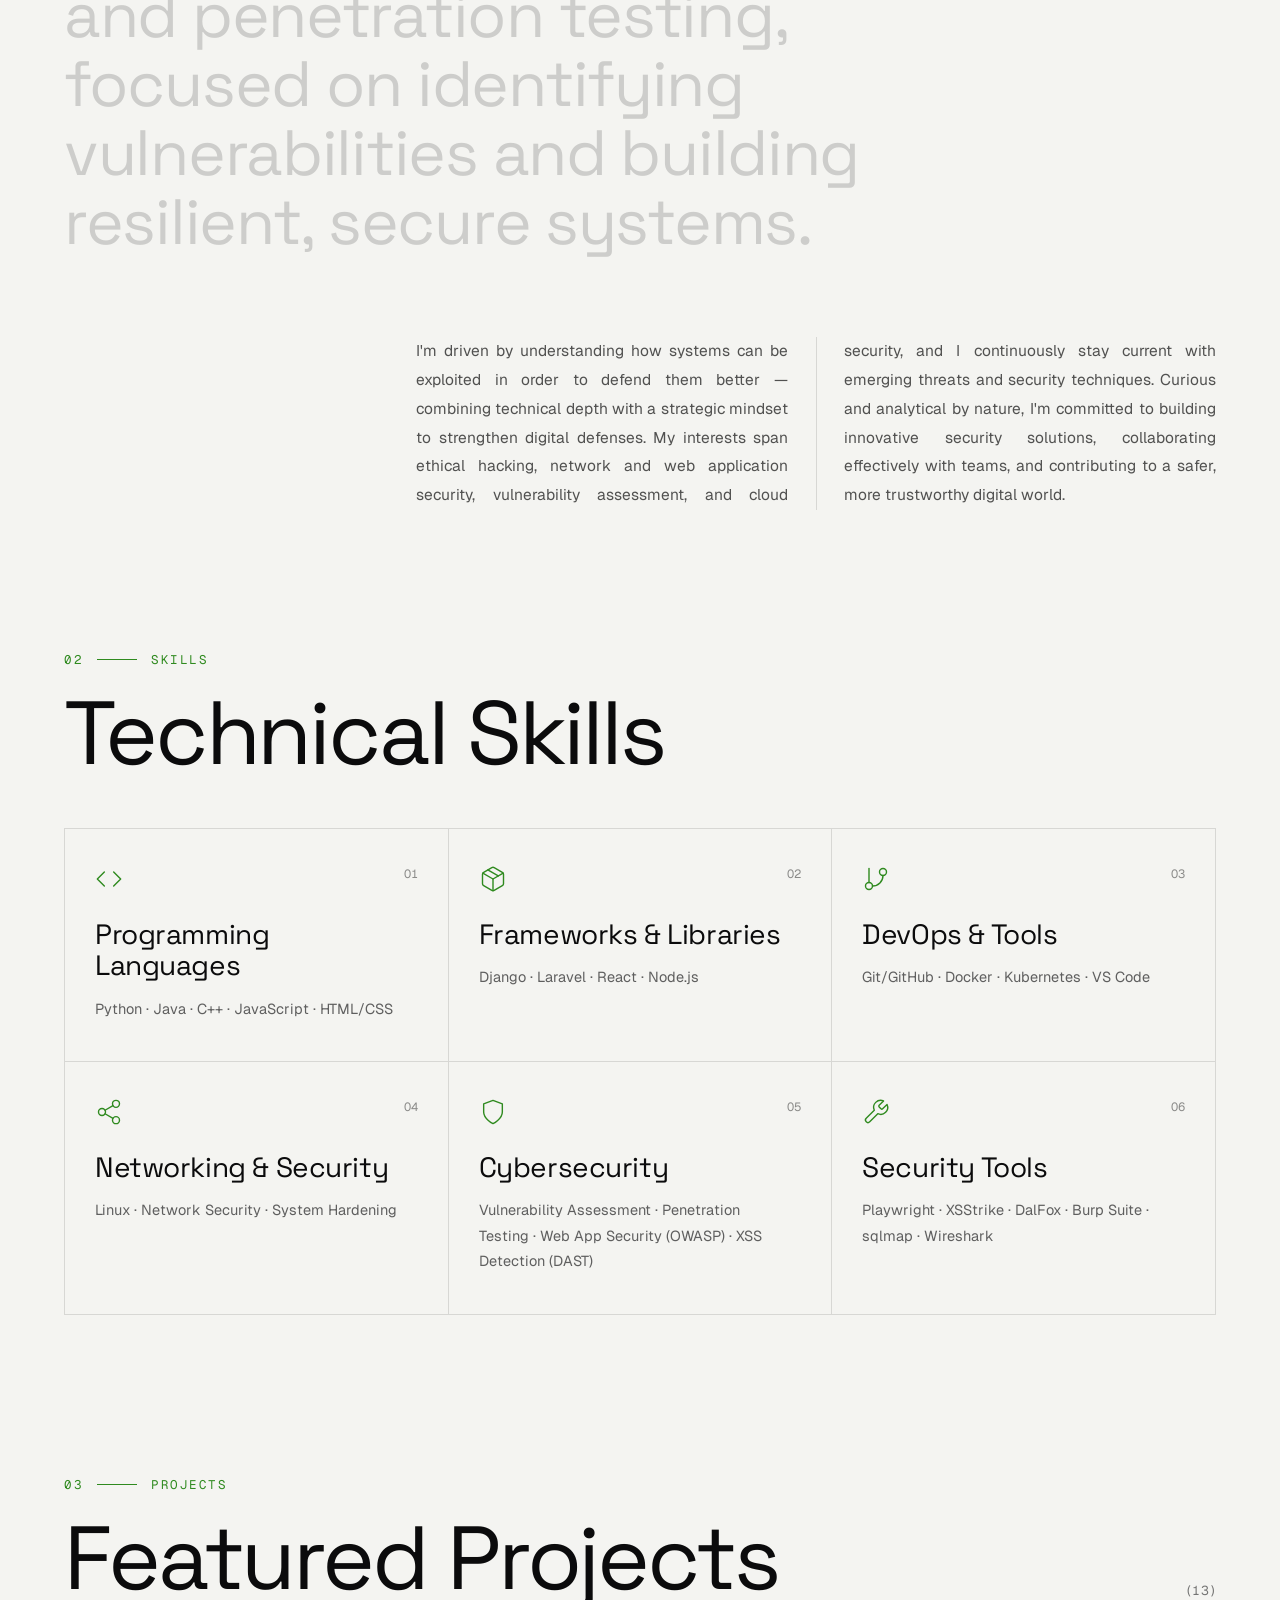
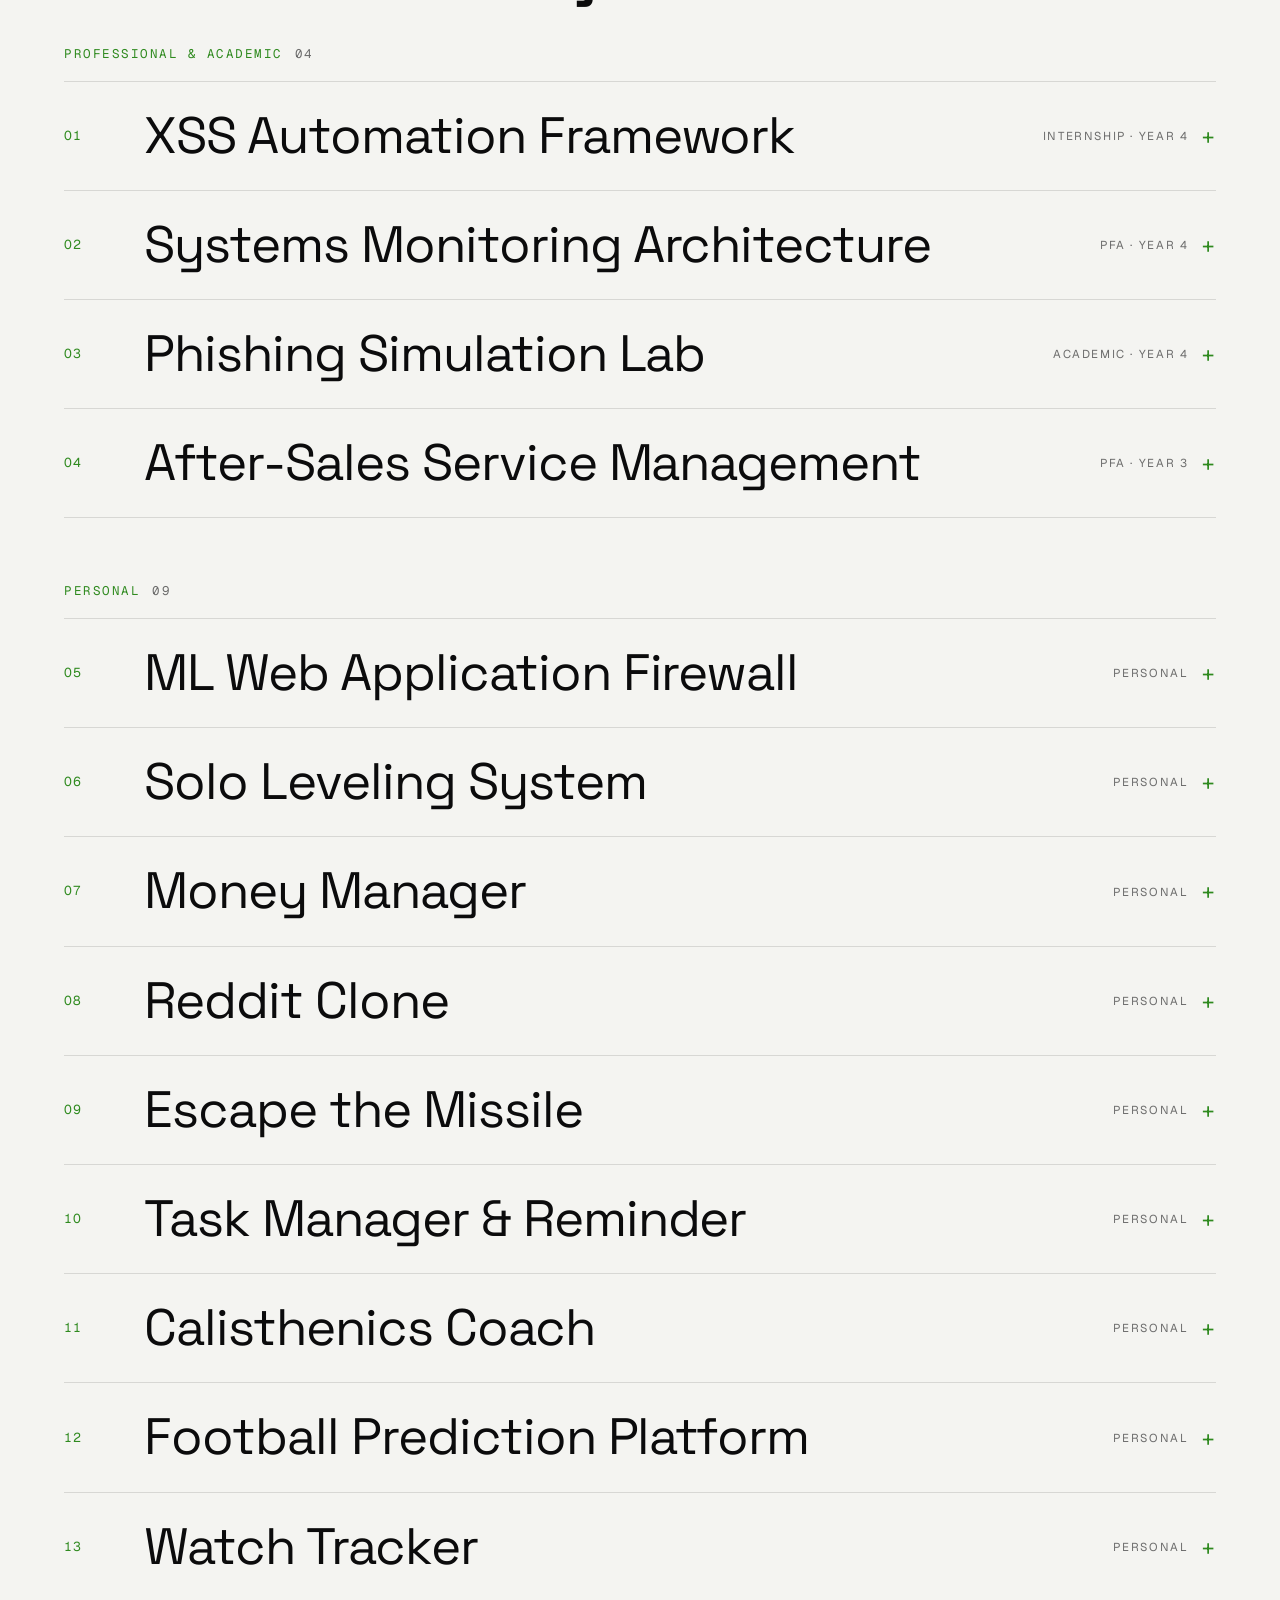
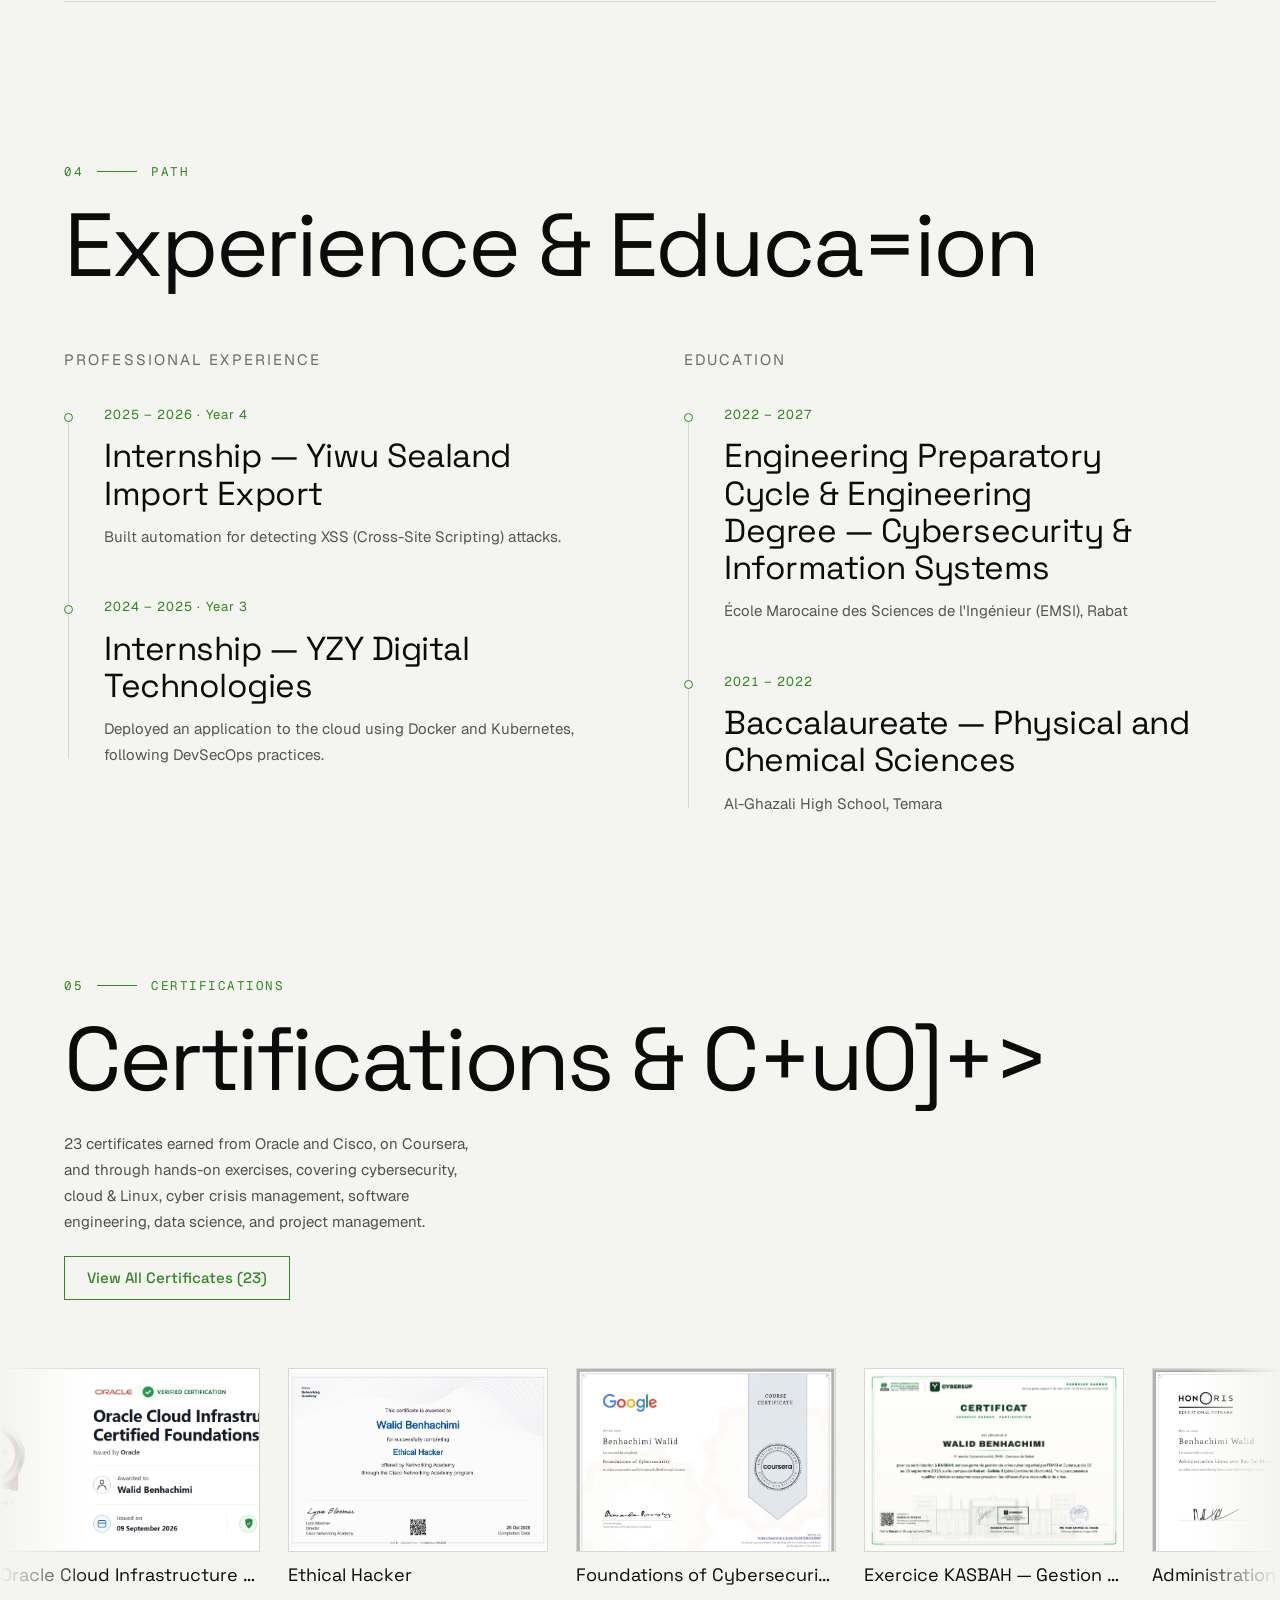
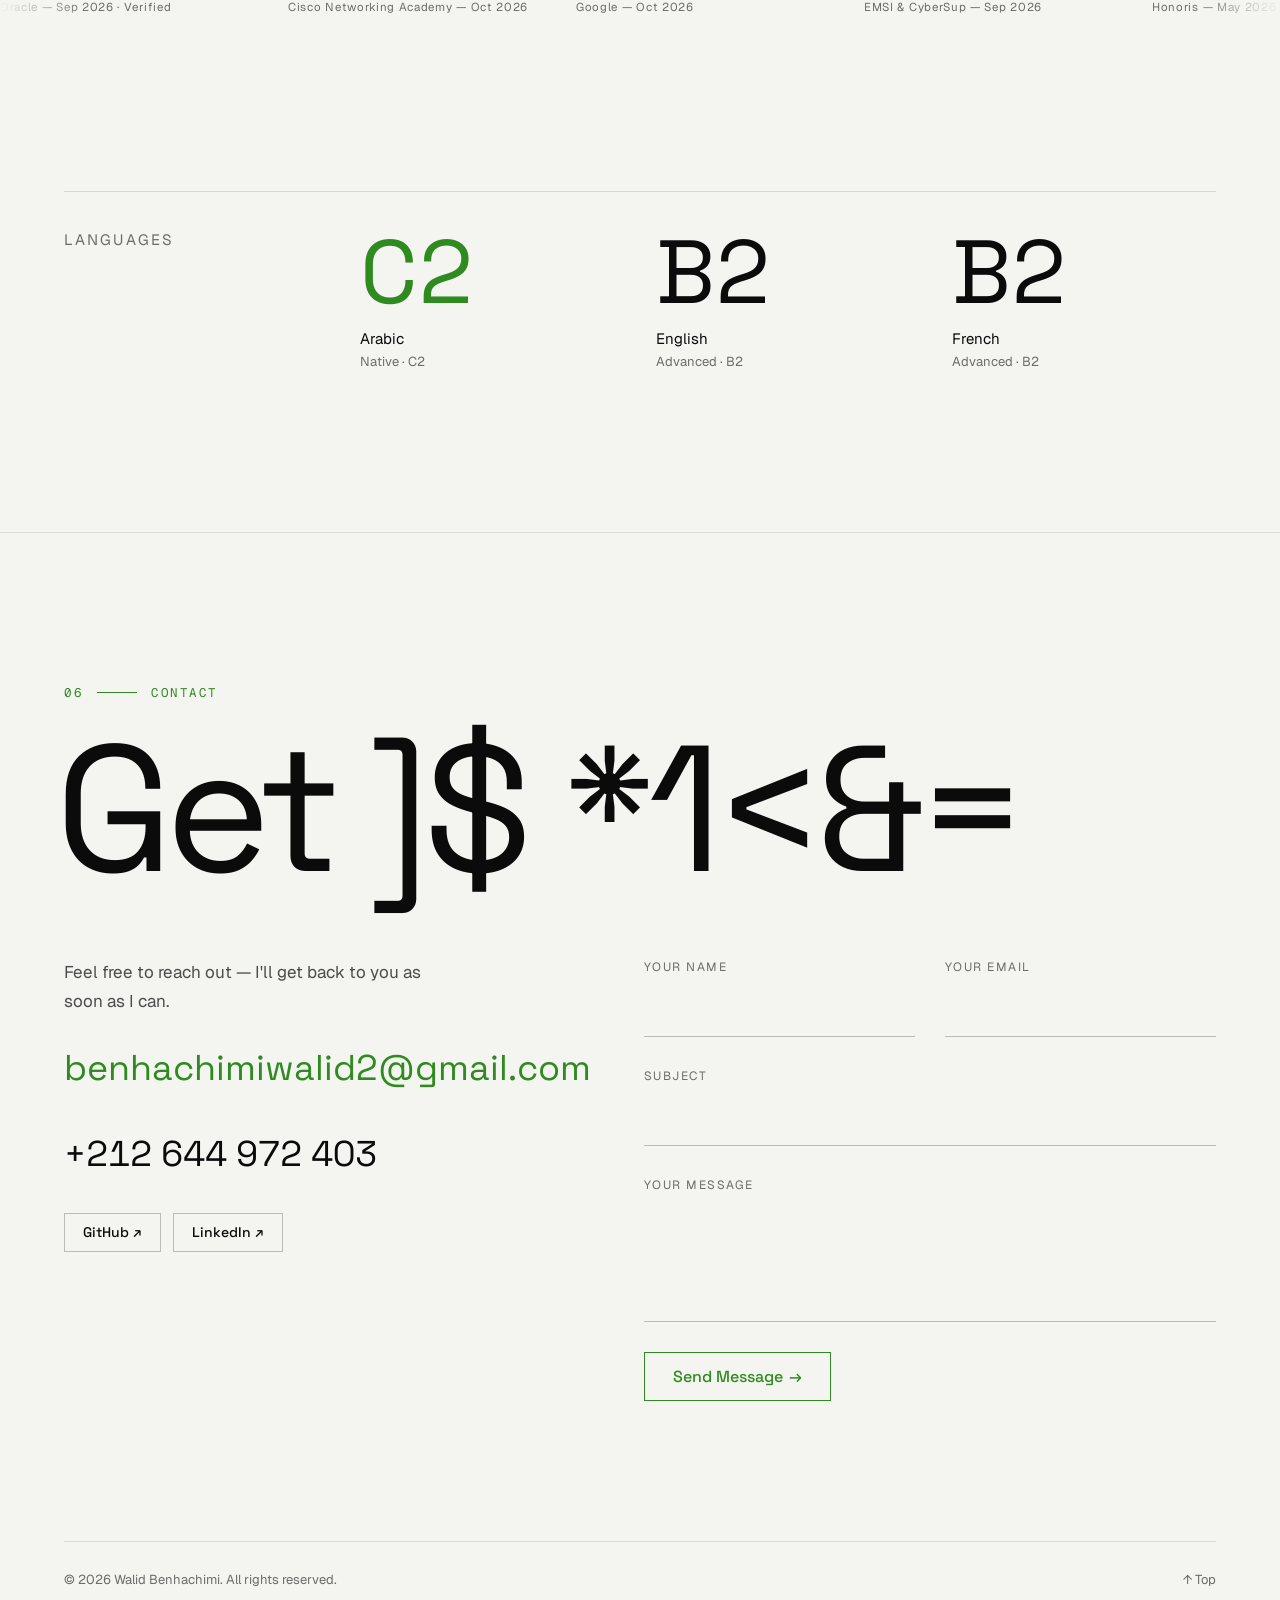
==== commit 83355283: "Align portfolio WAF description with reformed CV Rewrote the WAF card (EN + FR) to the reformed narr" ====
--- a/index.html
+++ b/index.html
@@ -308,6 +308,6 @@
   </div>
 </div>
 
-<script src="js/main.js?v=18" defer></script>
+<script src="js/main.js?v=19" defer></script>
 </body>
 </html>
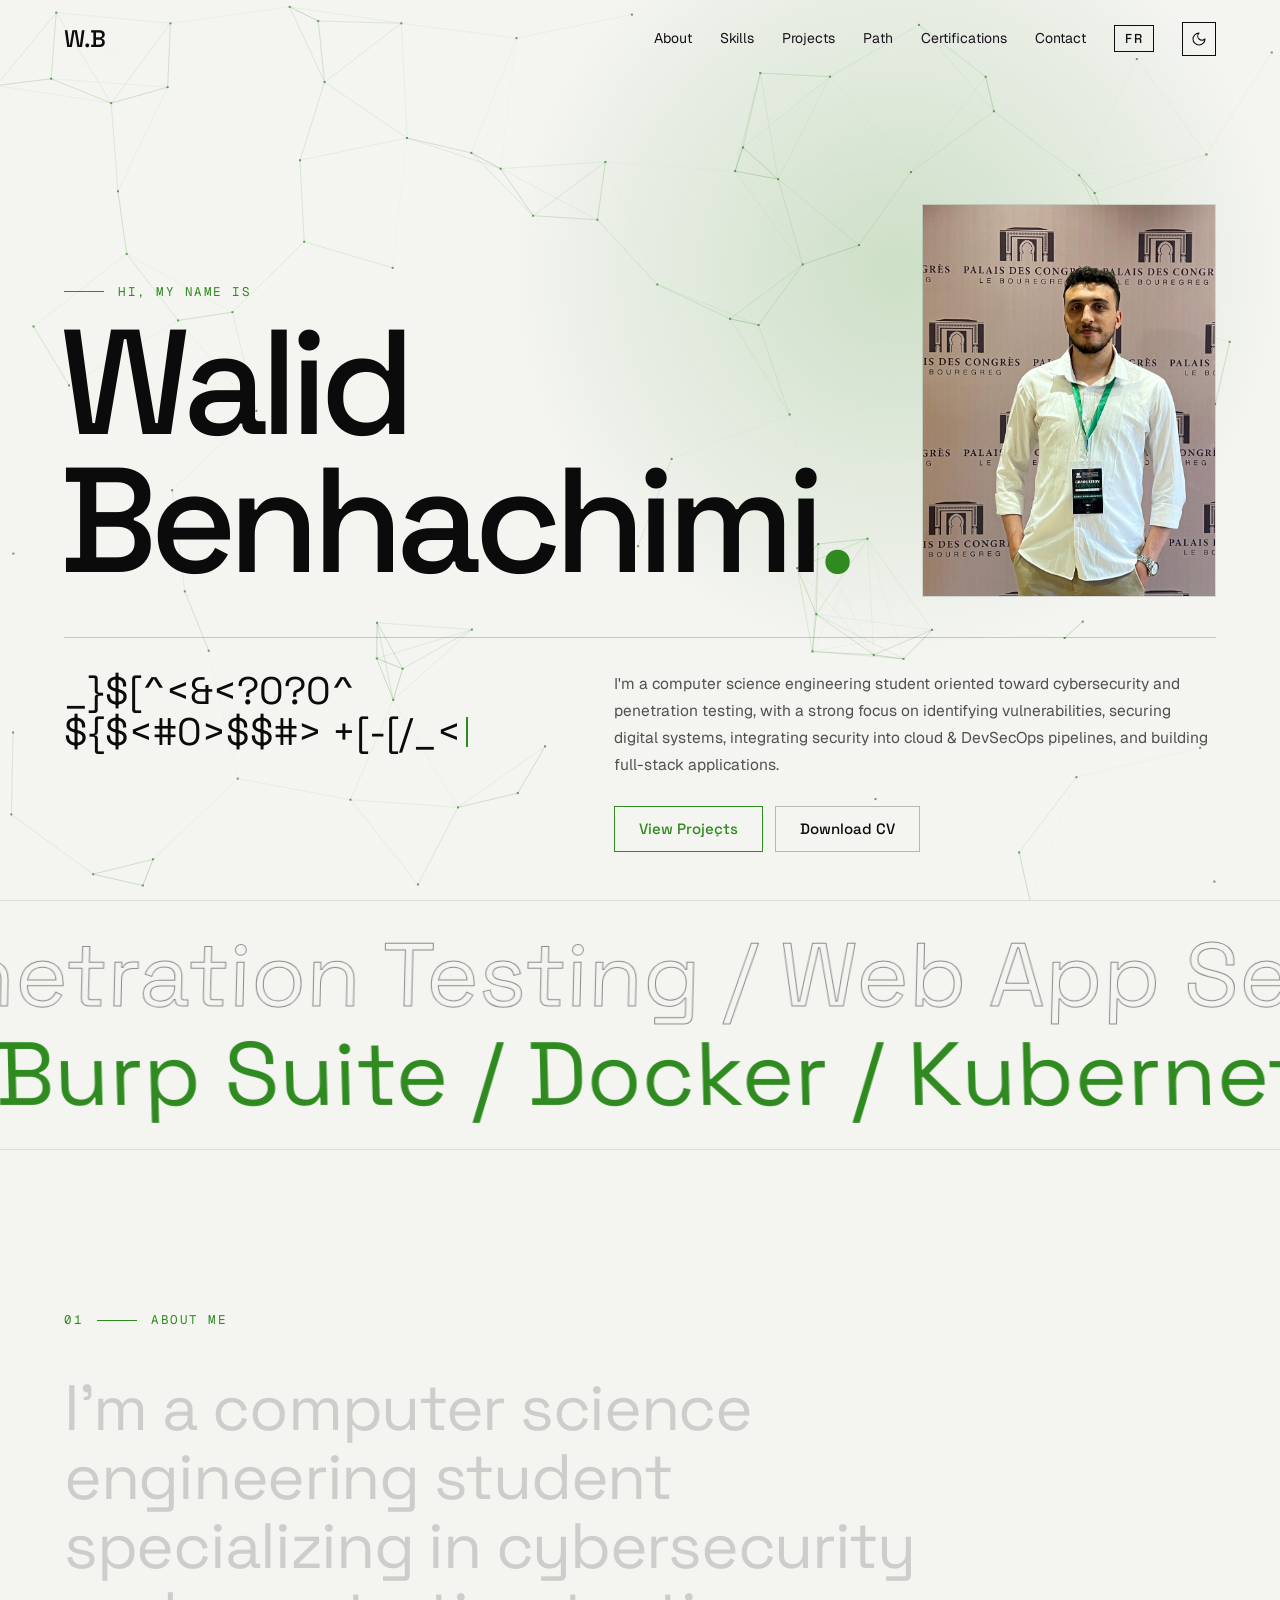
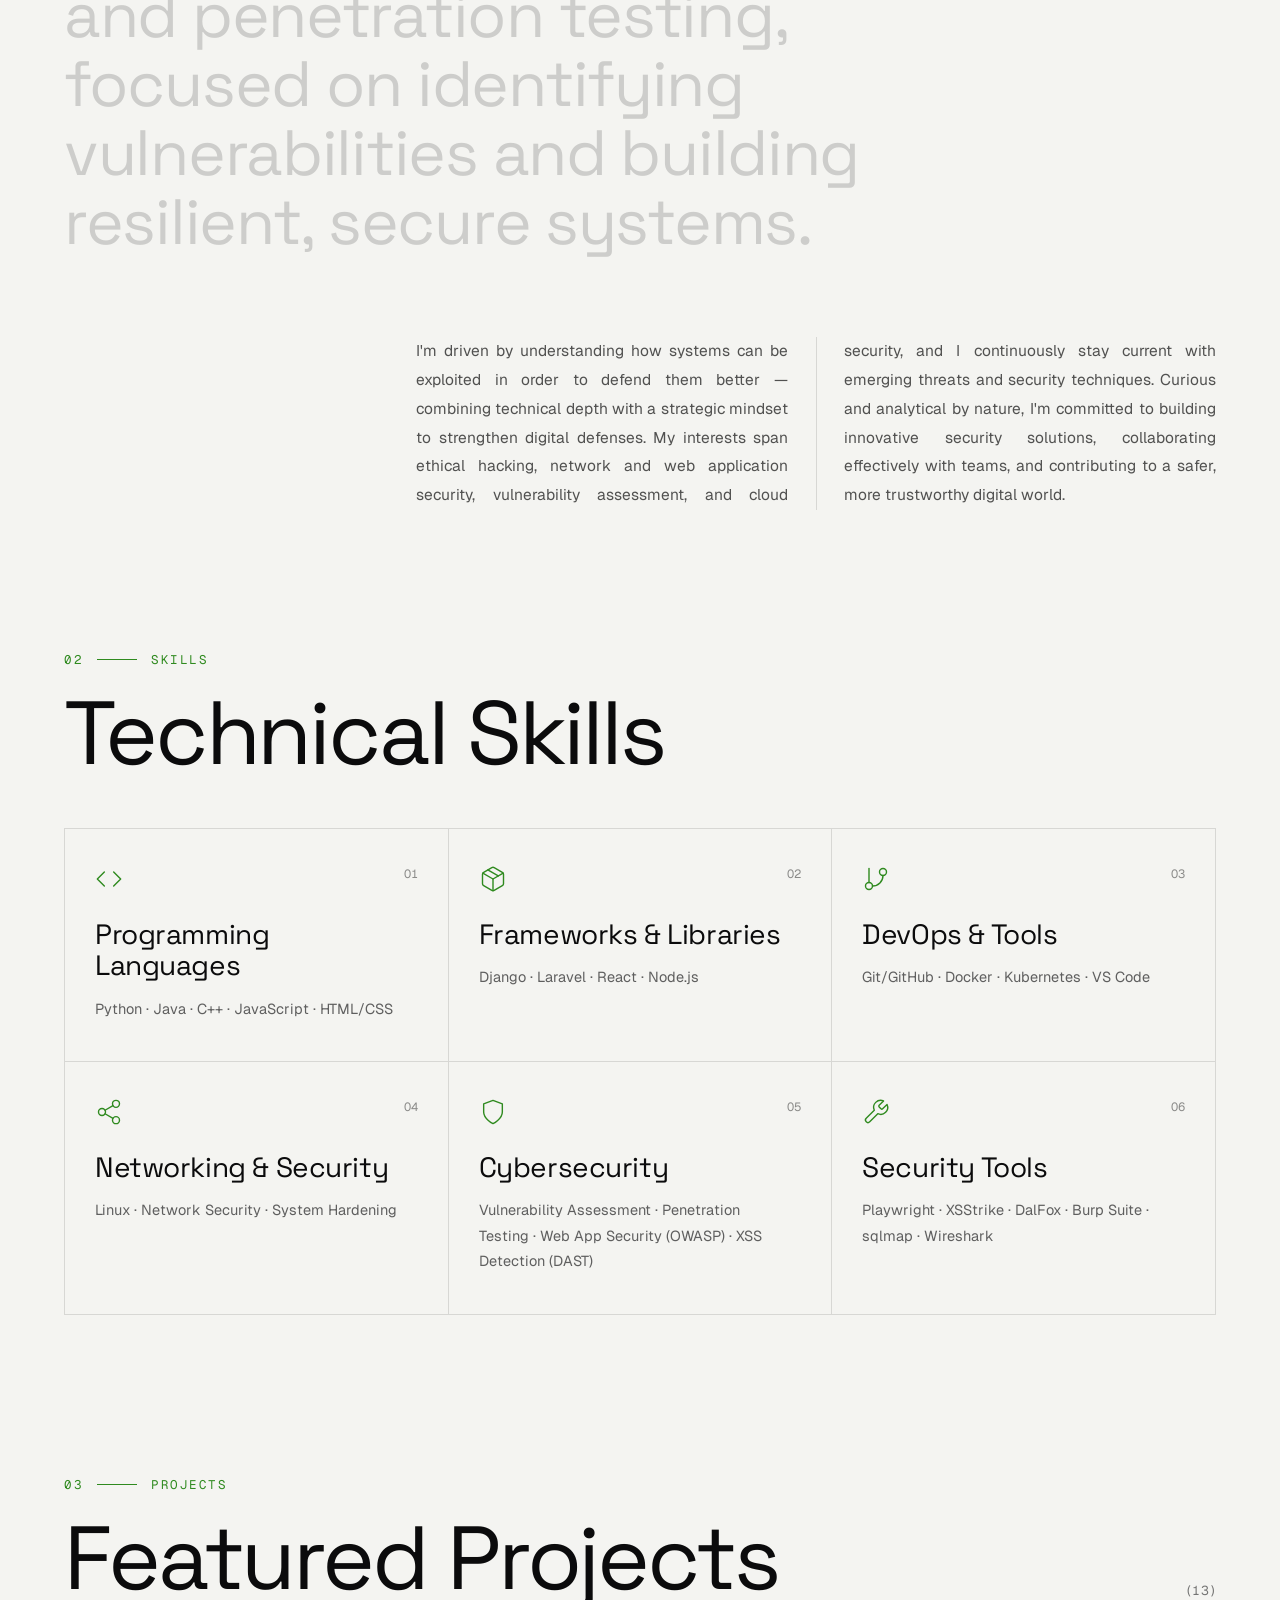
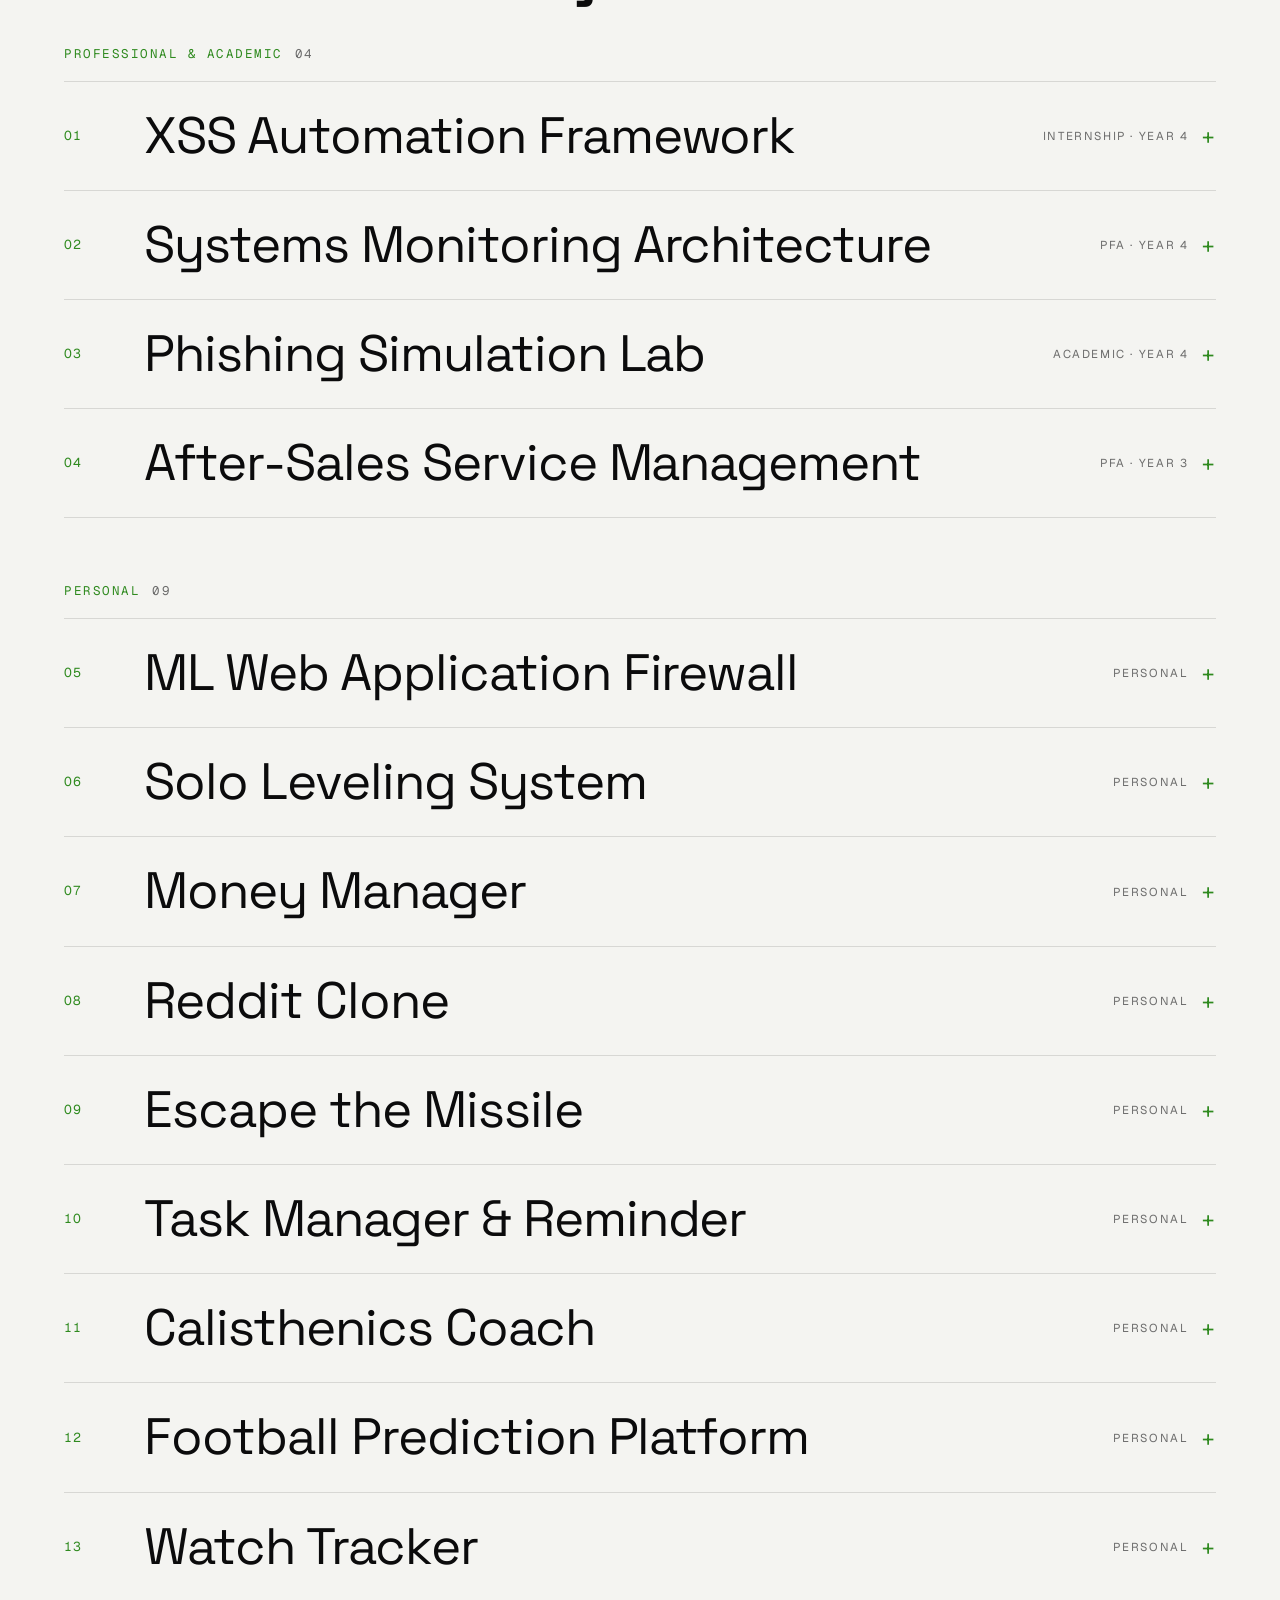
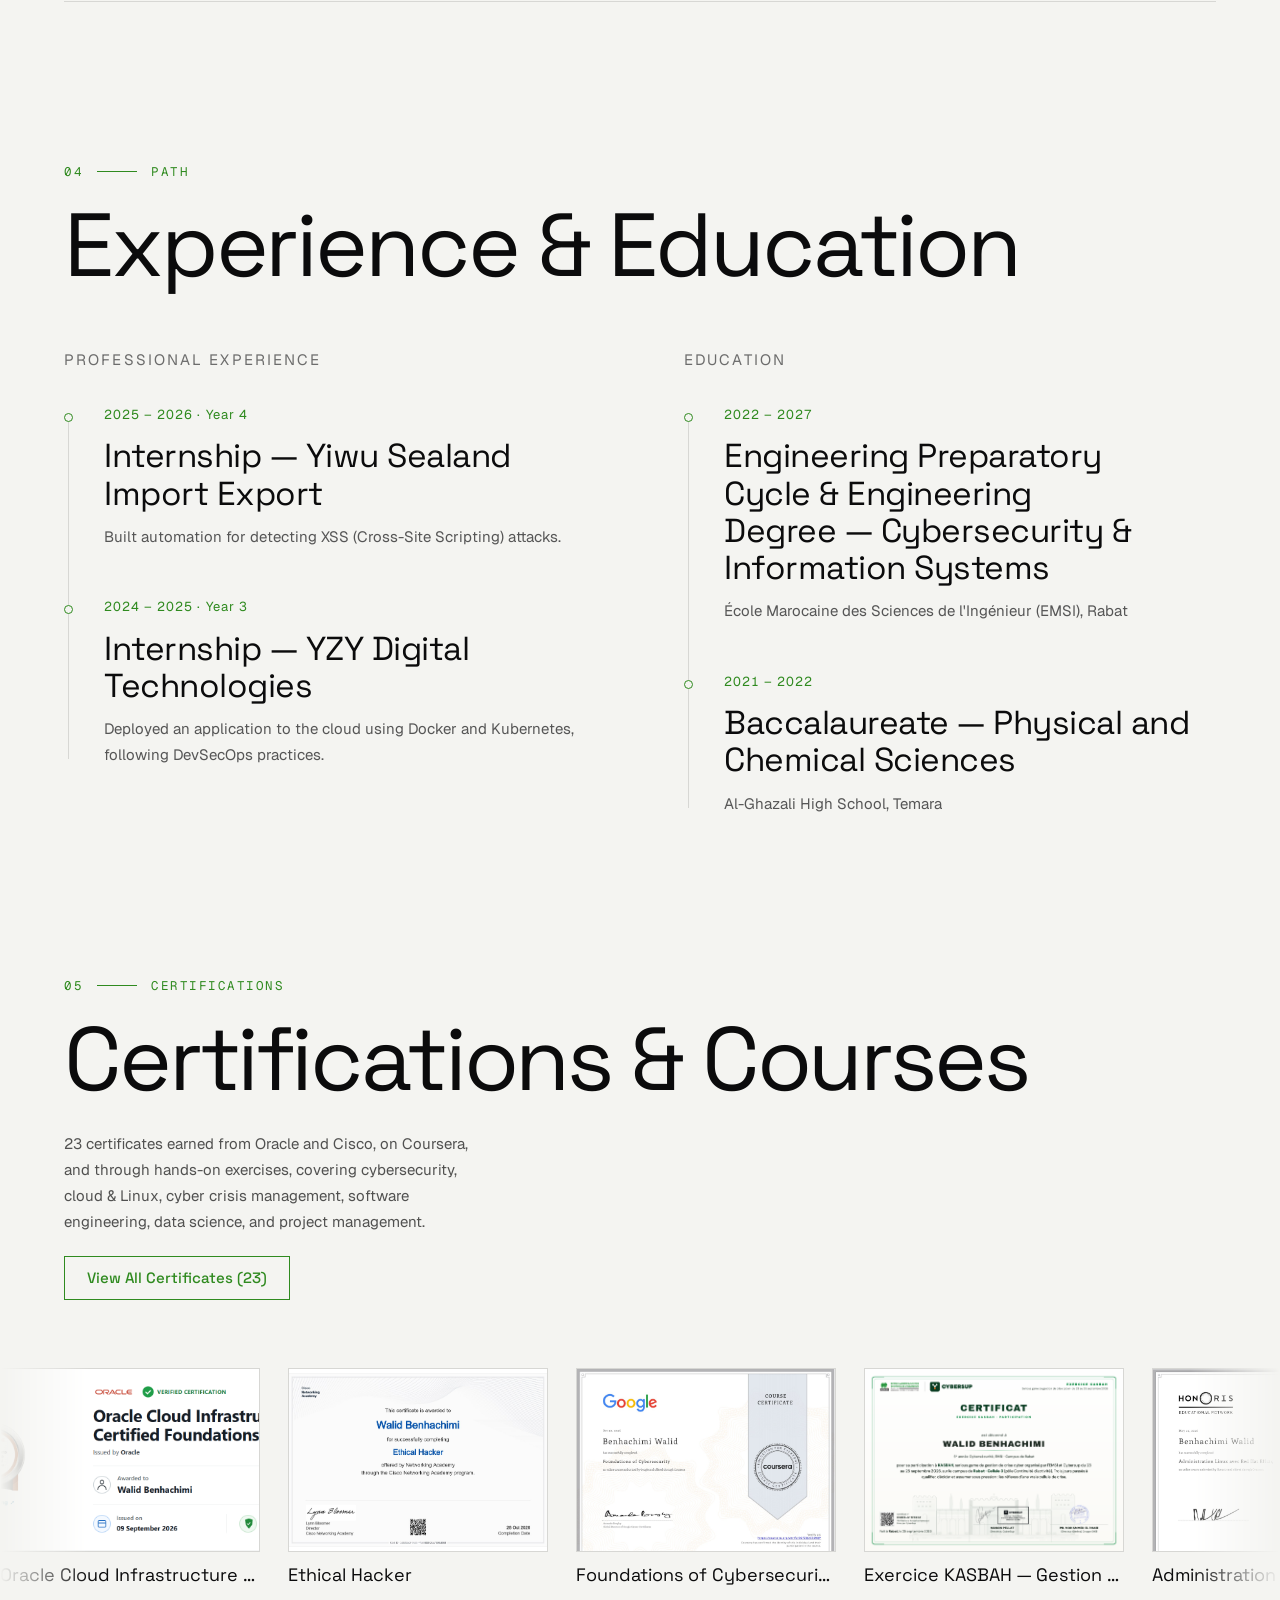
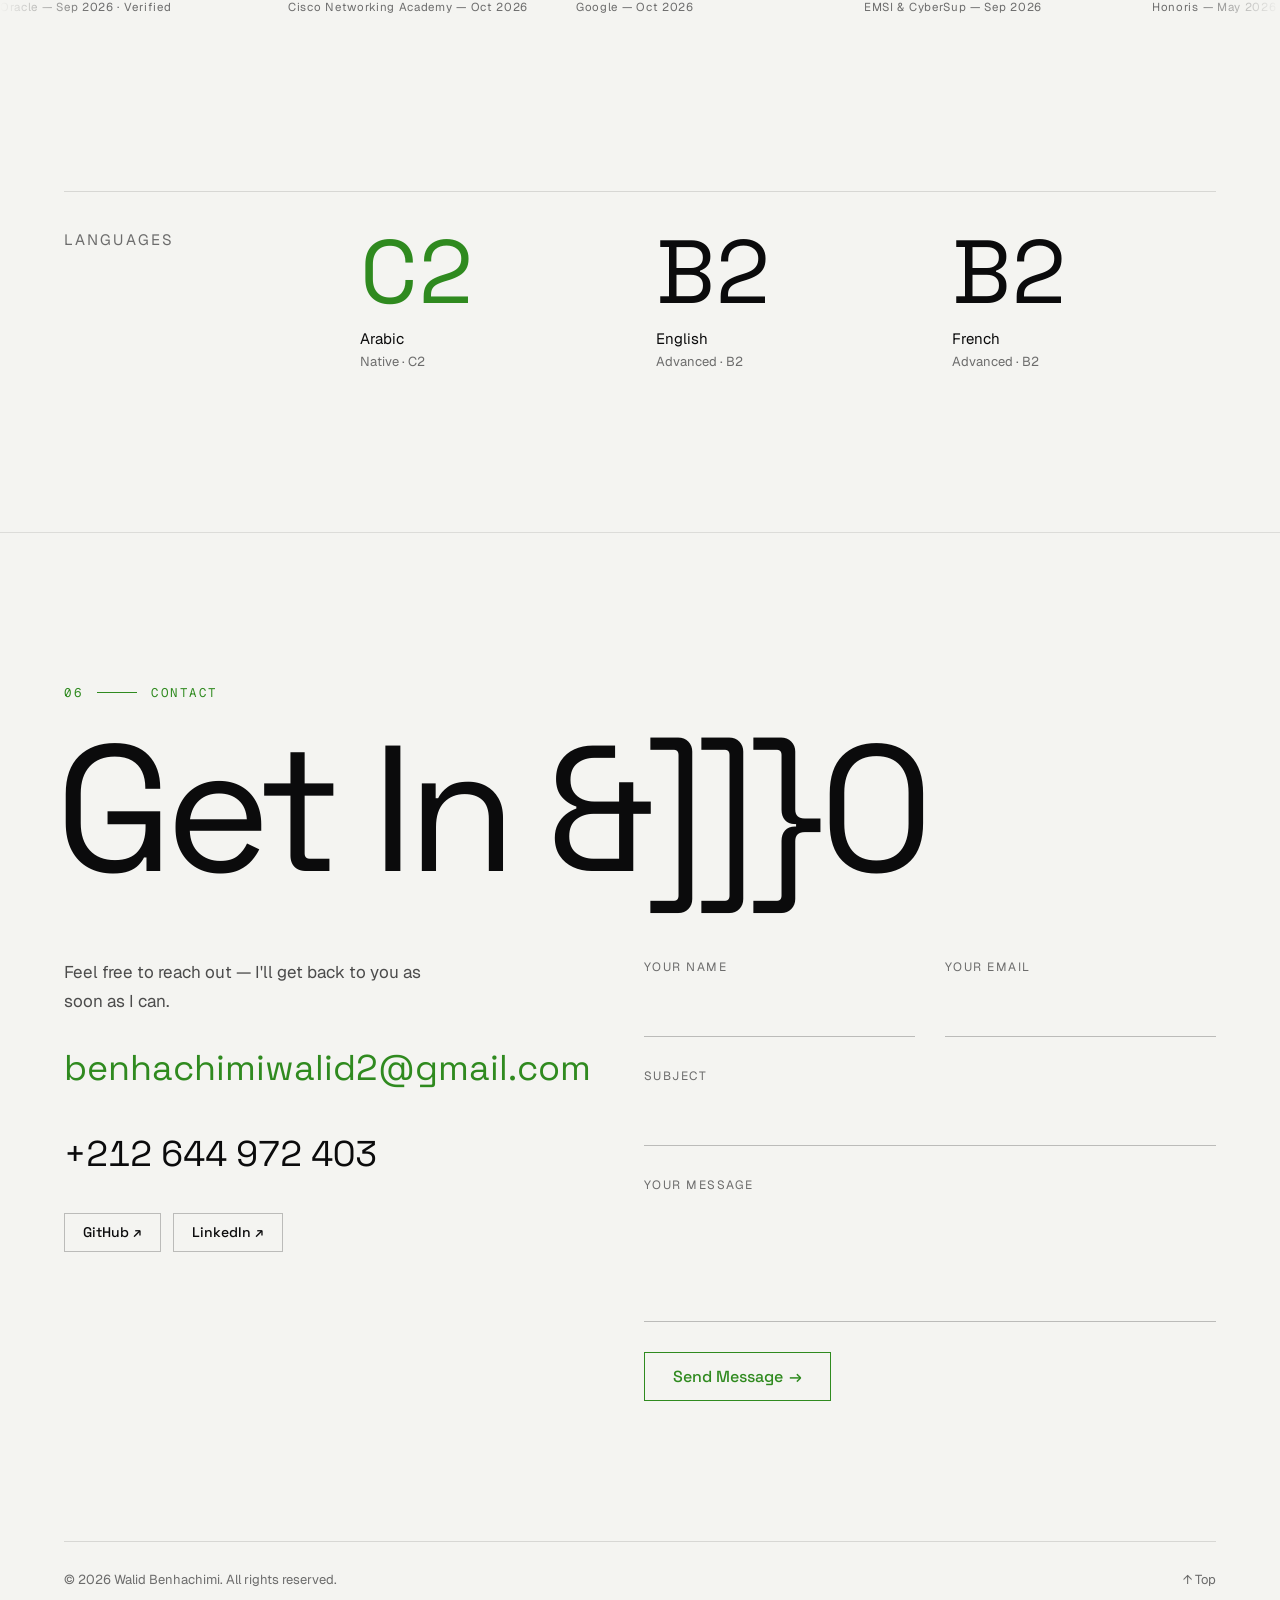
==== commit ce811d20: "Drop WAF performance stats from portfolio to match CV Removed the metrics (~0.14 ms scoring, 99.6% a" ====
--- a/index.html
+++ b/index.html
@@ -308,6 +308,6 @@
   </div>
 </div>
 
-<script src="js/main.js?v=19" defer></script>
+<script src="js/main.js?v=20" defer></script>
 </body>
 </html>
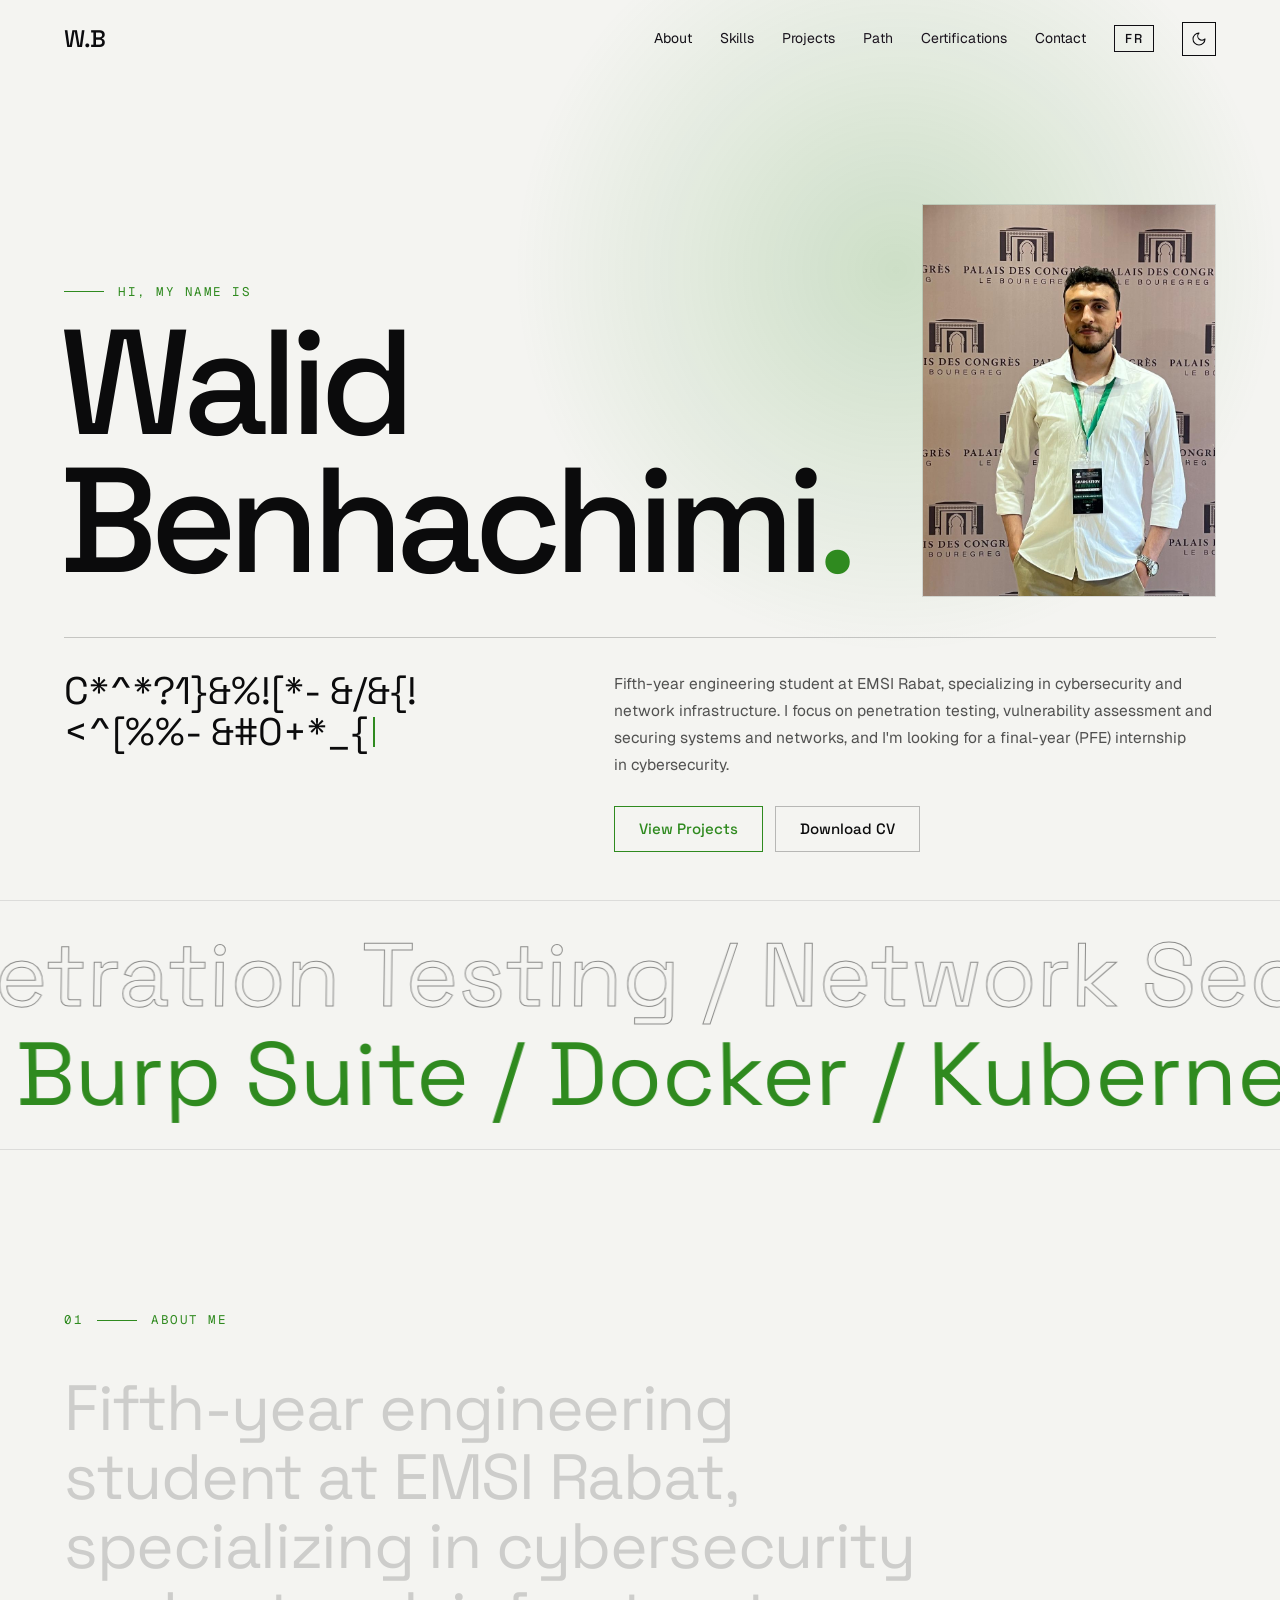
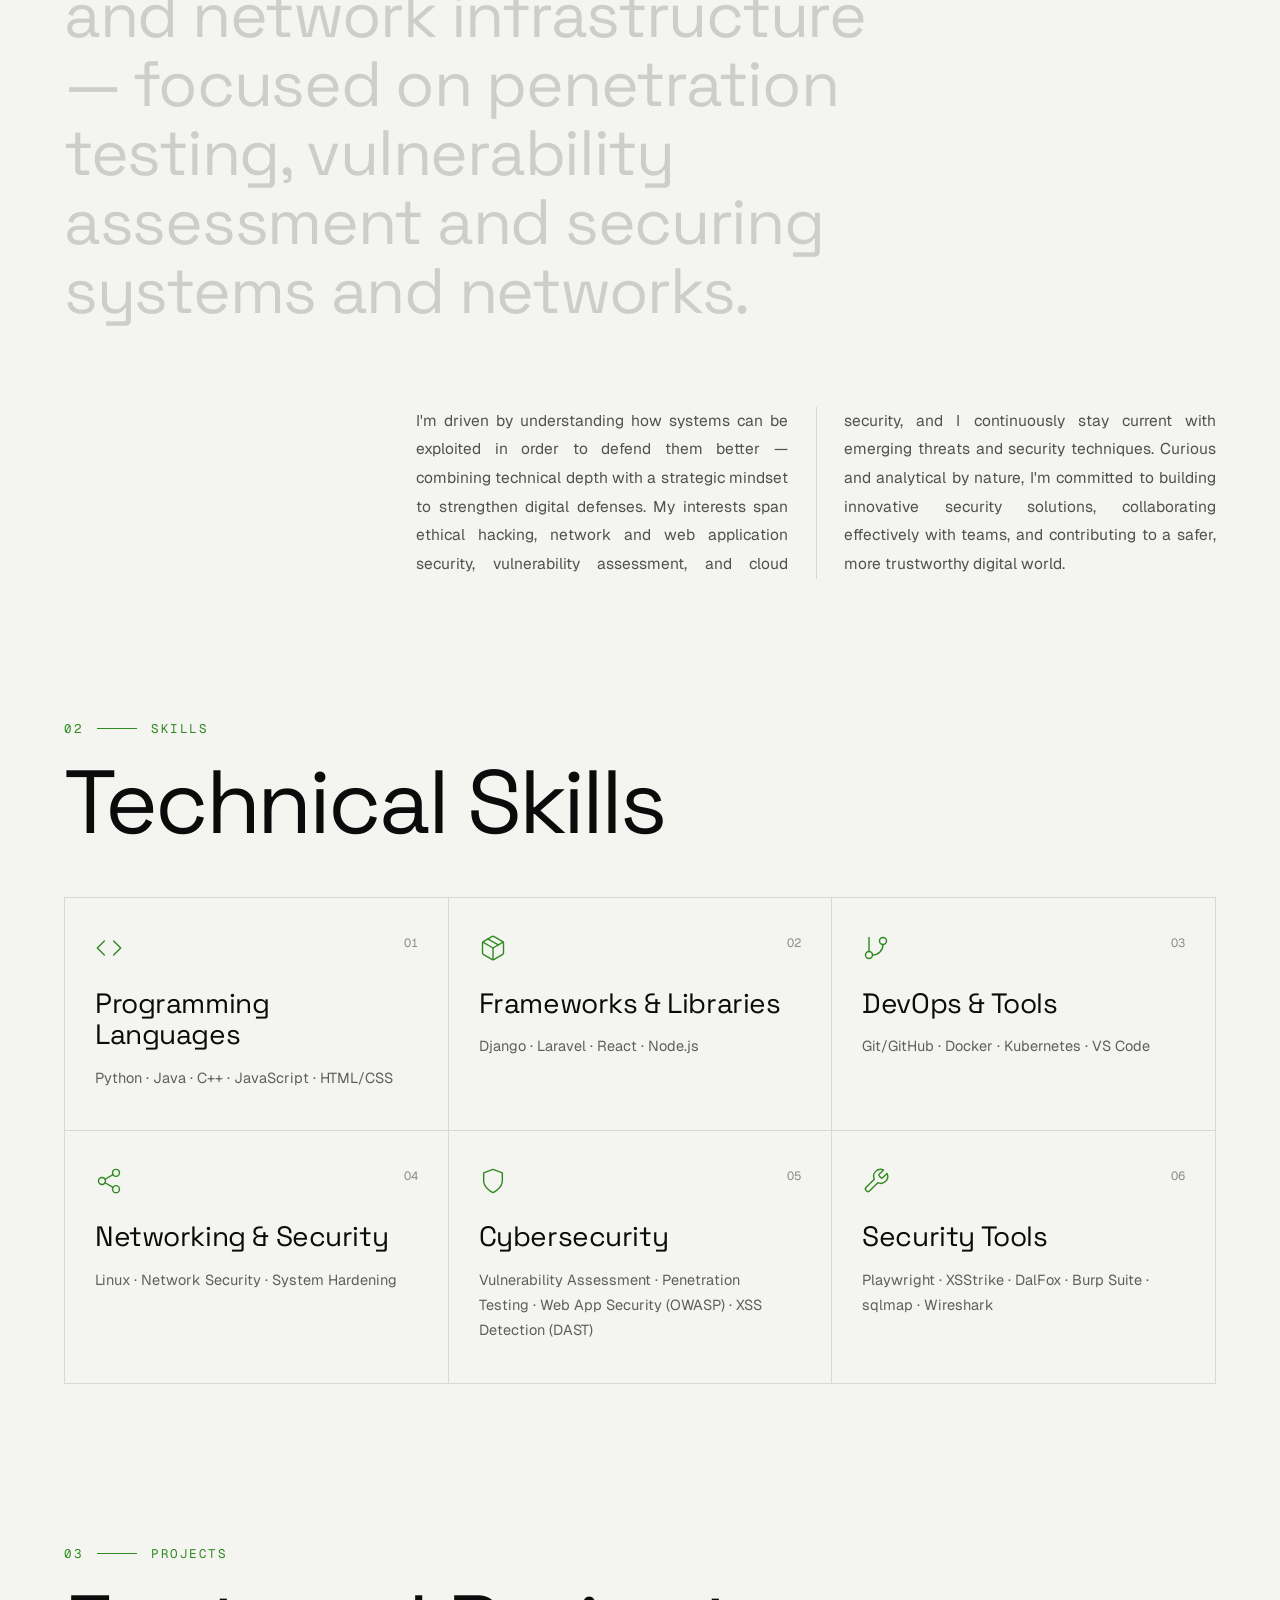
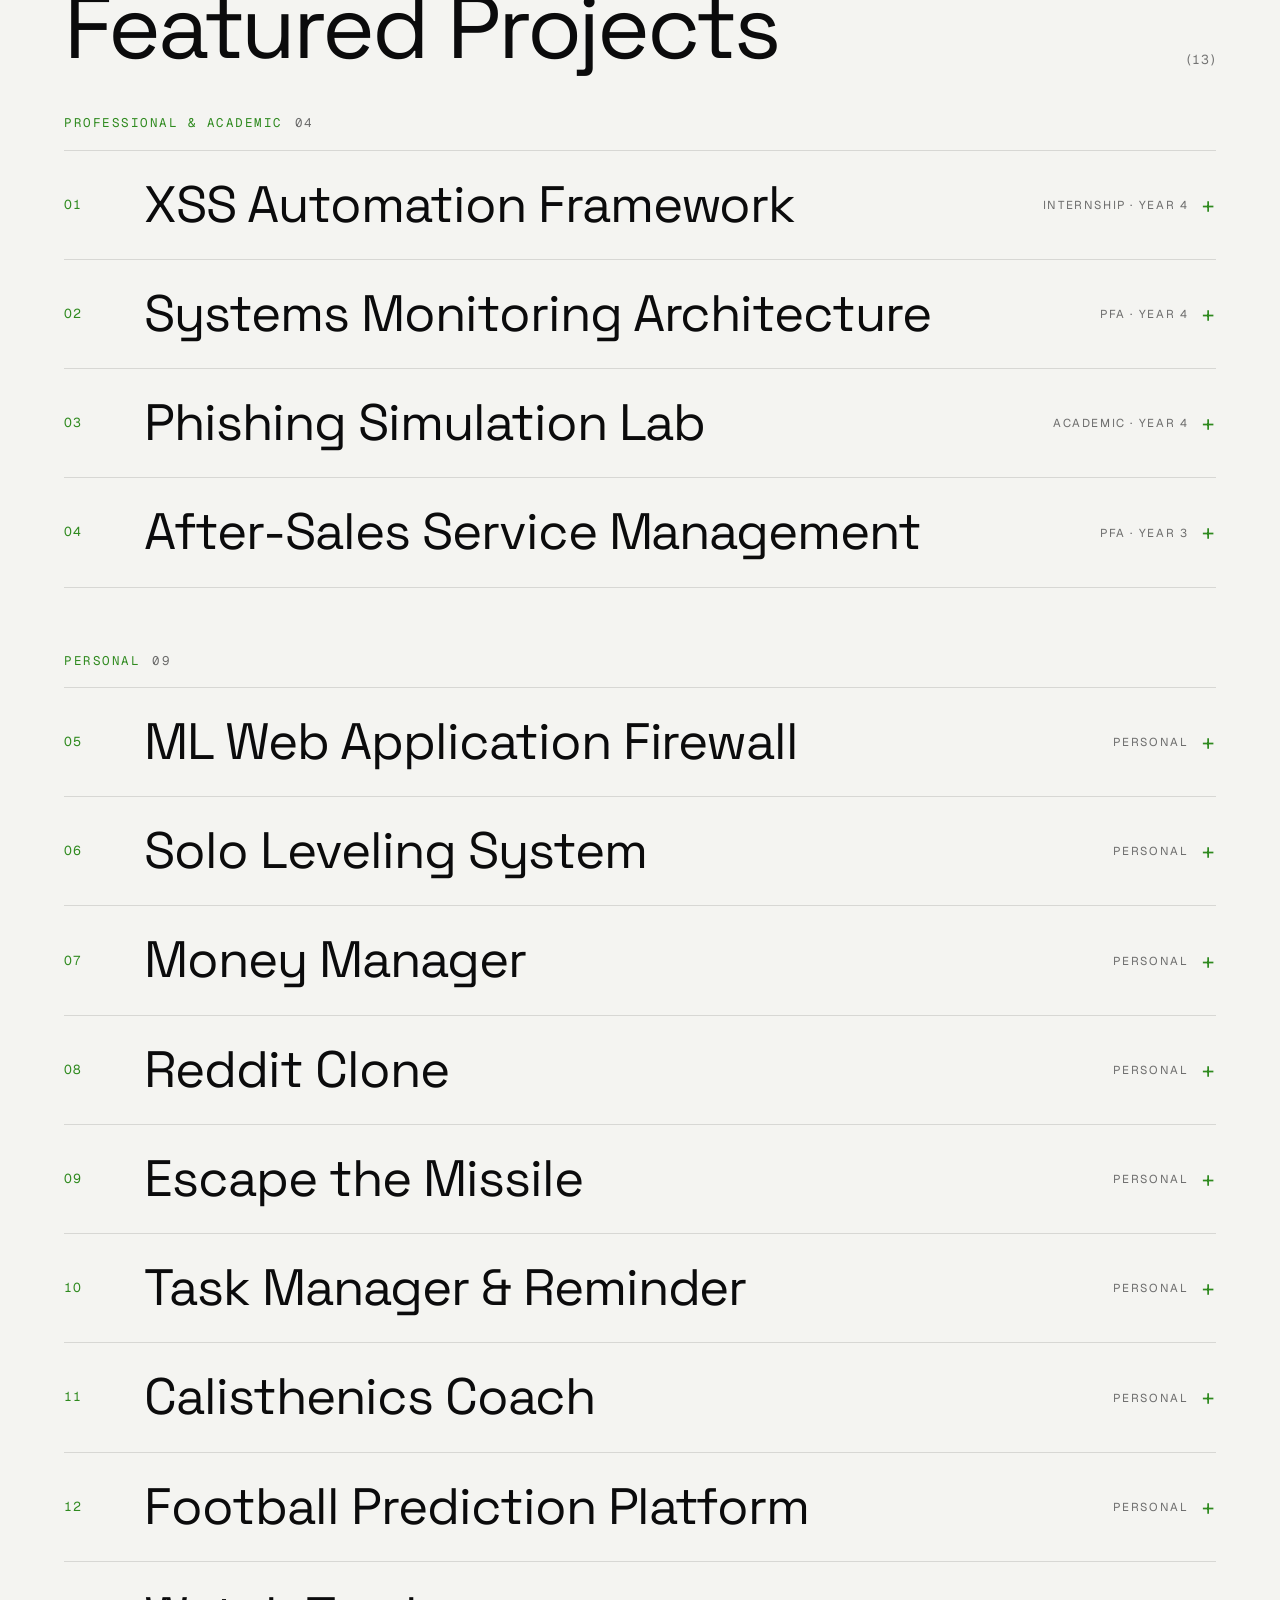
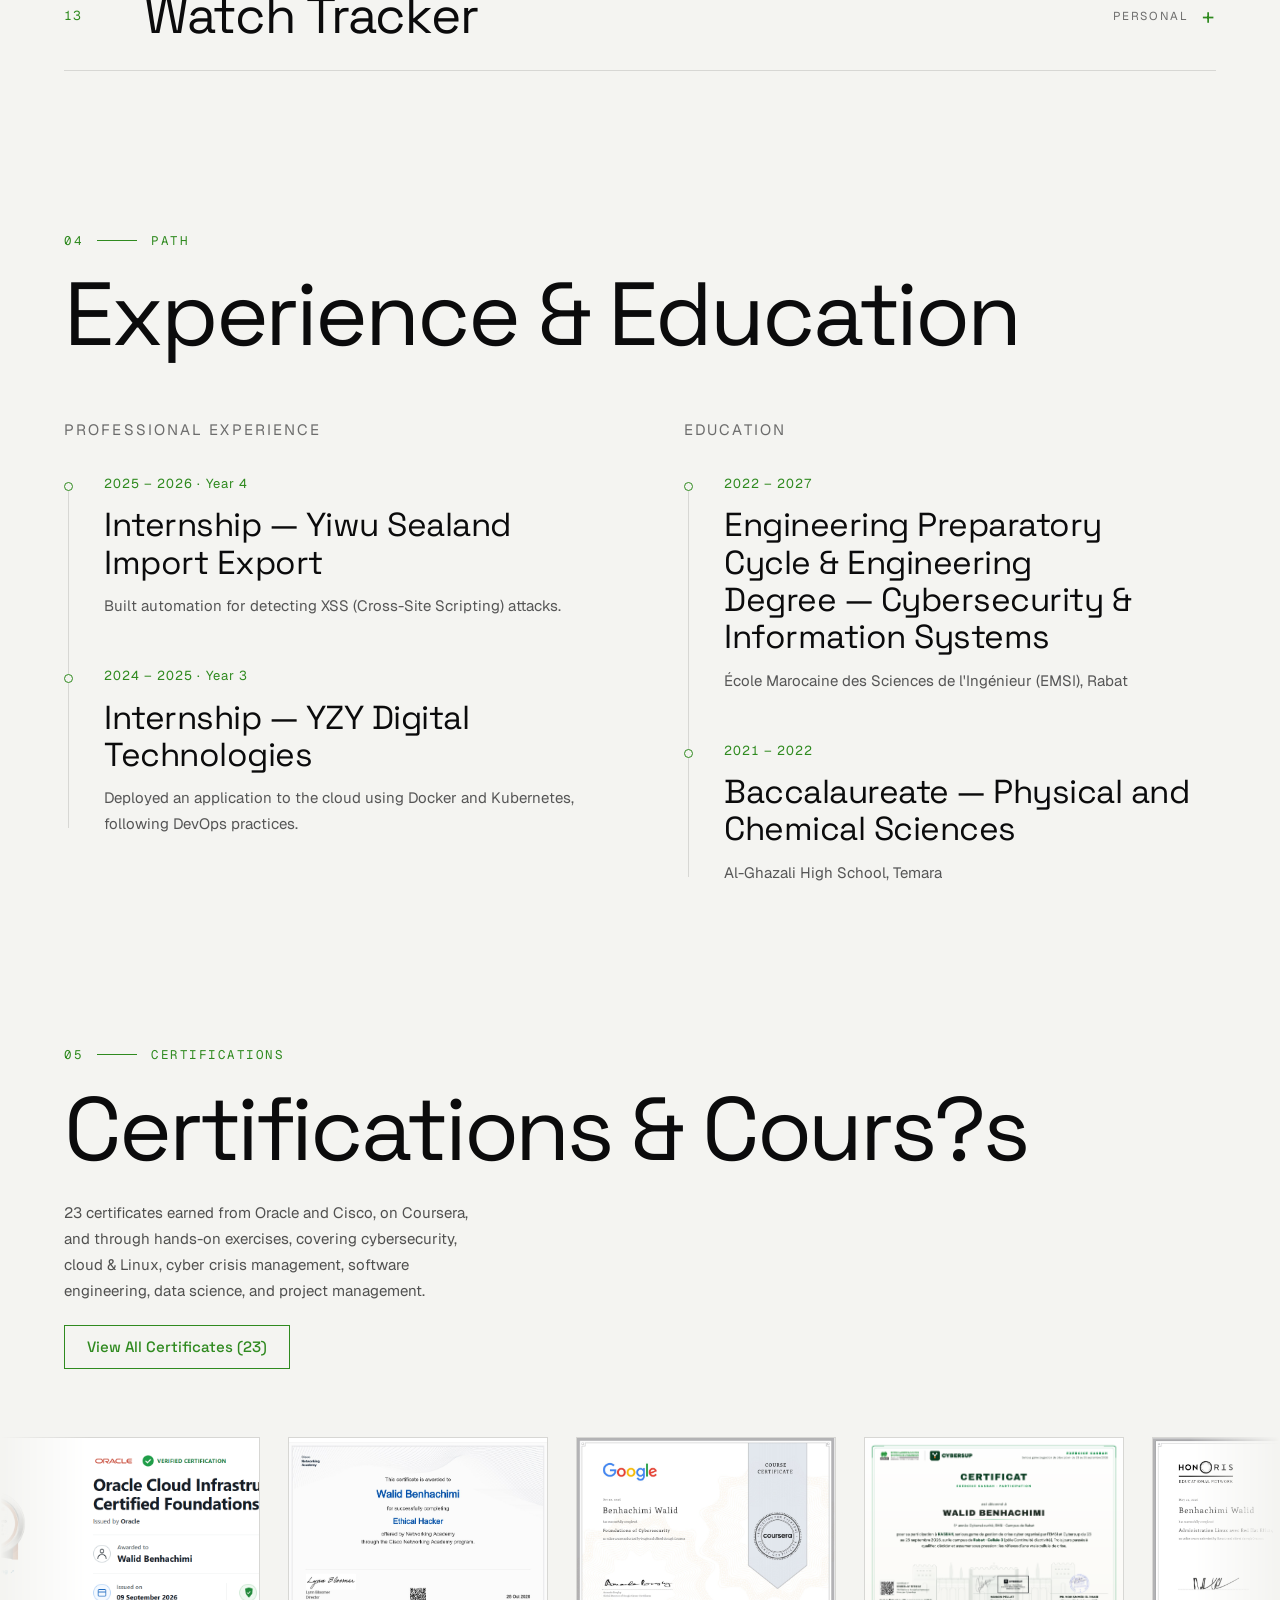
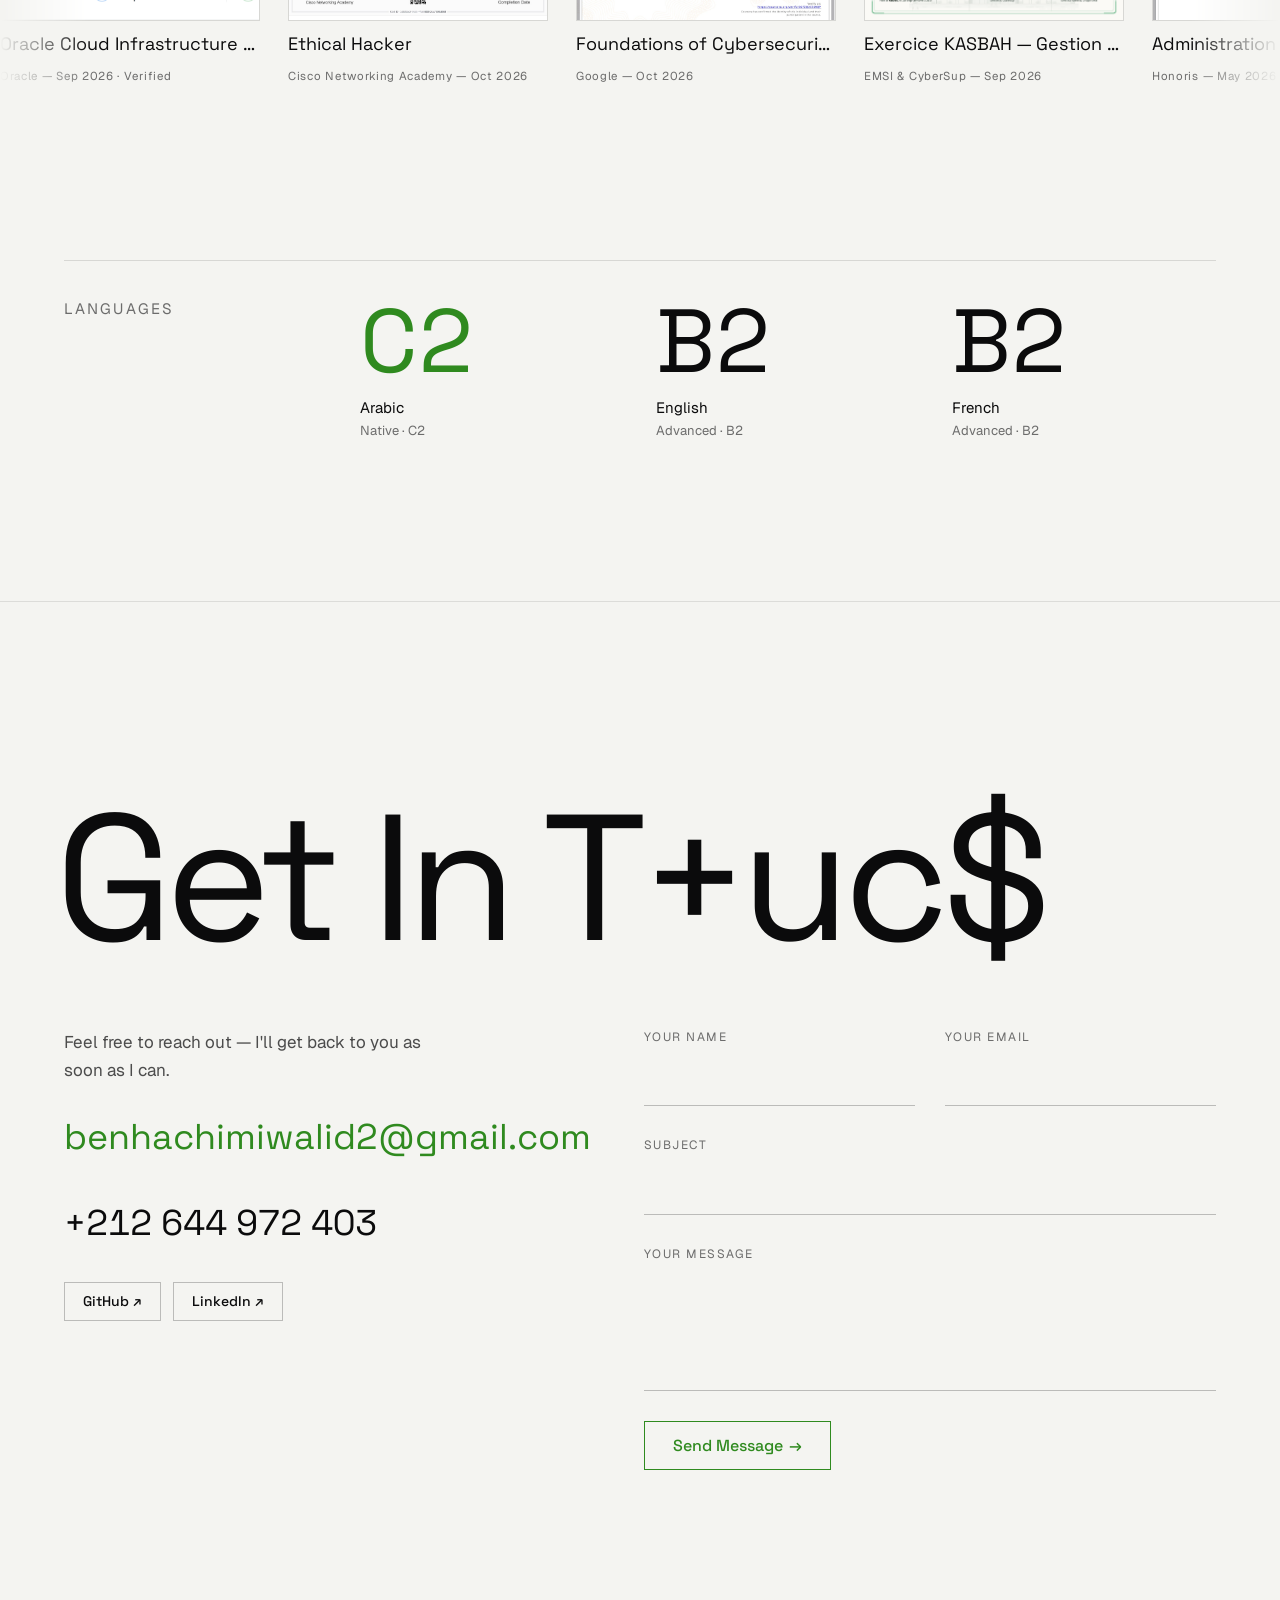
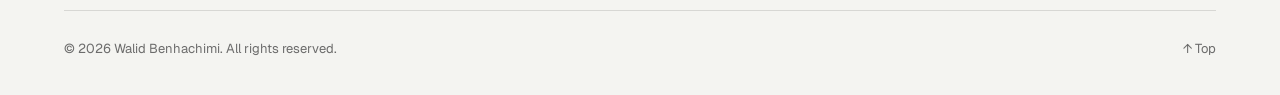
==== commit c4fa0d70: "Align portfolio profile with CV positioning Reframed the portfolio's headline-level text to match th" ====
--- a/index.html
+++ b/index.html
@@ -4,7 +4,7 @@
 <meta charset="UTF-8">
 <meta name="viewport" content="width=device-width, initial-scale=1">
 <title>Walid Benhachimi | Portfolio</title>
-<meta name="description" content="Portfolio of Walid Benhachimi — cybersecurity engineering student focused on application security and DevSecOps.">
+<meta name="description" content="Portfolio of Walid Benhachimi — engineering student in cybersecurity and network infrastructure, focused on penetration testing and securing systems and networks.">
 <script>
   (function () {
     var t = null;
@@ -75,7 +75,7 @@
         <p class="hero-role"><span id="role">Cybersecurity Engineering Student</span><span class="caret" id="caret"></span></p>
       </div>
       <div class="hero-intro" data-intro="fade">
-        <p class="i18n" data-fr="Étudiant ingénieur en informatique orienté cybersécurité et tests d'intrusion, avec un fort intérêt pour l'identification des vulnérabilités, la sécurisation des systèmes numériques, l'intégration de la sécurité dans les pipelines cloud &amp; DevSecOps, et le développement d'applications full-stack.">I'm a computer science engineering student oriented toward cybersecurity and penetration testing, with a strong focus on identifying vulnerabilities, securing digital systems, integrating security into cloud &amp; DevSecOps pipelines, and building full-stack applications.</p>
+        <p class="i18n" data-fr="Élève ingénieur en 5ᵉ année à l'EMSI Rabat, spécialisé en cybersécurité et infrastructures réseaux. Je me concentre sur les tests d'intrusion, l'évaluation des vulnérabilités et la sécurisation des systèmes et des réseaux, et je recherche un stage de fin d'études (PFE) en cybersécurité.">Fifth-year engineering student at EMSI Rabat, specializing in cybersecurity and network infrastructure. I focus on penetration testing, vulnerability assessment and securing systems and networks, and I'm looking for a final-year (PFE) internship in cybersecurity.</p>
         <div class="hero-ctas">
           <a data-magnetic href="#projects" class="btn btn-primary btn-lg i18n" data-fr="Voir les Projets">View Projects</a>
           <button data-magnetic type="button" id="cvOpenBtn" class="btn btn-outline btn-lg i18n" data-fr="Télécharger le CV" aria-haspopup="dialog">Download CV</button>
@@ -87,7 +87,7 @@
 
 <div class="marquee" aria-hidden="true">
   <div class="marquee-row marquee-row--outline" id="marqA">
-    <span>Penetration Testing / Web App Security / DevSecOps / Vulnerability Assessment / XSS Detection / </span><span>Penetration Testing / Web App Security / DevSecOps / Vulnerability Assessment / XSS Detection / </span>
+    <span>Penetration Testing / Network Security / Vulnerability Assessment / Web Application Security / System Hardening / </span><span>Penetration Testing / Network Security / Vulnerability Assessment / Web Application Security / System Hardening / </span>
   </div>
   <div class="marquee-row marquee-row--solid" id="marqB">
     <span>Burp Suite / Docker / Kubernetes / Linux / Python / Playwright / Wireshark / sqlmap / </span><span>Burp Suite / Docker / Kubernetes / Linux / Python / Playwright / Wireshark / sqlmap / </span>
@@ -174,7 +174,7 @@
           <span class="entry-dot"></span>
           <p class="entry-date">2024 – 2025 · <span class="i18n" data-fr="Année 3">Year 3</span></p>
           <h4><span class="i18n" data-fr="Stage">Internship</span> — YZY Digital Technologies</h4>
-          <p class="entry-desc i18n" data-fr="Déploiement d'une application dans le cloud avec Docker et Kubernetes, selon les pratiques DevSecOps.">Deployed an application to the cloud using Docker and Kubernetes, following DevSecOps practices.</p>
+          <p class="entry-desc i18n" data-fr="Déploiement d'une application dans le cloud avec Docker et Kubernetes, selon les pratiques DevOps.">Deployed an application to the cloud using Docker and Kubernetes, following DevOps practices.</p>
         </div>
       </div>
     </div>
@@ -308,6 +308,6 @@
   </div>
 </div>
 
-<script src="js/main.js?v=20" defer></script>
+<script src="js/main.js?v=21" defer></script>
 </body>
 </html>
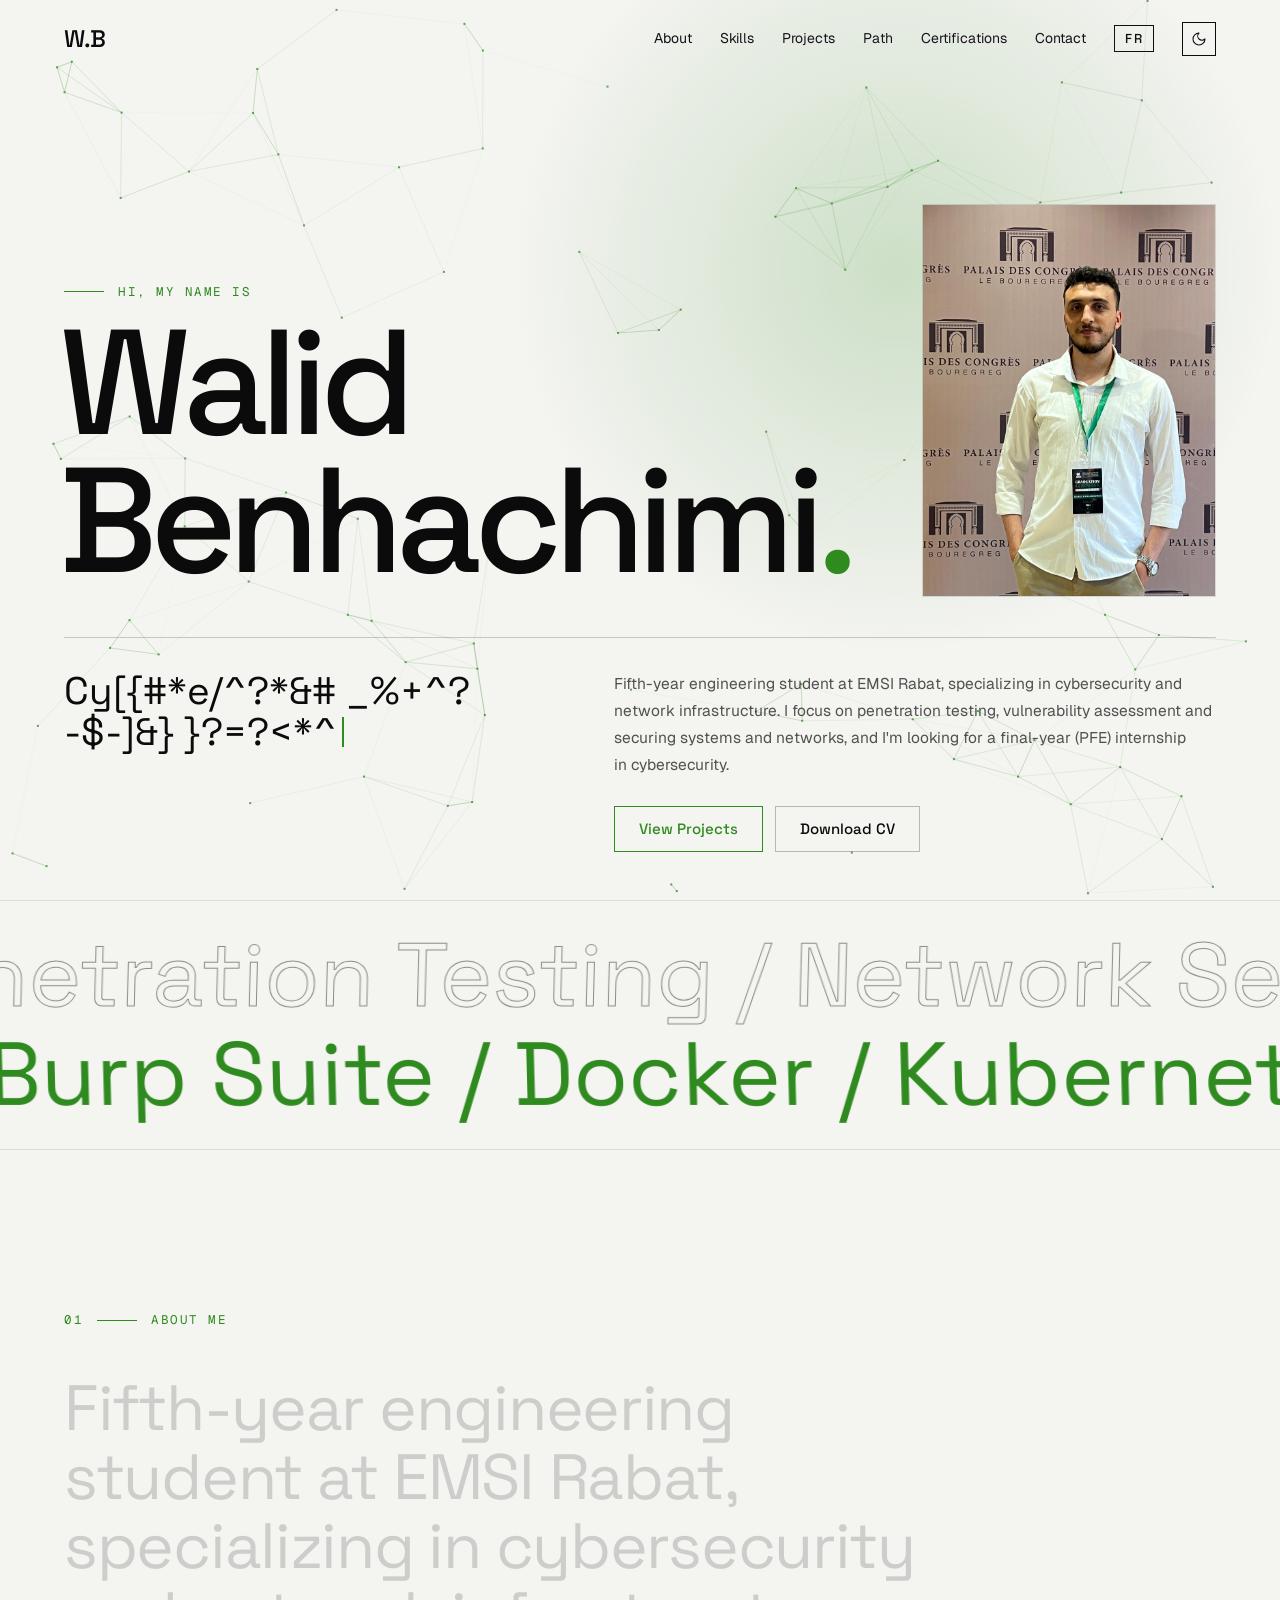
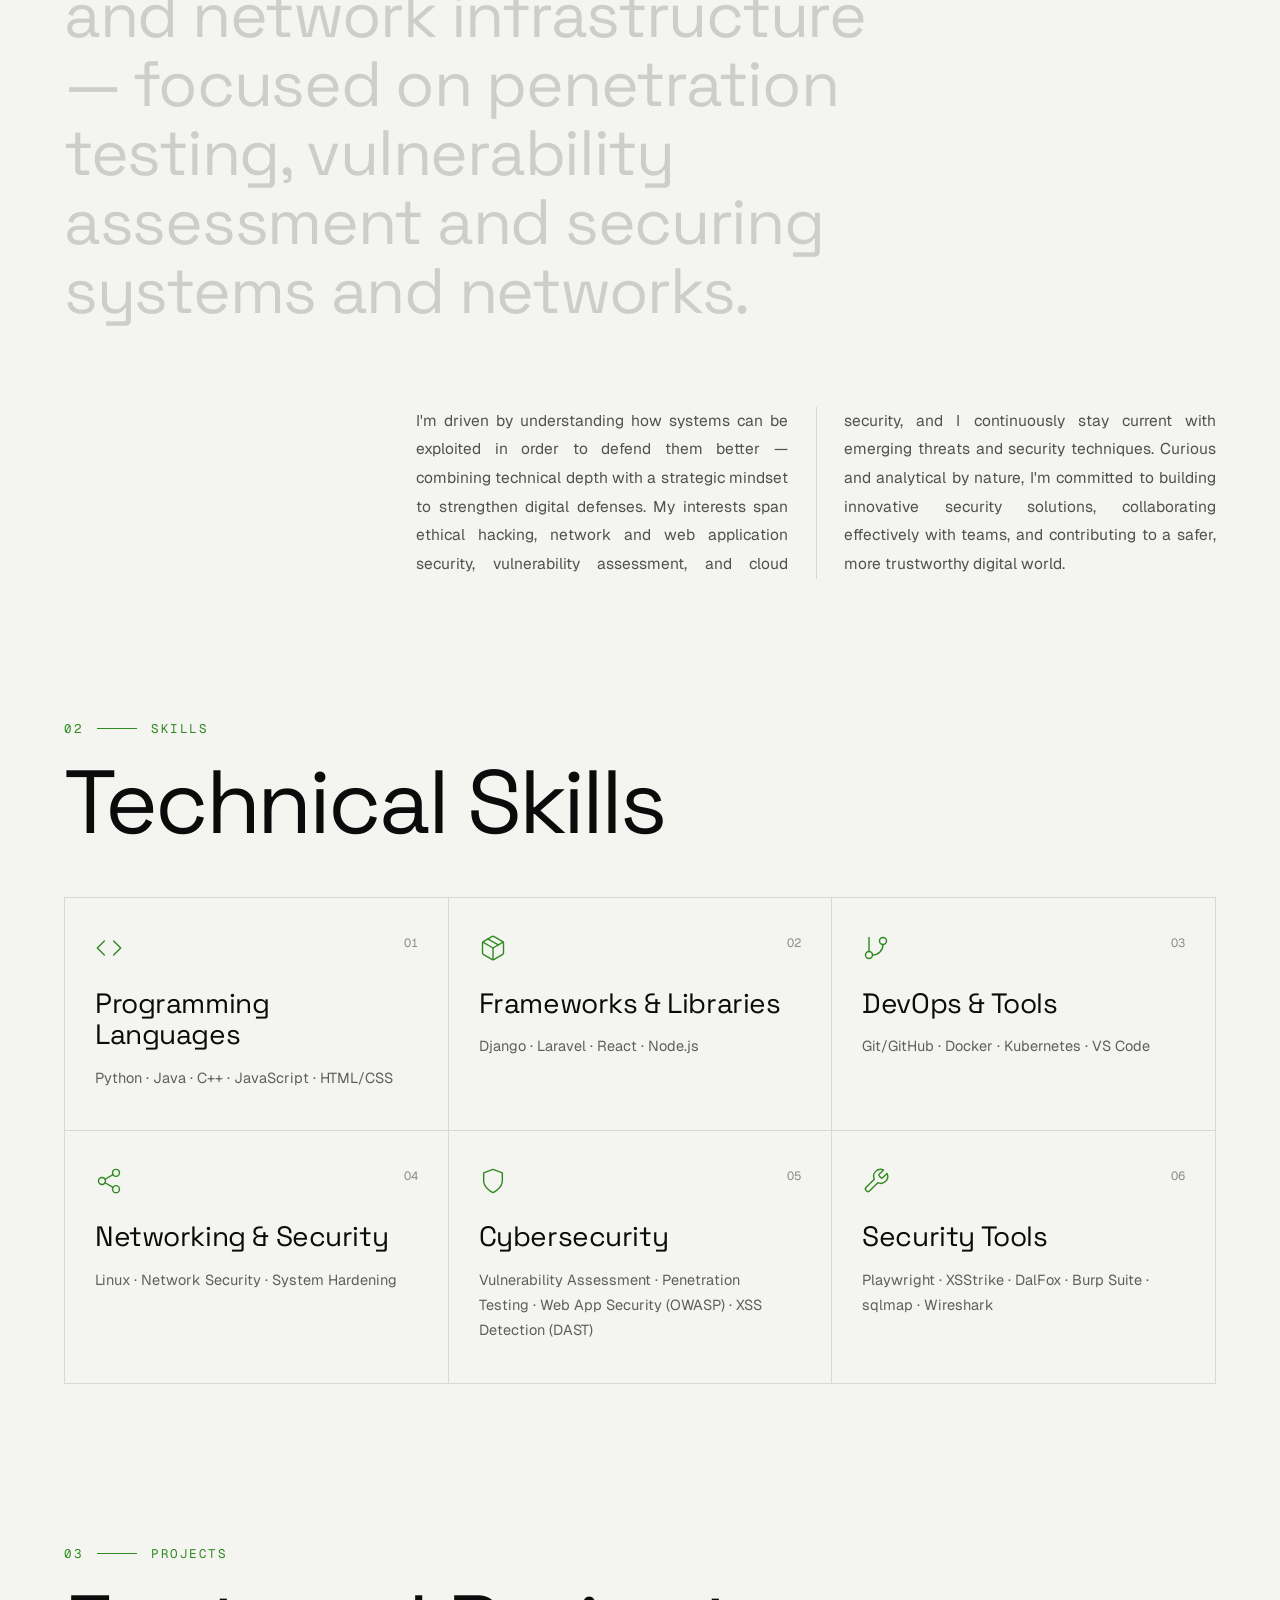
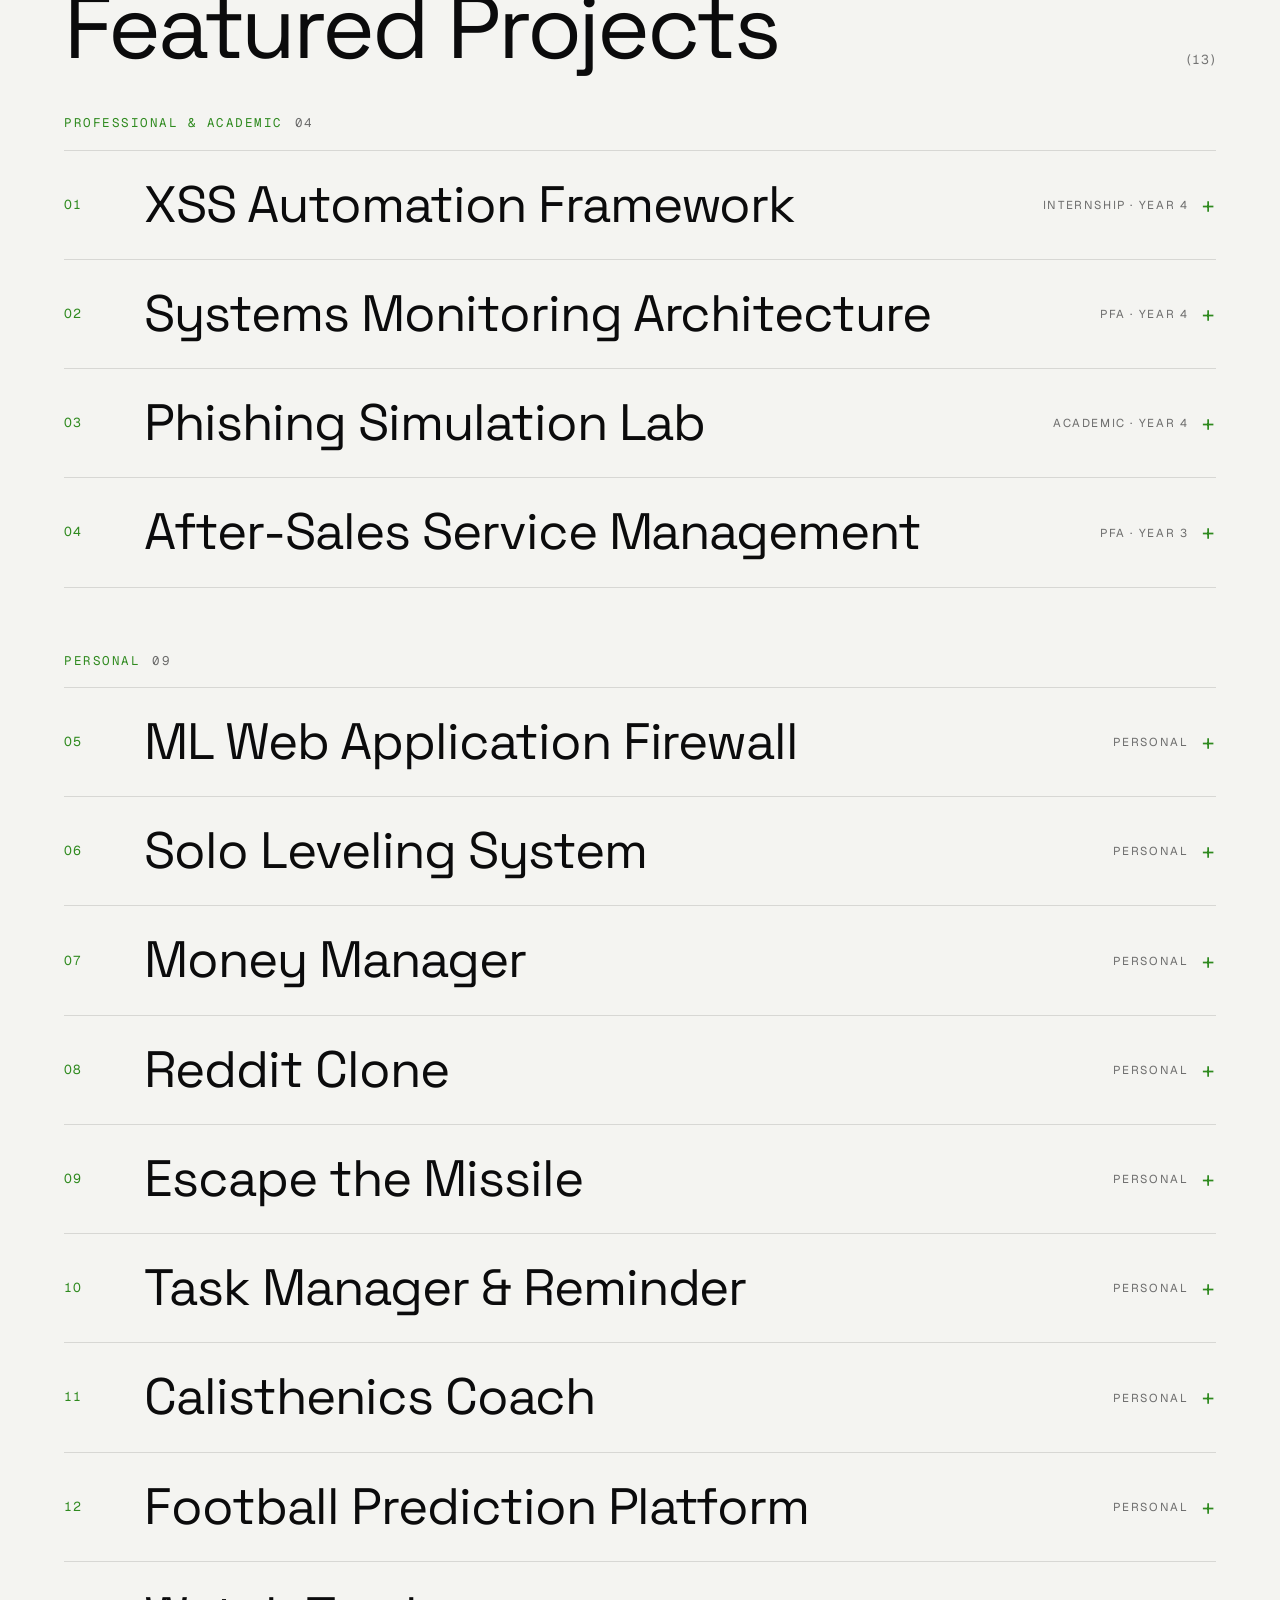
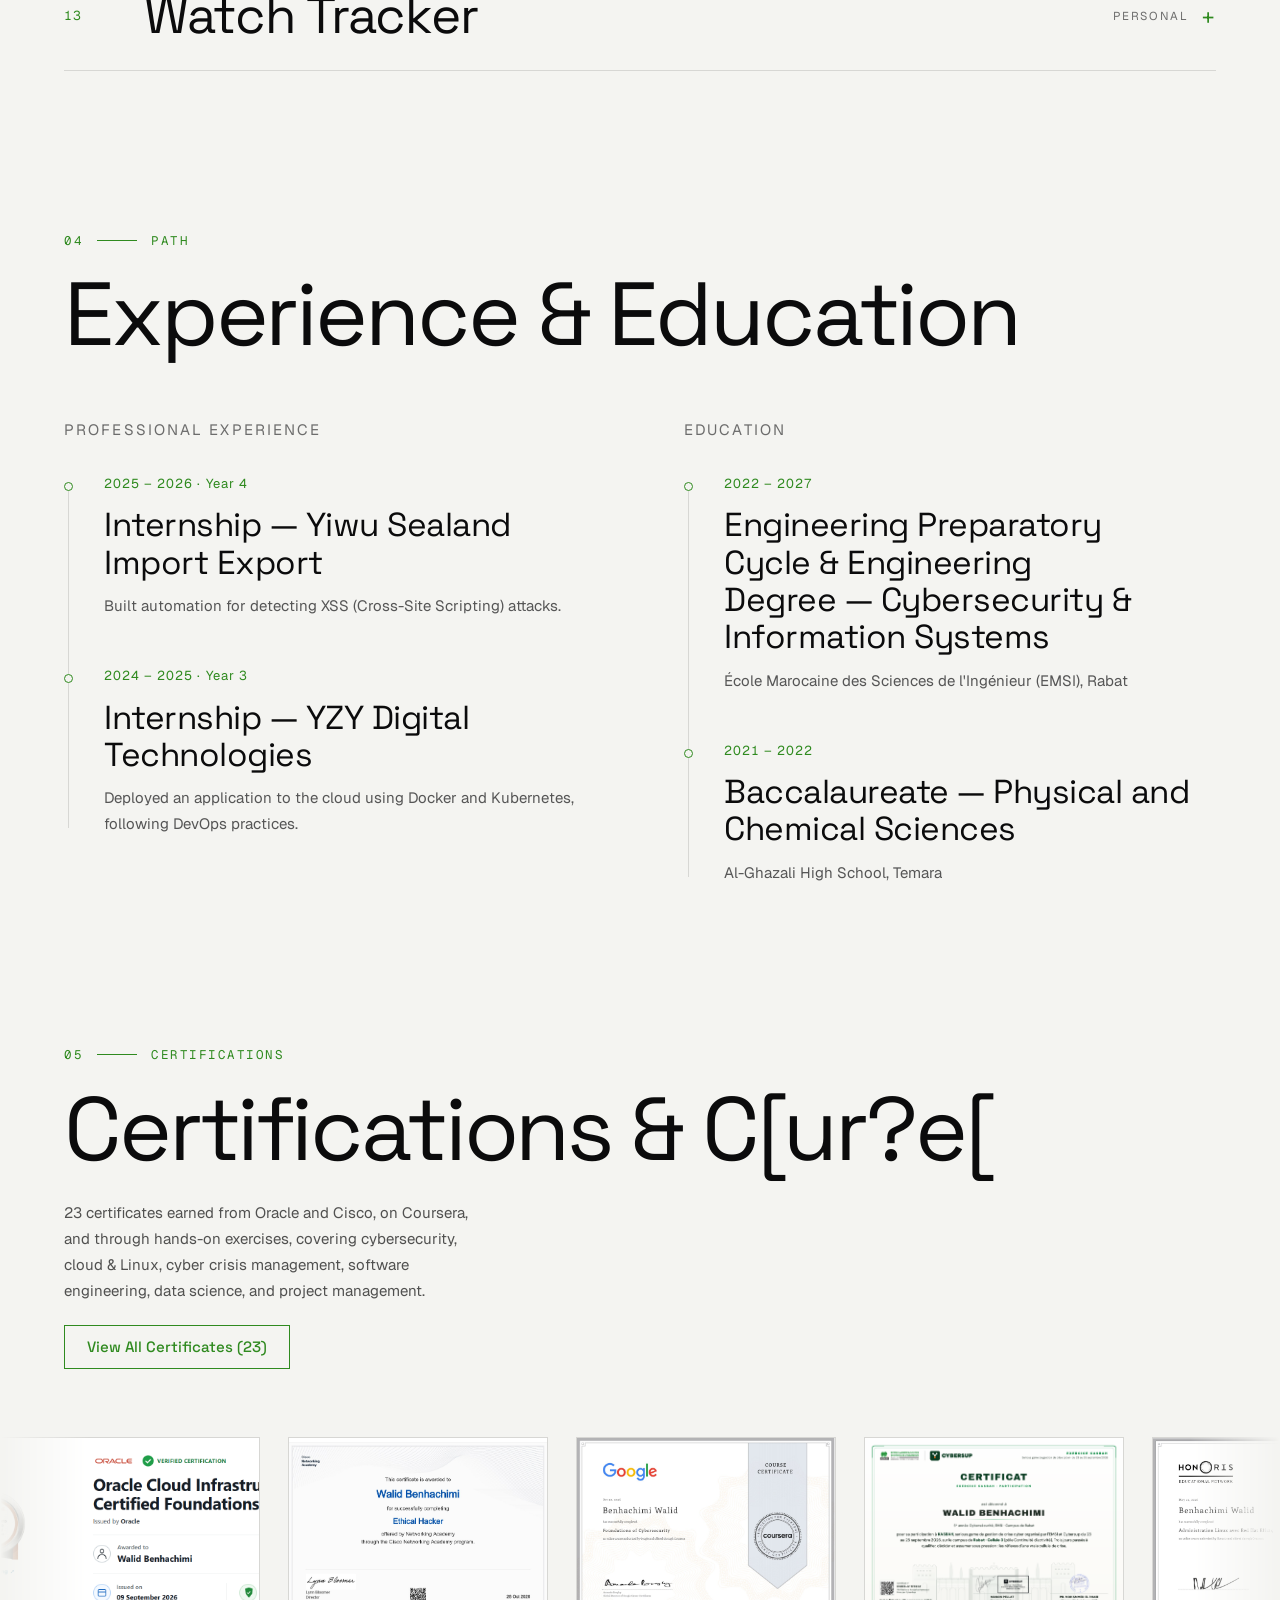
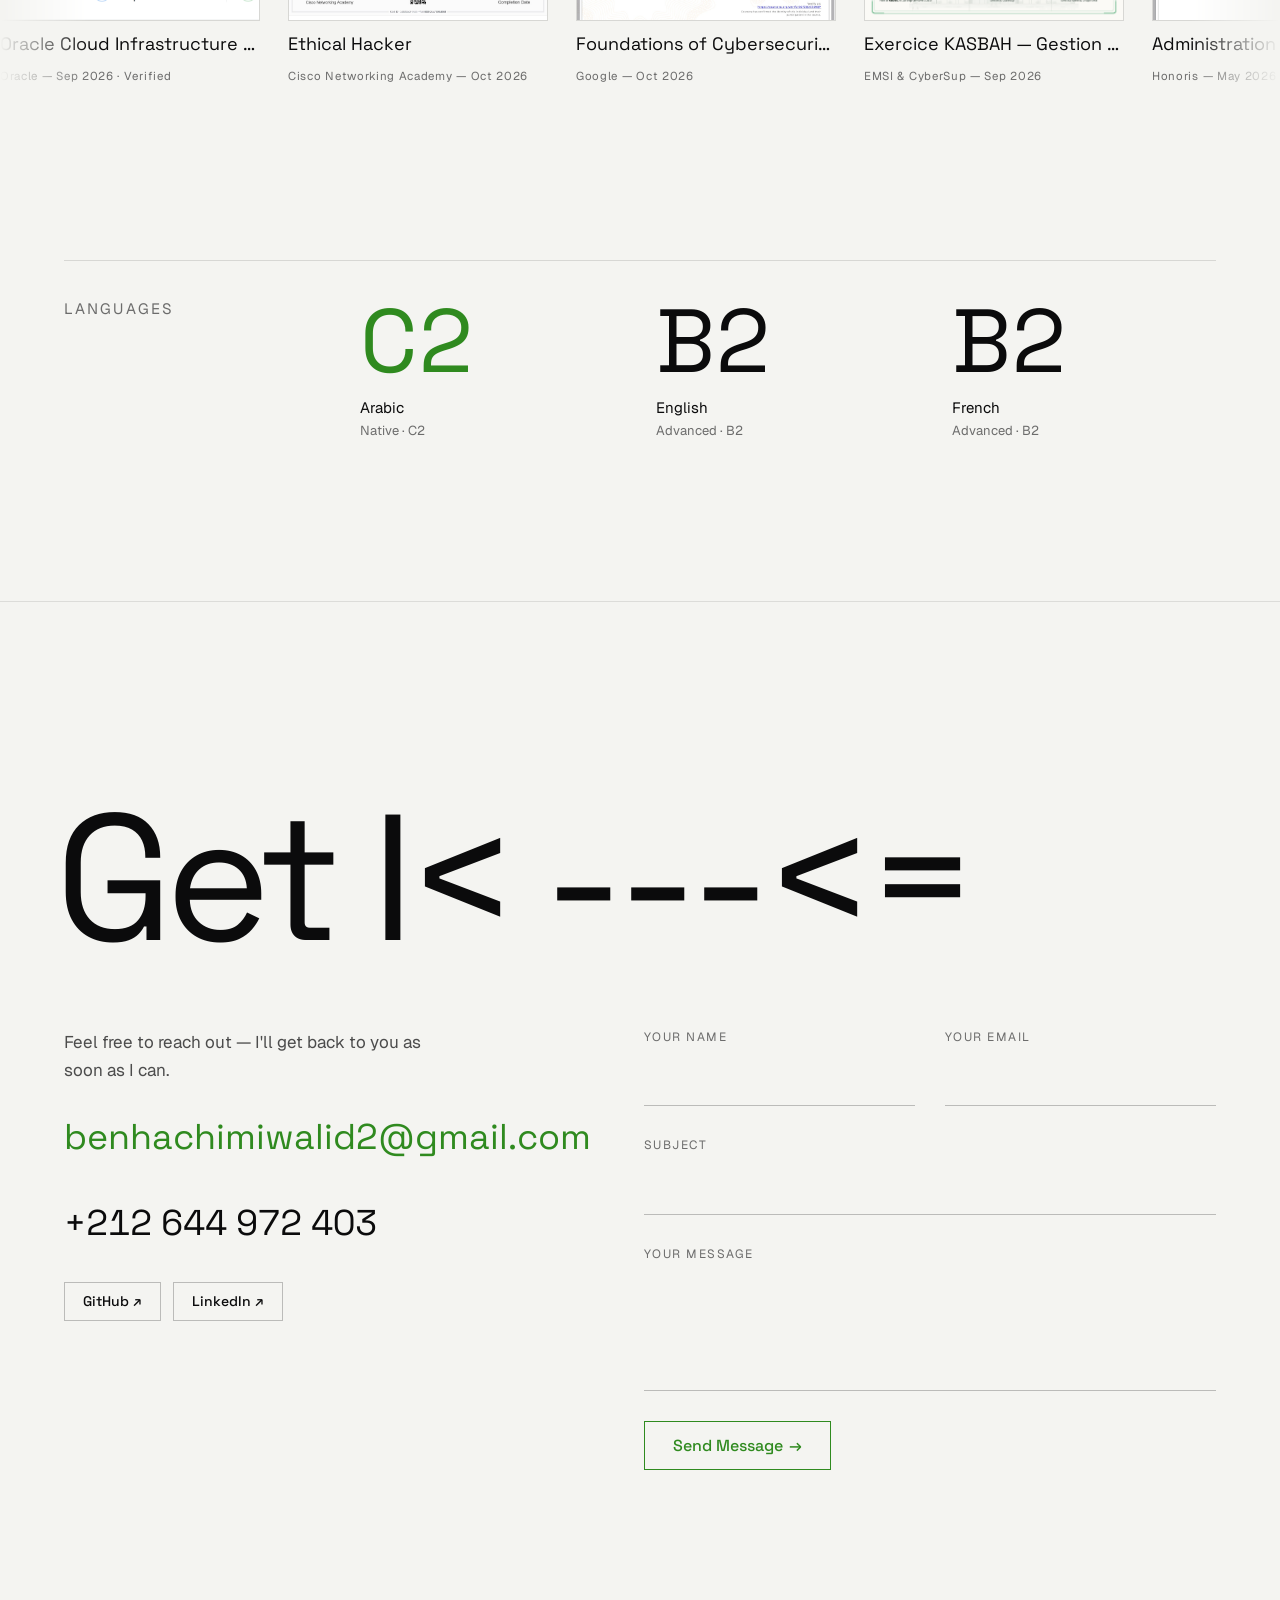
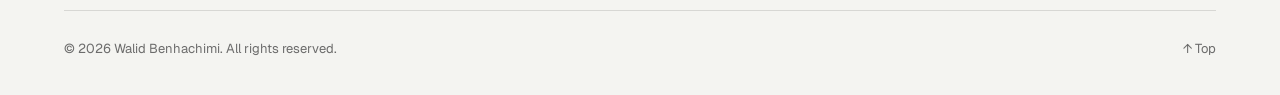
==== commit 31ec62d8: "Update Watch Tracker & Football Prediction screenshots and description Swap in new Watch Tracker and" ====
--- a/index.html
+++ b/index.html
@@ -308,6 +308,6 @@
   </div>
 </div>
 
-<script src="js/main.js?v=21" defer></script>
+<script src="js/main.js?v=22" defer></script>
 </body>
 </html>
